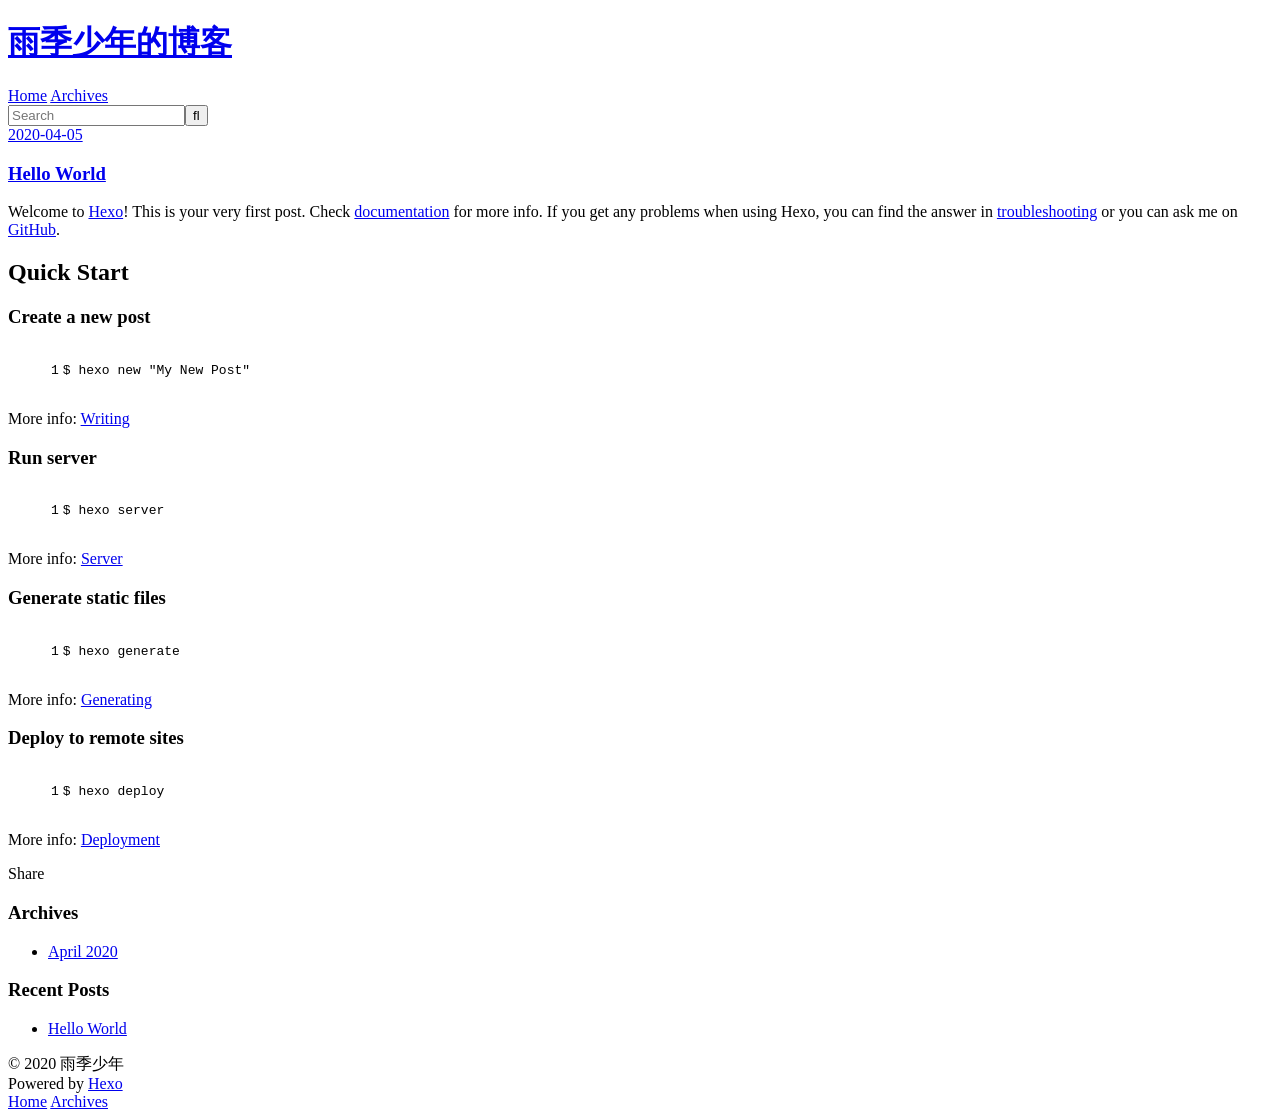
==== index.html @ 13cba7fe "Site updated: 2020-04-05 05:52:45" ====
<!DOCTYPE html>
<html>
<head>
  <meta charset="utf-8">
  

  
  <title>雨季少年的博客</title>
  <meta name="viewport" content="width=device-width, initial-scale=1, maximum-scale=1">
  <meta property="og:type" content="website">
<meta property="og:title" content="雨季少年的博客">
<meta property="og:url" content="https://my-hero-kmou.github.io/index.html">
<meta property="og:site_name" content="雨季少年的博客">
<meta property="article:author" content="雨季少年">
<meta name="twitter:card" content="summary">
  
    <link rel="alternate" href="/atom.xml" title="雨季少年的博客" type="application/atom+xml">
  
  
    <link rel="icon" href="/favicon.png">
  
  
    <link href="//fonts.googleapis.com/css?family=Source+Code+Pro" rel="stylesheet" type="text/css">
  
  
<link rel="stylesheet" href="/css/style.css">

<meta name="generator" content="Hexo 4.2.0"></head>

<body>
  <div id="container">
    <div id="wrap">
      <header id="header">
  <div id="banner"></div>
  <div id="header-outer" class="outer">
    <div id="header-title" class="inner">
      <h1 id="logo-wrap">
        <a href="/" id="logo">雨季少年的博客</a>
      </h1>
      
    </div>
    <div id="header-inner" class="inner">
      <nav id="main-nav">
        <a id="main-nav-toggle" class="nav-icon"></a>
        
          <a class="main-nav-link" href="/">Home</a>
        
          <a class="main-nav-link" href="/archives">Archives</a>
        
      </nav>
      <nav id="sub-nav">
        
          <a id="nav-rss-link" class="nav-icon" href="/atom.xml" title="RSS Feed"></a>
        
        <a id="nav-search-btn" class="nav-icon" title="Search"></a>
      </nav>
      <div id="search-form-wrap">
        <form action="//google.com/search" method="get" accept-charset="UTF-8" class="search-form"><input type="search" name="q" class="search-form-input" placeholder="Search"><button type="submit" class="search-form-submit">&#xF002;</button><input type="hidden" name="sitesearch" value="https://my-hero-kmou.github.io"></form>
      </div>
    </div>
  </div>
</header>
      <div class="outer">
        <section id="main">
  
    <article id="post-hello-world" class="article article-type-post" itemscope itemprop="blogPost">
  <div class="article-meta">
    <a href="/2020/04/05/hello-world/" class="article-date">
  <time datetime="2020-04-04T21:37:26.685Z" itemprop="datePublished">2020-04-05</time>
</a>
    
  </div>
  <div class="article-inner">
    
    
      <header class="article-header">
        
  
    <h1 itemprop="name">
      <a class="article-title" href="/2020/04/05/hello-world/">Hello World</a>
    </h1>
  

      </header>
    
    <div class="article-entry" itemprop="articleBody">
      
        <p>Welcome to <a href="https://hexo.io/" target="_blank" rel="noopener">Hexo</a>! This is your very first post. Check <a href="https://hexo.io/docs/" target="_blank" rel="noopener">documentation</a> for more info. If you get any problems when using Hexo, you can find the answer in <a href="https://hexo.io/docs/troubleshooting.html" target="_blank" rel="noopener">troubleshooting</a> or you can ask me on <a href="https://github.com/hexojs/hexo/issues" target="_blank" rel="noopener">GitHub</a>.</p>
<h2 id="Quick-Start"><a href="#Quick-Start" class="headerlink" title="Quick Start"></a>Quick Start</h2><h3 id="Create-a-new-post"><a href="#Create-a-new-post" class="headerlink" title="Create a new post"></a>Create a new post</h3><figure class="highlight bash"><table><tr><td class="gutter"><pre><span class="line">1</span><br></pre></td><td class="code"><pre><span class="line">$ hexo new <span class="string">"My New Post"</span></span><br></pre></td></tr></table></figure>

<p>More info: <a href="https://hexo.io/docs/writing.html" target="_blank" rel="noopener">Writing</a></p>
<h3 id="Run-server"><a href="#Run-server" class="headerlink" title="Run server"></a>Run server</h3><figure class="highlight bash"><table><tr><td class="gutter"><pre><span class="line">1</span><br></pre></td><td class="code"><pre><span class="line">$ hexo server</span><br></pre></td></tr></table></figure>

<p>More info: <a href="https://hexo.io/docs/server.html" target="_blank" rel="noopener">Server</a></p>
<h3 id="Generate-static-files"><a href="#Generate-static-files" class="headerlink" title="Generate static files"></a>Generate static files</h3><figure class="highlight bash"><table><tr><td class="gutter"><pre><span class="line">1</span><br></pre></td><td class="code"><pre><span class="line">$ hexo generate</span><br></pre></td></tr></table></figure>

<p>More info: <a href="https://hexo.io/docs/generating.html" target="_blank" rel="noopener">Generating</a></p>
<h3 id="Deploy-to-remote-sites"><a href="#Deploy-to-remote-sites" class="headerlink" title="Deploy to remote sites"></a>Deploy to remote sites</h3><figure class="highlight bash"><table><tr><td class="gutter"><pre><span class="line">1</span><br></pre></td><td class="code"><pre><span class="line">$ hexo deploy</span><br></pre></td></tr></table></figure>

<p>More info: <a href="https://hexo.io/docs/one-command-deployment.html" target="_blank" rel="noopener">Deployment</a></p>

      
    </div>
    <footer class="article-footer">
      <a data-url="https://my-hero-kmou.github.io/2020/04/05/hello-world/" data-id="ck8m533rg000021ia5deye2cl" class="article-share-link">Share</a>
      
      
    </footer>
  </div>
  
</article>


  


</section>
        
          <aside id="sidebar">
  
    

  
    

  
    
  
    
  <div class="widget-wrap">
    <h3 class="widget-title">Archives</h3>
    <div class="widget">
      <ul class="archive-list"><li class="archive-list-item"><a class="archive-list-link" href="/archives/2020/04/">April 2020</a></li></ul>
    </div>
  </div>


  
    
  <div class="widget-wrap">
    <h3 class="widget-title">Recent Posts</h3>
    <div class="widget">
      <ul>
        
          <li>
            <a href="/2020/04/05/hello-world/">Hello World</a>
          </li>
        
      </ul>
    </div>
  </div>

  
</aside>
        
      </div>
      <footer id="footer">
  
  <div class="outer">
    <div id="footer-info" class="inner">
      &copy; 2020 雨季少年<br>
      Powered by <a href="http://hexo.io/" target="_blank">Hexo</a>
    </div>
  </div>
</footer>
    </div>
    <nav id="mobile-nav">
  
    <a href="/" class="mobile-nav-link">Home</a>
  
    <a href="/archives" class="mobile-nav-link">Archives</a>
  
</nav>
    

<script src="//ajax.googleapis.com/ajax/libs/jquery/2.0.3/jquery.min.js"></script>


  
<link rel="stylesheet" href="/fancybox/jquery.fancybox.css">

  
<script src="/fancybox/jquery.fancybox.pack.js"></script>




<script src="/js/script.js"></script>




  </div>
</body>
</html>
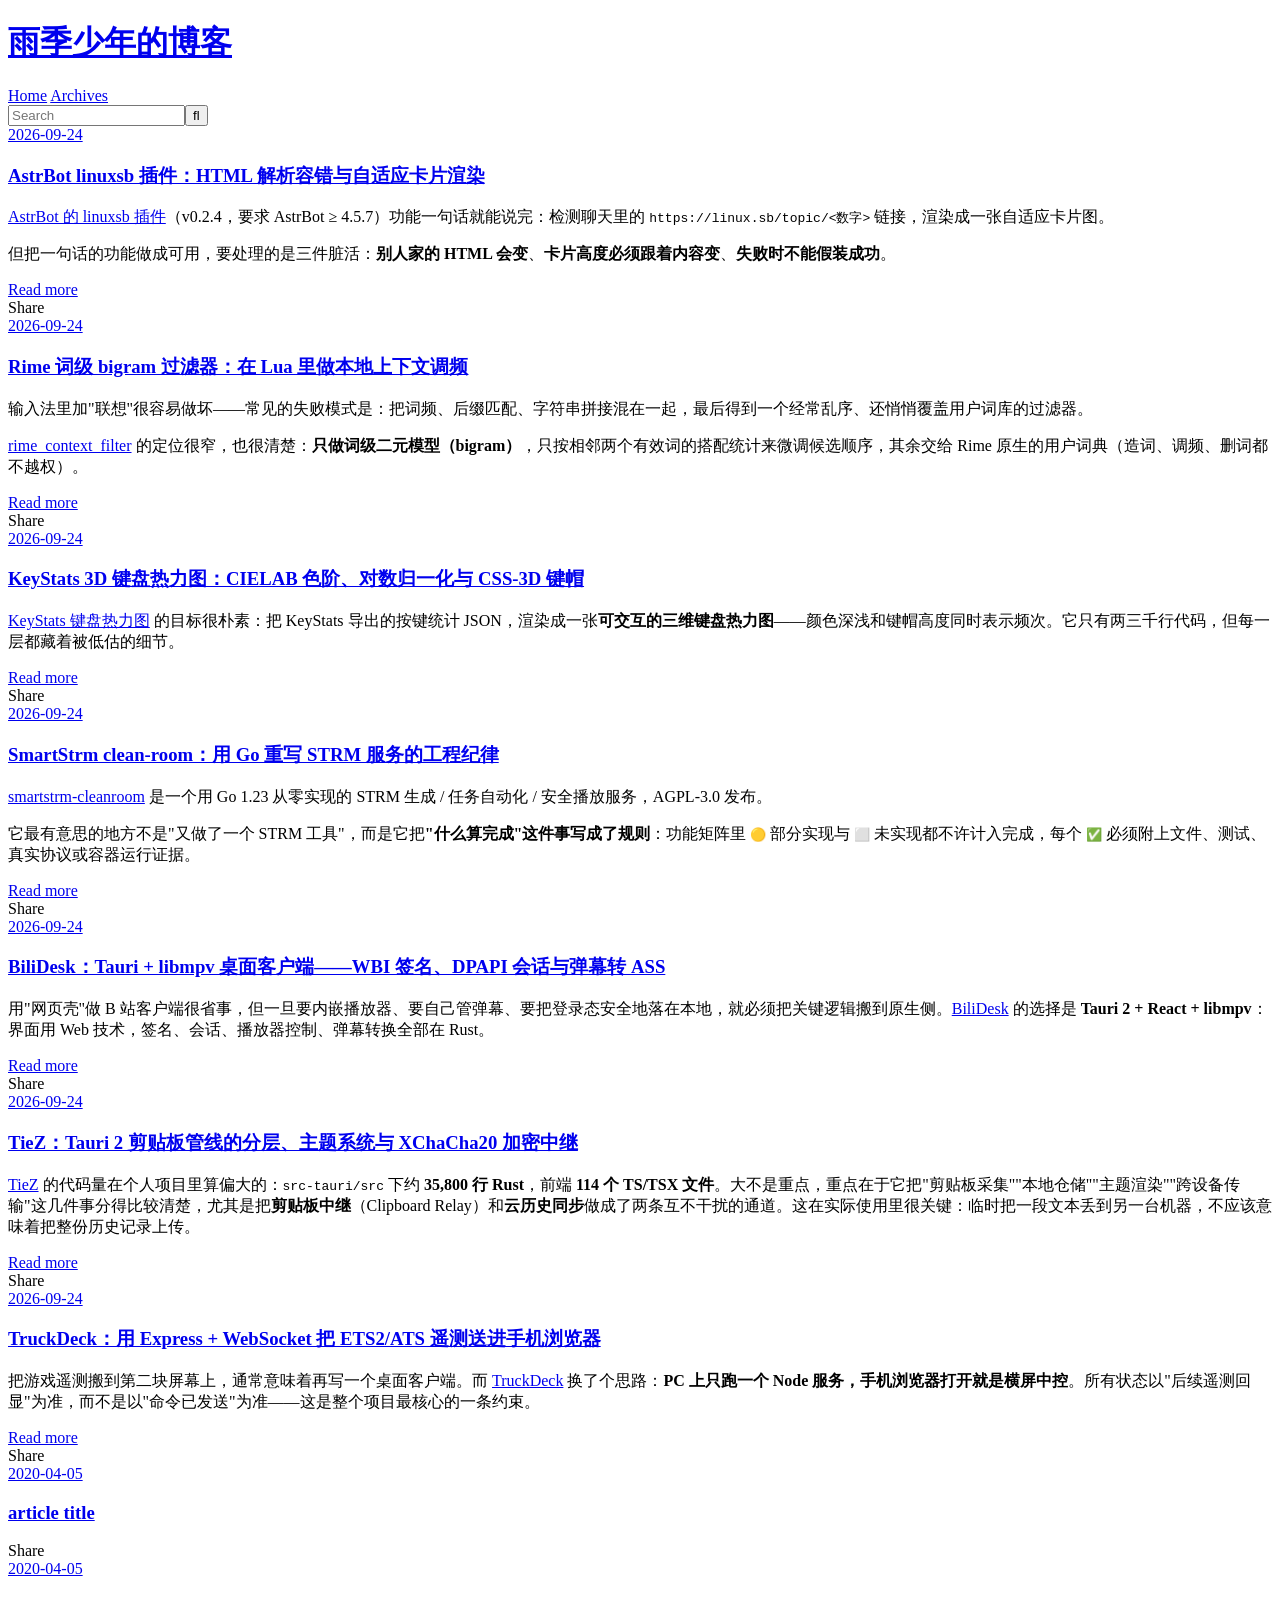
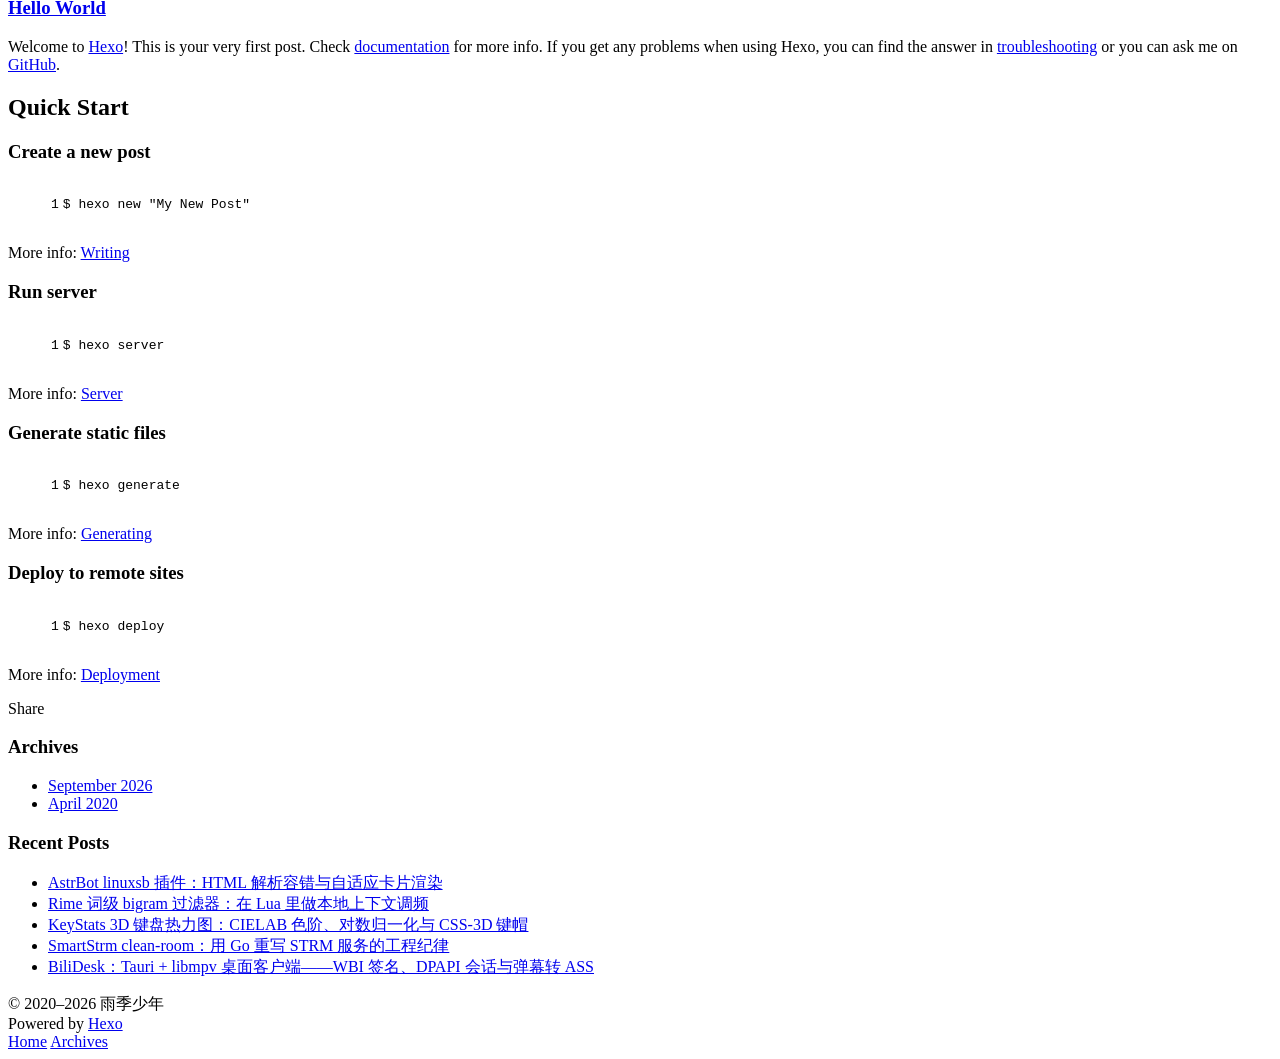
==== commit 69887479: "新增 7 篇项目技术文章，重建首页 / 归档 / feed 每项目一篇：TruckDeck 遥测中控、TieZ 剪贴板、BiliDesk 桌面客户端、SmartStrm clean-room、 Key" ====
--- a/index.html
+++ b/index.html
@@ -4,12 +4,11 @@
   <meta charset="utf-8">
   
 
-  
   <title>雨季少年的博客</title>
   <meta name="viewport" content="width=device-width, initial-scale=1, maximum-scale=1">
   <meta property="og:type" content="website">
 <meta property="og:title" content="雨季少年的博客">
-<meta property="og:url" content="https://my-hero-kmou.github.io/index.html">
+<meta property="og:url" content="https://sakuradairong.github.io/index.html">
 <meta property="og:site_name" content="雨季少年的博客">
 <meta property="article:author" content="雨季少年">
 <meta name="twitter:card" content="summary">
@@ -25,8 +24,7 @@
   
 <link rel="stylesheet" href="/css/style.css">
 
-<meta name="generator" content="Hexo 4.2.0"></head>
-
+<meta name="generator" content="build_site.py (Hexo 4.2.0 landscape compatible)"></head>
 <body>
   <div id="container">
     <div id="wrap">
@@ -55,7 +53,7 @@
         <a id="nav-search-btn" class="nav-icon" title="Search"></a>
       </nav>
       <div id="search-form-wrap">
-        <form action="//google.com/search" method="get" accept-charset="UTF-8" class="search-form"><input type="search" name="q" class="search-form-input" placeholder="Search"><button type="submit" class="search-form-submit">&#xF002;</button><input type="hidden" name="sitesearch" value="https://my-hero-kmou.github.io"></form>
+        <form action="//google.com/search" method="get" accept-charset="UTF-8" class="search-form"><input type="search" name="q" class="search-form-input" placeholder="Search"><button type="submit" class="search-form-submit">&#xF002;</button><input type="hidden" name="sitesearch" value="https://sakuradairong.github.io"></form>
       </div>
     </div>
   </div>
@@ -63,6 +61,309 @@
       <div class="outer">
         <section id="main">
   
+    <article id="post-astrbot-plugin-linuxsb" class="article article-type-post" itemscope itemprop="blogPost">
+  <div class="article-meta">
+    <a href="/2026/09/24/astrbot-plugin-linuxsb/" class="article-date">
+  <time datetime="2026-09-24T08:00:00.000Z" itemprop="datePublished">2026-09-24</time>
+</a>
+    
+  </div>
+  <div class="article-inner">
+    
+    
+      <header class="article-header">
+          
+    <h1 itemprop="name">
+      <a class="article-title" href="/2026/09/24/astrbot-plugin-linuxsb/">AstrBot linuxsb 插件：HTML 解析容错与自适应卡片渲染</a>
+    </h1>
+  
+
+      </header>
+    
+    <div class="article-entry" itemprop="articleBody">
+      <p><a href="https://github.com/sakuradairong/astrbot-plugin-linuxsb" target="_blank" rel="noopener">AstrBot 的 linuxsb 插件</a>（v0.2.4，要求 AstrBot ≥ 4.5.7）功能一句话就能说完：检测聊天里的 <code>https://linux.sb/topic/&lt;数字&gt;</code> 链接，渲染成一张自适应卡片图。</p>
+<p>但把一句话的功能做成可用，要处理的是三件脏活：<strong>别人家的 HTML 会变</strong>、<strong>卡片高度必须跟着内容变</strong>、<strong>失败时不能假装成功</strong>。</p>
+        <div class="article-more-link">
+          <a href="/2026/09/24/astrbot-plugin-linuxsb/">Read more</a>
+        </div>
+      
+    </div>
+    <footer class="article-footer">
+      <a data-url="https://sakuradairong.github.io/2026/09/24/astrbot-plugin-linuxsb/" data-id="e8e35bfd2dfd9375e9610393" class="article-share-link">Share</a>
+      
+      
+    </footer>
+  </div>
+  
+</article>
+
+
+
+  
+    <article id="post-rime-context-filter-bigram" class="article article-type-post" itemscope itemprop="blogPost">
+  <div class="article-meta">
+    <a href="/2026/09/24/rime-context-filter-bigram/" class="article-date">
+  <time datetime="2026-09-24T07:00:00.000Z" itemprop="datePublished">2026-09-24</time>
+</a>
+    
+  </div>
+  <div class="article-inner">
+    
+    
+      <header class="article-header">
+          
+    <h1 itemprop="name">
+      <a class="article-title" href="/2026/09/24/rime-context-filter-bigram/">Rime 词级 bigram 过滤器：在 Lua 里做本地上下文调频</a>
+    </h1>
+  
+
+      </header>
+    
+    <div class="article-entry" itemprop="articleBody">
+      <p>输入法里加"联想"很容易做坏——常见的失败模式是：把词频、后缀匹配、字符串拼接混在一起，最后得到一个经常乱序、还悄悄覆盖用户词库的过滤器。</p>
+<p><a href="https://github.com/sakuradairong/rime-lua-scripts" target="_blank" rel="noopener">rime_context_filter</a> 的定位很窄，也很清楚：<strong>只做词级二元模型（bigram）</strong>，只按相邻两个有效词的搭配统计来微调候选顺序，其余交给 Rime 原生的用户词典（造词、调频、删词都不越权）。</p>
+        <div class="article-more-link">
+          <a href="/2026/09/24/rime-context-filter-bigram/">Read more</a>
+        </div>
+      
+    </div>
+    <footer class="article-footer">
+      <a data-url="https://sakuradairong.github.io/2026/09/24/rime-context-filter-bigram/" data-id="5a597a207e7ebb59bc528a34" class="article-share-link">Share</a>
+      
+      
+    </footer>
+  </div>
+  
+</article>
+
+
+
+  
+    <article id="post-keystats-3d-heatmap" class="article article-type-post" itemscope itemprop="blogPost">
+  <div class="article-meta">
+    <a href="/2026/09/24/keystats-3d-heatmap/" class="article-date">
+  <time datetime="2026-09-24T06:00:00.000Z" itemprop="datePublished">2026-09-24</time>
+</a>
+    
+  </div>
+  <div class="article-inner">
+    
+    
+      <header class="article-header">
+          
+    <h1 itemprop="name">
+      <a class="article-title" href="/2026/09/24/keystats-3d-heatmap/">KeyStats 3D 键盘热力图：CIELAB 色阶、对数归一化与 CSS-3D 键帽</a>
+    </h1>
+  
+
+      </header>
+    
+    <div class="article-entry" itemprop="articleBody">
+      <p><a href="https://github.com/sakuradairong/keystats-heatmap" target="_blank" rel="noopener">KeyStats 键盘热力图</a> 的目标很朴素：把 KeyStats 导出的按键统计 JSON，渲染成一张<strong>可交互的三维键盘热力图</strong>——颜色深浅和键帽高度同时表示频次。它只有两三千行代码，但每一层都藏着被低估的细节。</p>
+        <div class="article-more-link">
+          <a href="/2026/09/24/keystats-3d-heatmap/">Read more</a>
+        </div>
+      
+    </div>
+    <footer class="article-footer">
+      <a data-url="https://sakuradairong.github.io/2026/09/24/keystats-3d-heatmap/" data-id="1f64f8c1546de8e7275b432b" class="article-share-link">Share</a>
+      
+      
+    </footer>
+  </div>
+  
+</article>
+
+
+
+  
+    <article id="post-smartstrm-cleanroom-go" class="article article-type-post" itemscope itemprop="blogPost">
+  <div class="article-meta">
+    <a href="/2026/09/24/smartstrm-cleanroom-go/" class="article-date">
+  <time datetime="2026-09-24T05:00:00.000Z" itemprop="datePublished">2026-09-24</time>
+</a>
+    
+  </div>
+  <div class="article-inner">
+    
+    
+      <header class="article-header">
+          
+    <h1 itemprop="name">
+      <a class="article-title" href="/2026/09/24/smartstrm-cleanroom-go/">SmartStrm clean-room：用 Go 重写 STRM 服务的工程纪律</a>
+    </h1>
+  
+
+      </header>
+    
+    <div class="article-entry" itemprop="articleBody">
+      <p><a href="https://github.com/sakuradairong/smartstrm-cleanroom" target="_blank" rel="noopener">smartstrm-cleanroom</a> 是一个用 Go 1.23 从零实现的 STRM 生成 / 任务自动化 / 安全播放服务，AGPL-3.0 发布。</p>
+<p>它最有意思的地方不是"又做了一个 STRM 工具"，而是它把<strong>"什么算完成"这件事写成了规则</strong>：功能矩阵里 <code>🟡</code> 部分实现与 <code>⬜</code> 未实现都不许计入完成，每个 <code>✅</code> 必须附上文件、测试、真实协议或容器运行证据。</p>
+        <div class="article-more-link">
+          <a href="/2026/09/24/smartstrm-cleanroom-go/">Read more</a>
+        </div>
+      
+    </div>
+    <footer class="article-footer">
+      <a data-url="https://sakuradairong.github.io/2026/09/24/smartstrm-cleanroom-go/" data-id="a5d231b63ea3b191d0f51358" class="article-share-link">Share</a>
+      
+      
+    </footer>
+  </div>
+  
+</article>
+
+
+
+  
+    <article id="post-bilidesk-tauri-libmpv" class="article article-type-post" itemscope itemprop="blogPost">
+  <div class="article-meta">
+    <a href="/2026/09/24/bilidesk-tauri-libmpv/" class="article-date">
+  <time datetime="2026-09-24T03:00:00.000Z" itemprop="datePublished">2026-09-24</time>
+</a>
+    
+  </div>
+  <div class="article-inner">
+    
+    
+      <header class="article-header">
+          
+    <h1 itemprop="name">
+      <a class="article-title" href="/2026/09/24/bilidesk-tauri-libmpv/">BiliDesk：Tauri + libmpv 桌面客户端——WBI 签名、DPAPI 会话与弹幕转 ASS</a>
+    </h1>
+  
+
+      </header>
+    
+    <div class="article-entry" itemprop="articleBody">
+      <p>用"网页壳"做 B 站客户端很省事，但一旦要内嵌播放器、要自己管弹幕、要把登录态安全地落在本地，就必须把关键逻辑搬到原生侧。<a href="https://github.com/sakuradairong/bilidesk" target="_blank" rel="noopener">BiliDesk</a> 的选择是 <strong>Tauri 2 + React + libmpv</strong>：界面用 Web 技术，签名、会话、播放器控制、弹幕转换全部在 Rust。</p>
+        <div class="article-more-link">
+          <a href="/2026/09/24/bilidesk-tauri-libmpv/">Read more</a>
+        </div>
+      
+    </div>
+    <footer class="article-footer">
+      <a data-url="https://sakuradairong.github.io/2026/09/24/bilidesk-tauri-libmpv/" data-id="8fea9c591c6d5b60dde36a6c" class="article-share-link">Share</a>
+      
+      
+    </footer>
+  </div>
+  
+</article>
+
+
+
+  
+    <article id="post-tiez-clipboard-tauri" class="article article-type-post" itemscope itemprop="blogPost">
+  <div class="article-meta">
+    <a href="/2026/09/24/tiez-clipboard-tauri/" class="article-date">
+  <time datetime="2026-09-24T02:00:00.000Z" itemprop="datePublished">2026-09-24</time>
+</a>
+    
+  </div>
+  <div class="article-inner">
+    
+    
+      <header class="article-header">
+          
+    <h1 itemprop="name">
+      <a class="article-title" href="/2026/09/24/tiez-clipboard-tauri/">TieZ：Tauri 2 剪贴板管线的分层、主题系统与 XChaCha20 加密中继</a>
+    </h1>
+  
+
+      </header>
+    
+    <div class="article-entry" itemprop="articleBody">
+      <p><a href="https://github.com/sakuradairong/tiez-clipboard" target="_blank" rel="noopener">TieZ</a> 的代码量在个人项目里算偏大的：<code>src-tauri/src</code> 下约 <strong>35,800 行 Rust</strong>，前端 <strong>114 个 TS/TSX 文件</strong>。大不是重点，重点在于它把"剪贴板采集""本地仓储""主题渲染""跨设备传输"这几件事分得比较清楚，尤其是把<strong>剪贴板中继</strong>（Clipboard Relay）和<strong>云历史同步</strong>做成了两条互不干扰的通道。这在实际使用里很关键：临时把一段文本丢到另一台机器，不应该意味着把整份历史记录上传。</p>
+        <div class="article-more-link">
+          <a href="/2026/09/24/tiez-clipboard-tauri/">Read more</a>
+        </div>
+      
+    </div>
+    <footer class="article-footer">
+      <a data-url="https://sakuradairong.github.io/2026/09/24/tiez-clipboard-tauri/" data-id="9583f9dad943724ce8c4aa9f" class="article-share-link">Share</a>
+      
+      
+    </footer>
+  </div>
+  
+</article>
+
+
+
+  
+    <article id="post-truckdeck-telemetry-control" class="article article-type-post" itemscope itemprop="blogPost">
+  <div class="article-meta">
+    <a href="/2026/09/24/truckdeck-telemetry-control/" class="article-date">
+  <time datetime="2026-09-24T01:00:00.000Z" itemprop="datePublished">2026-09-24</time>
+</a>
+    
+  </div>
+  <div class="article-inner">
+    
+    
+      <header class="article-header">
+          
+    <h1 itemprop="name">
+      <a class="article-title" href="/2026/09/24/truckdeck-telemetry-control/">TruckDeck：用 Express + WebSocket 把 ETS2/ATS 遥测送进手机浏览器</a>
+    </h1>
+  
+
+      </header>
+    
+    <div class="article-entry" itemprop="articleBody">
+      <p>把游戏遥测搬到第二块屏幕上，通常意味着再写一个桌面客户端。而 <a href="https://github.com/sakuradairong/TruckDeck" target="_blank" rel="noopener">TruckDeck</a> 换了个思路：<strong>PC 上只跑一个 Node 服务，手机浏览器打开就是横屏中控</strong>。所有状态以"后续遥测回显"为准，而不是以"命令已发送"为准——这是整个项目最核心的一条约束。</p>
+        <div class="article-more-link">
+          <a href="/2026/09/24/truckdeck-telemetry-control/">Read more</a>
+        </div>
+      
+    </div>
+    <footer class="article-footer">
+      <a data-url="https://sakuradairong.github.io/2026/09/24/truckdeck-telemetry-control/" data-id="7397b6150eaeafcf7b95bfcd" class="article-share-link">Share</a>
+      
+      
+    </footer>
+  </div>
+  
+</article>
+
+
+
+  
+    <article id="post-article-title" class="article article-type-post" itemscope itemprop="blogPost">
+  <div class="article-meta">
+    <a href="/2020/04/05/article-title/" class="article-date">
+  <time datetime="2020-04-04T22:18:52.000Z" itemprop="datePublished">2020-04-05</time>
+</a>
+    
+  </div>
+  <div class="article-inner">
+    
+    
+      <header class="article-header">
+          
+    <h1 itemprop="name">
+      <a class="article-title" href="/2020/04/05/article-title/">article title</a>
+    </h1>
+  
+
+      </header>
+    
+    <div class="article-entry" itemprop="articleBody">
+      
+    </div>
+    <footer class="article-footer">
+      <a data-url="https://sakuradairong.github.io/2020/04/05/article-title/" data-id="34d6e10ca1c9c892083a0fb6" class="article-share-link">Share</a>
+      
+      
+    </footer>
+  </div>
+  
+</article>
+
+
+
+  
     <article id="post-hello-world" class="article article-type-post" itemscope itemprop="blogPost">
   <div class="article-meta">
     <a href="/2020/04/05/hello-world/" class="article-date">
@@ -74,8 +375,7 @@
     
     
       <header class="article-header">
-        
-  
+          
     <h1 itemprop="name">
       <a class="article-title" href="/2020/04/05/hello-world/">Hello World</a>
     </h1>
@@ -84,8 +384,7 @@
       </header>
     
     <div class="article-entry" itemprop="articleBody">
-      
-        <p>Welcome to <a href="https://hexo.io/" target="_blank" rel="noopener">Hexo</a>! This is your very first post. Check <a href="https://hexo.io/docs/" target="_blank" rel="noopener">documentation</a> for more info. If you get any problems when using Hexo, you can find the answer in <a href="https://hexo.io/docs/troubleshooting.html" target="_blank" rel="noopener">troubleshooting</a> or you can ask me on <a href="https://github.com/hexojs/hexo/issues" target="_blank" rel="noopener">GitHub</a>.</p>
+      <p>Welcome to <a href="https://hexo.io/" target="_blank" rel="noopener">Hexo</a>! This is your very first post. Check <a href="https://hexo.io/docs/" target="_blank" rel="noopener">documentation</a> for more info. If you get any problems when using Hexo, you can find the answer in <a href="https://hexo.io/docs/troubleshooting.html" target="_blank" rel="noopener">troubleshooting</a> or you can ask me on <a href="https://github.com/hexojs/hexo/issues" target="_blank" rel="noopener">GitHub</a>.</p>
 <h2 id="Quick-Start"><a href="#Quick-Start" class="headerlink" title="Quick Start"></a>Quick Start</h2><h3 id="Create-a-new-post"><a href="#Create-a-new-post" class="headerlink" title="Create a new post"></a>Create a new post</h3><figure class="highlight bash"><table><tr><td class="gutter"><pre><span class="line">1</span><br></pre></td><td class="code"><pre><span class="line">$ hexo new <span class="string">"My New Post"</span></span><br></pre></td></tr></table></figure>
 
 <p>More info: <a href="https://hexo.io/docs/writing.html" target="_blank" rel="noopener">Writing</a></p>
@@ -98,17 +397,16 @@
 <h3 id="Deploy-to-remote-sites"><a href="#Deploy-to-remote-sites" class="headerlink" title="Deploy to remote sites"></a>Deploy to remote sites</h3><figure class="highlight bash"><table><tr><td class="gutter"><pre><span class="line">1</span><br></pre></td><td class="code"><pre><span class="line">$ hexo deploy</span><br></pre></td></tr></table></figure>
 
 <p>More info: <a href="https://hexo.io/docs/one-command-deployment.html" target="_blank" rel="noopener">Deployment</a></p>
-
-      
-    </div>
-    <footer class="article-footer">
-      <a data-url="https://my-hero-kmou.github.io/2020/04/05/hello-world/" data-id="ck8m533rg000021ia5deye2cl" class="article-share-link">Share</a>
-      
-      
-    </footer>
-  </div>
-  
-</article>
+    </div>
+    <footer class="article-footer">
+      <a data-url="https://sakuradairong.github.io/2020/04/05/hello-world/" data-id="84af6d97df2af81b13437a7c" class="article-share-link">Share</a>
+      
+      
+    </footer>
+  </div>
+  
+</article>
+
 
 
   
@@ -130,7 +428,7 @@
   <div class="widget-wrap">
     <h3 class="widget-title">Archives</h3>
     <div class="widget">
-      <ul class="archive-list"><li class="archive-list-item"><a class="archive-list-link" href="/archives/2020/04/">April 2020</a></li></ul>
+      <ul class="archive-list"><li class="archive-list-item"><a class="archive-list-link" href="/archives/2026/09/">September 2026</a></li><li class="archive-list-item"><a class="archive-list-link" href="/archives/2020/04/">April 2020</a></li></ul>
     </div>
   </div>
 
@@ -143,22 +441,38 @@
       <ul>
         
           <li>
-            <a href="/2020/04/05/hello-world/">Hello World</a>
+            <a href="/2026/09/24/astrbot-plugin-linuxsb/">AstrBot linuxsb 插件：HTML 解析容错与自适应卡片渲染</a>
           </li>
         
+          <li>
+            <a href="/2026/09/24/rime-context-filter-bigram/">Rime 词级 bigram 过滤器：在 Lua 里做本地上下文调频</a>
+          </li>
+        
+          <li>
+            <a href="/2026/09/24/keystats-3d-heatmap/">KeyStats 3D 键盘热力图：CIELAB 色阶、对数归一化与 CSS-3D 键帽</a>
+          </li>
+        
+          <li>
+            <a href="/2026/09/24/smartstrm-cleanroom-go/">SmartStrm clean-room：用 Go 重写 STRM 服务的工程纪律</a>
+          </li>
+        
+          <li>
+            <a href="/2026/09/24/bilidesk-tauri-libmpv/">BiliDesk：Tauri + libmpv 桌面客户端——WBI 签名、DPAPI 会话与弹幕转 ASS</a>
+          </li>
+        
       </ul>
     </div>
   </div>
 
   
 </aside>
-        
+
       </div>
       <footer id="footer">
   
   <div class="outer">
     <div id="footer-info" class="inner">
-      &copy; 2020 雨季少年<br>
+      &copy; 2020–2026 雨季少年<br>
       Powered by <a href="http://hexo.io/" target="_blank">Hexo</a>
     </div>
   </div>
@@ -192,4 +506,4 @@
 
   </div>
 </body>
-</html>+</html>
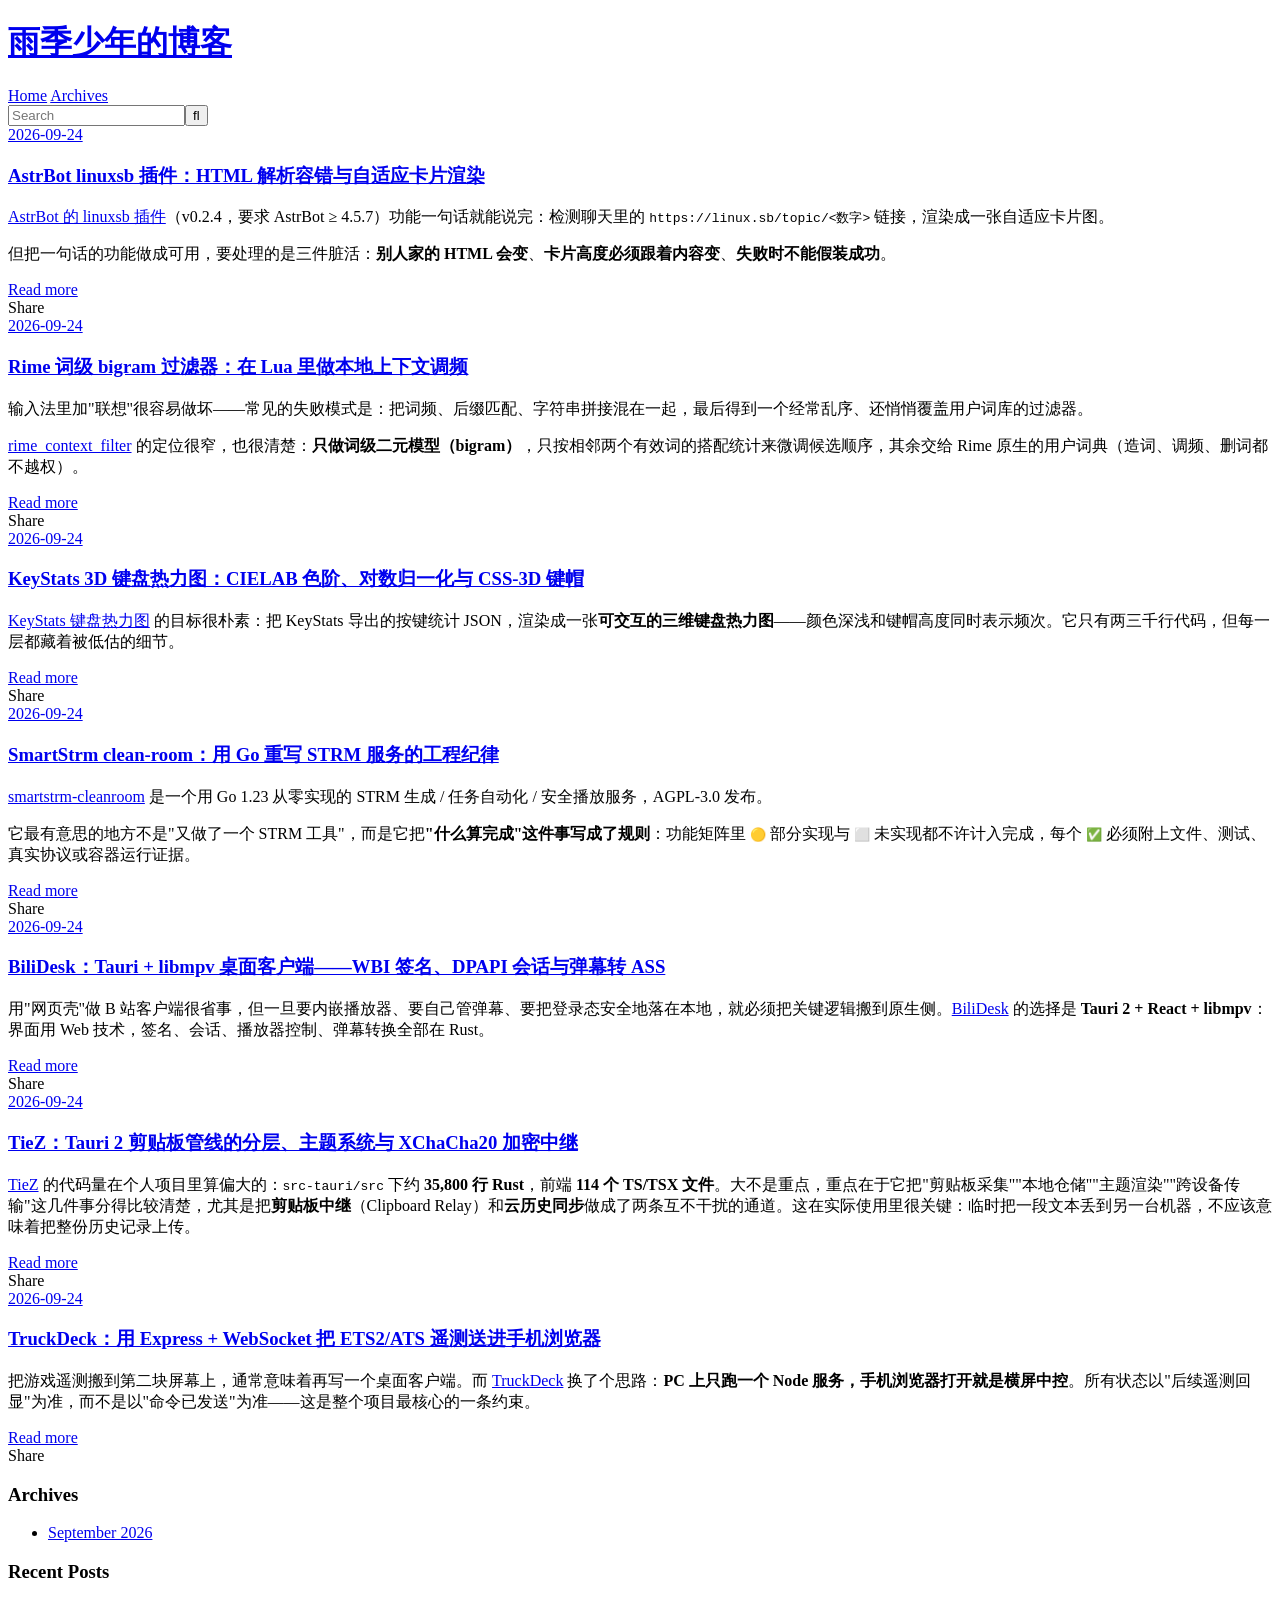
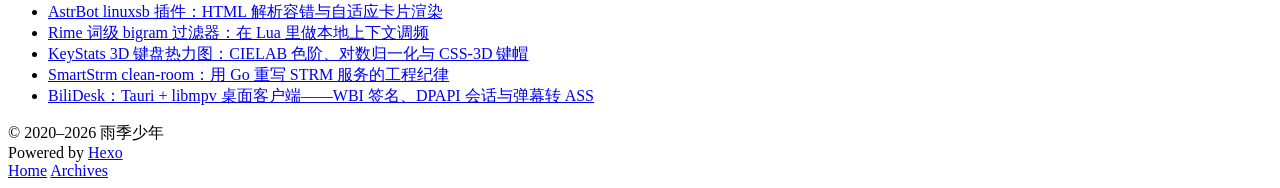
==== commit 34cc829b: "删除 2020 年两篇占位文章，构建器增加陈旧产物清理 - 移除 content/legacy/{article-title,hello-world}.json，以及对应文章页与 /archives/" ====
--- a/index.html
+++ b/index.html
@@ -330,86 +330,6 @@
 
 
   
-    <article id="post-article-title" class="article article-type-post" itemscope itemprop="blogPost">
-  <div class="article-meta">
-    <a href="/2020/04/05/article-title/" class="article-date">
-  <time datetime="2020-04-04T22:18:52.000Z" itemprop="datePublished">2020-04-05</time>
-</a>
-    
-  </div>
-  <div class="article-inner">
-    
-    
-      <header class="article-header">
-          
-    <h1 itemprop="name">
-      <a class="article-title" href="/2020/04/05/article-title/">article title</a>
-    </h1>
-  
-
-      </header>
-    
-    <div class="article-entry" itemprop="articleBody">
-      
-    </div>
-    <footer class="article-footer">
-      <a data-url="https://sakuradairong.github.io/2020/04/05/article-title/" data-id="34d6e10ca1c9c892083a0fb6" class="article-share-link">Share</a>
-      
-      
-    </footer>
-  </div>
-  
-</article>
-
-
-
-  
-    <article id="post-hello-world" class="article article-type-post" itemscope itemprop="blogPost">
-  <div class="article-meta">
-    <a href="/2020/04/05/hello-world/" class="article-date">
-  <time datetime="2020-04-04T21:37:26.685Z" itemprop="datePublished">2020-04-05</time>
-</a>
-    
-  </div>
-  <div class="article-inner">
-    
-    
-      <header class="article-header">
-          
-    <h1 itemprop="name">
-      <a class="article-title" href="/2020/04/05/hello-world/">Hello World</a>
-    </h1>
-  
-
-      </header>
-    
-    <div class="article-entry" itemprop="articleBody">
-      <p>Welcome to <a href="https://hexo.io/" target="_blank" rel="noopener">Hexo</a>! This is your very first post. Check <a href="https://hexo.io/docs/" target="_blank" rel="noopener">documentation</a> for more info. If you get any problems when using Hexo, you can find the answer in <a href="https://hexo.io/docs/troubleshooting.html" target="_blank" rel="noopener">troubleshooting</a> or you can ask me on <a href="https://github.com/hexojs/hexo/issues" target="_blank" rel="noopener">GitHub</a>.</p>
-<h2 id="Quick-Start"><a href="#Quick-Start" class="headerlink" title="Quick Start"></a>Quick Start</h2><h3 id="Create-a-new-post"><a href="#Create-a-new-post" class="headerlink" title="Create a new post"></a>Create a new post</h3><figure class="highlight bash"><table><tr><td class="gutter"><pre><span class="line">1</span><br></pre></td><td class="code"><pre><span class="line">$ hexo new <span class="string">"My New Post"</span></span><br></pre></td></tr></table></figure>
-
-<p>More info: <a href="https://hexo.io/docs/writing.html" target="_blank" rel="noopener">Writing</a></p>
-<h3 id="Run-server"><a href="#Run-server" class="headerlink" title="Run server"></a>Run server</h3><figure class="highlight bash"><table><tr><td class="gutter"><pre><span class="line">1</span><br></pre></td><td class="code"><pre><span class="line">$ hexo server</span><br></pre></td></tr></table></figure>
-
-<p>More info: <a href="https://hexo.io/docs/server.html" target="_blank" rel="noopener">Server</a></p>
-<h3 id="Generate-static-files"><a href="#Generate-static-files" class="headerlink" title="Generate static files"></a>Generate static files</h3><figure class="highlight bash"><table><tr><td class="gutter"><pre><span class="line">1</span><br></pre></td><td class="code"><pre><span class="line">$ hexo generate</span><br></pre></td></tr></table></figure>
-
-<p>More info: <a href="https://hexo.io/docs/generating.html" target="_blank" rel="noopener">Generating</a></p>
-<h3 id="Deploy-to-remote-sites"><a href="#Deploy-to-remote-sites" class="headerlink" title="Deploy to remote sites"></a>Deploy to remote sites</h3><figure class="highlight bash"><table><tr><td class="gutter"><pre><span class="line">1</span><br></pre></td><td class="code"><pre><span class="line">$ hexo deploy</span><br></pre></td></tr></table></figure>
-
-<p>More info: <a href="https://hexo.io/docs/one-command-deployment.html" target="_blank" rel="noopener">Deployment</a></p>
-    </div>
-    <footer class="article-footer">
-      <a data-url="https://sakuradairong.github.io/2020/04/05/hello-world/" data-id="84af6d97df2af81b13437a7c" class="article-share-link">Share</a>
-      
-      
-    </footer>
-  </div>
-  
-</article>
-
-
-
-  
 
 
 </section>
@@ -428,7 +348,7 @@
   <div class="widget-wrap">
     <h3 class="widget-title">Archives</h3>
     <div class="widget">
-      <ul class="archive-list"><li class="archive-list-item"><a class="archive-list-link" href="/archives/2026/09/">September 2026</a></li><li class="archive-list-item"><a class="archive-list-link" href="/archives/2020/04/">April 2020</a></li></ul>
+      <ul class="archive-list"><li class="archive-list-item"><a class="archive-list-link" href="/archives/2026/09/">September 2026</a></li></ul>
     </div>
   </div>
 
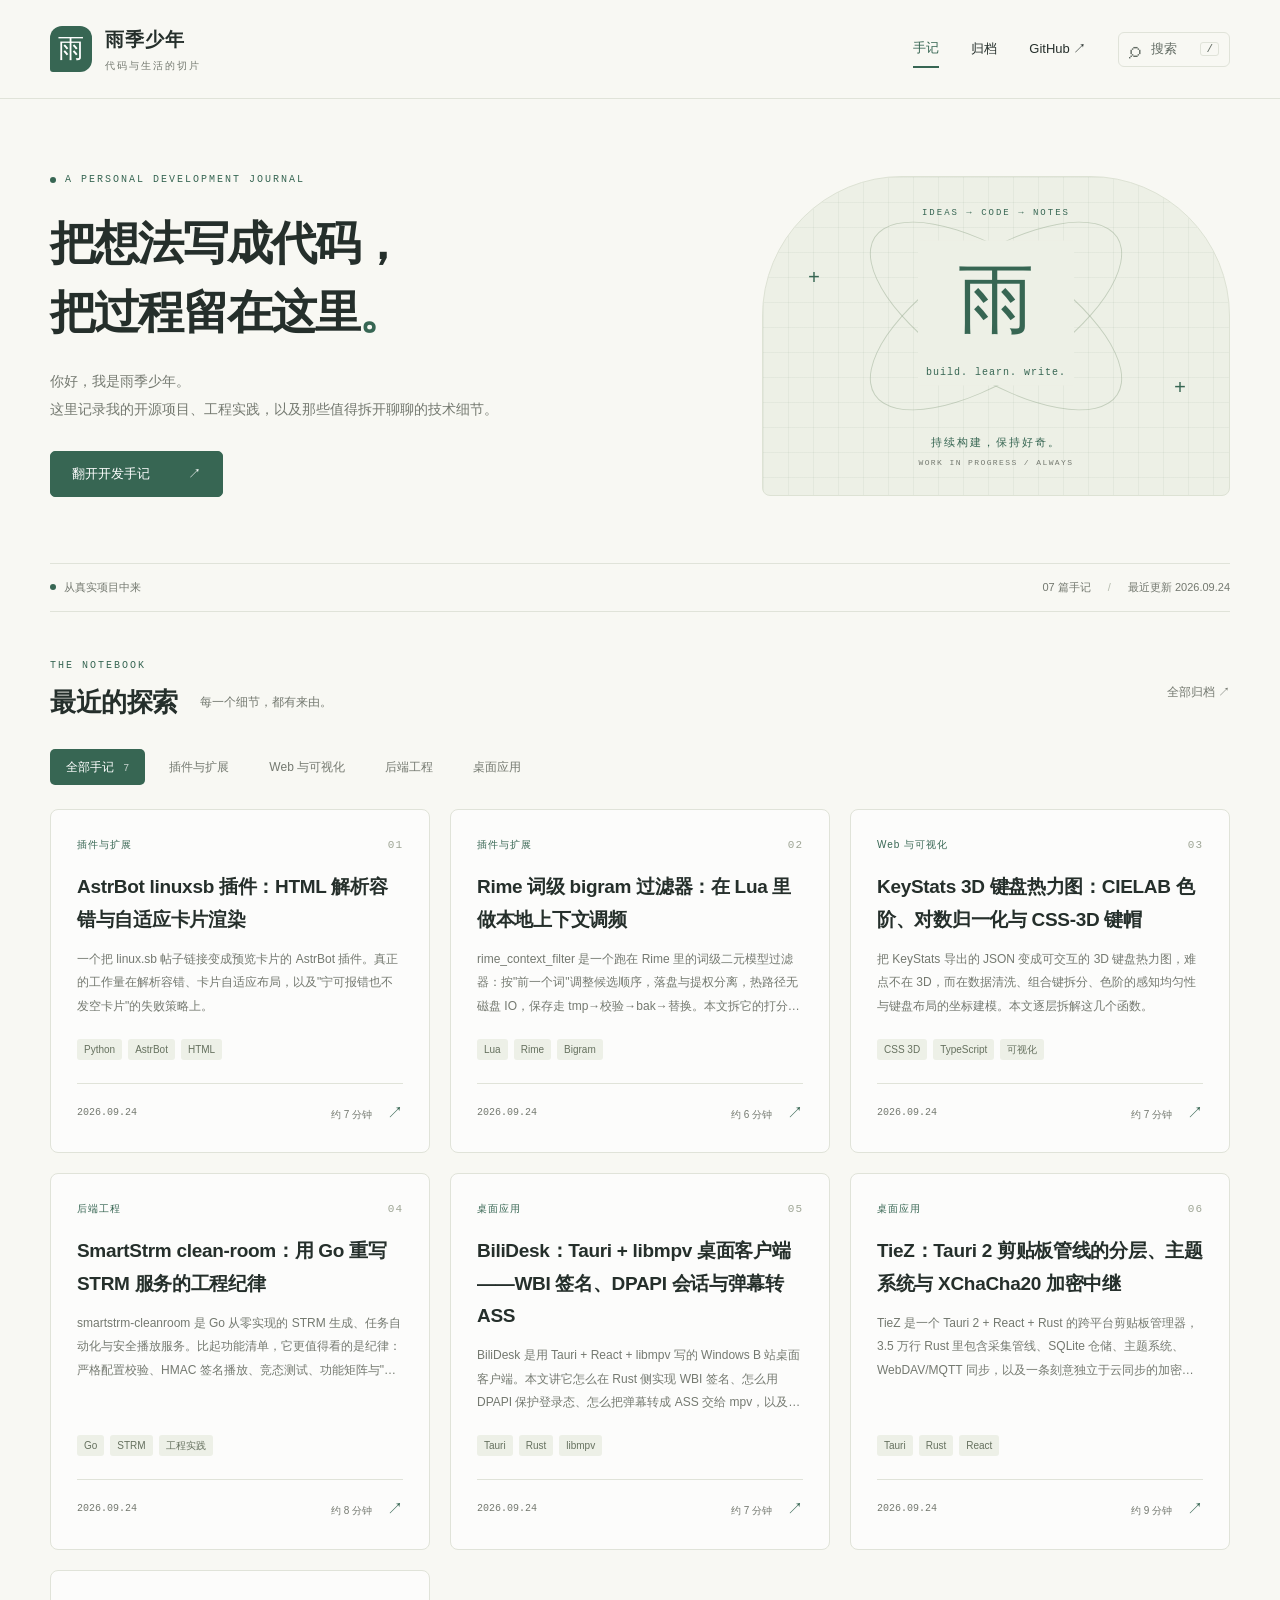
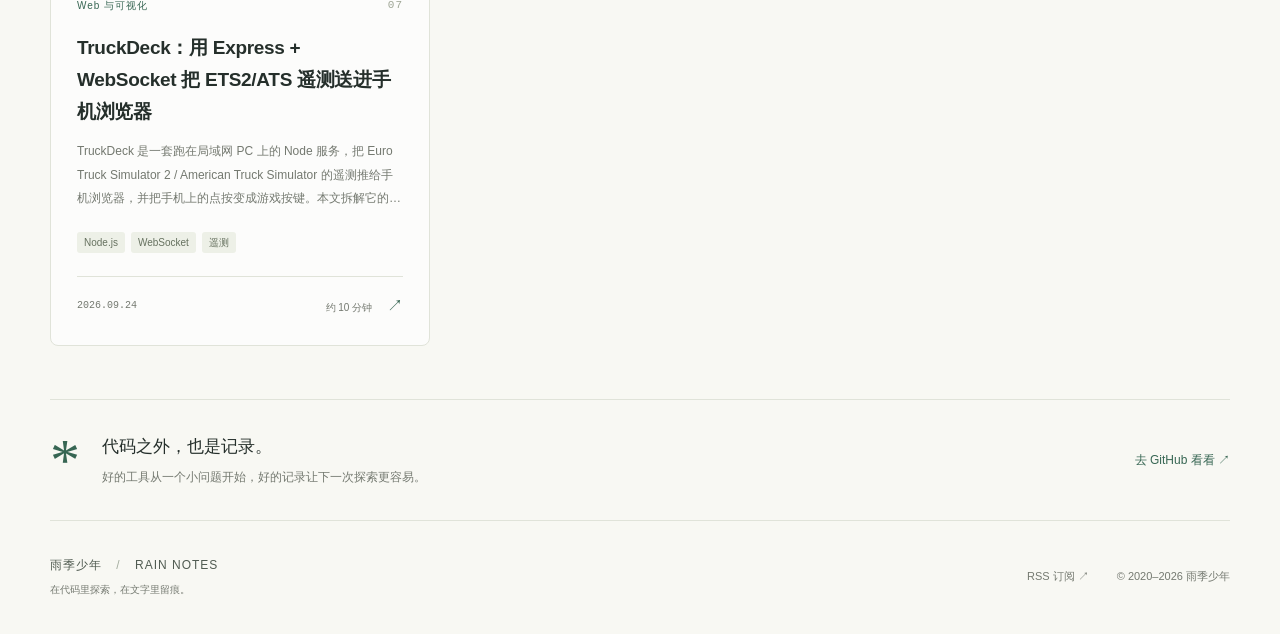
==== commit 46fd5cda: "Redesign blog UI with responsive journal layout and local search" ====
--- a/index.html
+++ b/index.html
@@ -1,429 +1,62 @@
 <!DOCTYPE html>
-<html>
+<html lang="zh-CN">
 <head>
-  <meta charset="utf-8">
-  
+<meta charset="utf-8">
+<meta name="viewport" content="width=device-width, initial-scale=1">
+<title>雨季少年的博客</title>
+<meta name="description" content="记录代码里的思考，和把想法做成工具的过程。雨季少年的开源项目与开发手记。">
+<meta property="og:title" content="雨季少年的博客">
+<meta property="og:type" content="website">
+<meta property="og:url" content="https://sakuradairong.github.io/">
+<meta property="og:description" content="记录代码里的思考，和把想法做成工具的过程。雨季少年的开源项目与开发手记。">
+<meta property="og:site_name" content="雨季少年的博客">
+<meta name="twitter:card" content="summary">
+<meta name="generator" content="Rain Notes / build_site.py">
 
-  <title>雨季少年的博客</title>
-  <meta name="viewport" content="width=device-width, initial-scale=1, maximum-scale=1">
-  <meta property="og:type" content="website">
-<meta property="og:title" content="雨季少年的博客">
-<meta property="og:url" content="https://sakuradairong.github.io/index.html">
-<meta property="og:site_name" content="雨季少年的博客">
-<meta property="article:author" content="雨季少年">
-<meta name="twitter:card" content="summary">
-  
-    <link rel="alternate" href="/atom.xml" title="雨季少年的博客" type="application/atom+xml">
-  
-  
-    <link rel="icon" href="/favicon.png">
-  
-  
-    <link href="//fonts.googleapis.com/css?family=Source+Code+Pro" rel="stylesheet" type="text/css">
-  
-  
+<link rel="canonical" href="https://sakuradairong.github.io/">
+<link rel="icon" href="/favicon.png">
+<link rel="alternate" href="/atom.xml" title="雨季少年的博客" type="application/atom+xml">
 <link rel="stylesheet" href="/css/style.css">
-
-<meta name="generator" content="build_site.py (Hexo 4.2.0 landscape compatible)"></head>
+<script src="/js/script.js" defer></script>
+</head>
 <body>
-  <div id="container">
-    <div id="wrap">
-      <header id="header">
-  <div id="banner"></div>
-  <div id="header-outer" class="outer">
-    <div id="header-title" class="inner">
-      <h1 id="logo-wrap">
-        <a href="/" id="logo">雨季少年的博客</a>
-      </h1>
-      
-    </div>
-    <div id="header-inner" class="inner">
-      <nav id="main-nav">
-        <a id="main-nav-toggle" class="nav-icon"></a>
-        
-          <a class="main-nav-link" href="/">Home</a>
-        
-          <a class="main-nav-link" href="/archives">Archives</a>
-        
-      </nav>
-      <nav id="sub-nav">
-        
-          <a id="nav-rss-link" class="nav-icon" href="/atom.xml" title="RSS Feed"></a>
-        
-        <a id="nav-search-btn" class="nav-icon" title="Search"></a>
-      </nav>
-      <div id="search-form-wrap">
-        <form action="//google.com/search" method="get" accept-charset="UTF-8" class="search-form"><input type="search" name="q" class="search-form-input" placeholder="Search"><button type="submit" class="search-form-submit">&#xF002;</button><input type="hidden" name="sitesearch" value="https://sakuradairong.github.io"></form>
-      </div>
-    </div>
-  </div>
-</header>
-      <div class="outer">
-        <section id="main">
-  
-    <article id="post-astrbot-plugin-linuxsb" class="article article-type-post" itemscope itemprop="blogPost">
-  <div class="article-meta">
-    <a href="/2026/09/24/astrbot-plugin-linuxsb/" class="article-date">
-  <time datetime="2026-09-24T08:00:00.000Z" itemprop="datePublished">2026-09-24</time>
-</a>
-    
-  </div>
-  <div class="article-inner">
-    
-    
-      <header class="article-header">
-          
-    <h1 itemprop="name">
-      <a class="article-title" href="/2026/09/24/astrbot-plugin-linuxsb/">AstrBot linuxsb 插件：HTML 解析容错与自适应卡片渲染</a>
-    </h1>
-  
-
-      </header>
-    
-    <div class="article-entry" itemprop="articleBody">
-      <p><a href="https://github.com/sakuradairong/astrbot-plugin-linuxsb" target="_blank" rel="noopener">AstrBot 的 linuxsb 插件</a>（v0.2.4，要求 AstrBot ≥ 4.5.7）功能一句话就能说完：检测聊天里的 <code>https://linux.sb/topic/&lt;数字&gt;</code> 链接，渲染成一张自适应卡片图。</p>
-<p>但把一句话的功能做成可用，要处理的是三件脏活：<strong>别人家的 HTML 会变</strong>、<strong>卡片高度必须跟着内容变</strong>、<strong>失败时不能假装成功</strong>。</p>
-        <div class="article-more-link">
-          <a href="/2026/09/24/astrbot-plugin-linuxsb/">Read more</a>
-        </div>
-      
-    </div>
-    <footer class="article-footer">
-      <a data-url="https://sakuradairong.github.io/2026/09/24/astrbot-plugin-linuxsb/" data-id="e8e35bfd2dfd9375e9610393" class="article-share-link">Share</a>
-      
-      
-    </footer>
-  </div>
-  
-</article>
-
-
-
-  
-    <article id="post-rime-context-filter-bigram" class="article article-type-post" itemscope itemprop="blogPost">
-  <div class="article-meta">
-    <a href="/2026/09/24/rime-context-filter-bigram/" class="article-date">
-  <time datetime="2026-09-24T07:00:00.000Z" itemprop="datePublished">2026-09-24</time>
-</a>
-    
-  </div>
-  <div class="article-inner">
-    
-    
-      <header class="article-header">
-          
-    <h1 itemprop="name">
-      <a class="article-title" href="/2026/09/24/rime-context-filter-bigram/">Rime 词级 bigram 过滤器：在 Lua 里做本地上下文调频</a>
-    </h1>
-  
-
-      </header>
-    
-    <div class="article-entry" itemprop="articleBody">
-      <p>输入法里加"联想"很容易做坏——常见的失败模式是：把词频、后缀匹配、字符串拼接混在一起，最后得到一个经常乱序、还悄悄覆盖用户词库的过滤器。</p>
-<p><a href="https://github.com/sakuradairong/rime-lua-scripts" target="_blank" rel="noopener">rime_context_filter</a> 的定位很窄，也很清楚：<strong>只做词级二元模型（bigram）</strong>，只按相邻两个有效词的搭配统计来微调候选顺序，其余交给 Rime 原生的用户词典（造词、调频、删词都不越权）。</p>
-        <div class="article-more-link">
-          <a href="/2026/09/24/rime-context-filter-bigram/">Read more</a>
-        </div>
-      
-    </div>
-    <footer class="article-footer">
-      <a data-url="https://sakuradairong.github.io/2026/09/24/rime-context-filter-bigram/" data-id="5a597a207e7ebb59bc528a34" class="article-share-link">Share</a>
-      
-      
-    </footer>
-  </div>
-  
-</article>
-
-
-
-  
-    <article id="post-keystats-3d-heatmap" class="article article-type-post" itemscope itemprop="blogPost">
-  <div class="article-meta">
-    <a href="/2026/09/24/keystats-3d-heatmap/" class="article-date">
-  <time datetime="2026-09-24T06:00:00.000Z" itemprop="datePublished">2026-09-24</time>
-</a>
-    
-  </div>
-  <div class="article-inner">
-    
-    
-      <header class="article-header">
-          
-    <h1 itemprop="name">
-      <a class="article-title" href="/2026/09/24/keystats-3d-heatmap/">KeyStats 3D 键盘热力图：CIELAB 色阶、对数归一化与 CSS-3D 键帽</a>
-    </h1>
-  
-
-      </header>
-    
-    <div class="article-entry" itemprop="articleBody">
-      <p><a href="https://github.com/sakuradairong/keystats-heatmap" target="_blank" rel="noopener">KeyStats 键盘热力图</a> 的目标很朴素：把 KeyStats 导出的按键统计 JSON，渲染成一张<strong>可交互的三维键盘热力图</strong>——颜色深浅和键帽高度同时表示频次。它只有两三千行代码，但每一层都藏着被低估的细节。</p>
-        <div class="article-more-link">
-          <a href="/2026/09/24/keystats-3d-heatmap/">Read more</a>
-        </div>
-      
-    </div>
-    <footer class="article-footer">
-      <a data-url="https://sakuradairong.github.io/2026/09/24/keystats-3d-heatmap/" data-id="1f64f8c1546de8e7275b432b" class="article-share-link">Share</a>
-      
-      
-    </footer>
-  </div>
-  
-</article>
-
-
-
-  
-    <article id="post-smartstrm-cleanroom-go" class="article article-type-post" itemscope itemprop="blogPost">
-  <div class="article-meta">
-    <a href="/2026/09/24/smartstrm-cleanroom-go/" class="article-date">
-  <time datetime="2026-09-24T05:00:00.000Z" itemprop="datePublished">2026-09-24</time>
-</a>
-    
-  </div>
-  <div class="article-inner">
-    
-    
-      <header class="article-header">
-          
-    <h1 itemprop="name">
-      <a class="article-title" href="/2026/09/24/smartstrm-cleanroom-go/">SmartStrm clean-room：用 Go 重写 STRM 服务的工程纪律</a>
-    </h1>
-  
-
-      </header>
-    
-    <div class="article-entry" itemprop="articleBody">
-      <p><a href="https://github.com/sakuradairong/smartstrm-cleanroom" target="_blank" rel="noopener">smartstrm-cleanroom</a> 是一个用 Go 1.23 从零实现的 STRM 生成 / 任务自动化 / 安全播放服务，AGPL-3.0 发布。</p>
-<p>它最有意思的地方不是"又做了一个 STRM 工具"，而是它把<strong>"什么算完成"这件事写成了规则</strong>：功能矩阵里 <code>🟡</code> 部分实现与 <code>⬜</code> 未实现都不许计入完成，每个 <code>✅</code> 必须附上文件、测试、真实协议或容器运行证据。</p>
-        <div class="article-more-link">
-          <a href="/2026/09/24/smartstrm-cleanroom-go/">Read more</a>
-        </div>
-      
-    </div>
-    <footer class="article-footer">
-      <a data-url="https://sakuradairong.github.io/2026/09/24/smartstrm-cleanroom-go/" data-id="a5d231b63ea3b191d0f51358" class="article-share-link">Share</a>
-      
-      
-    </footer>
-  </div>
-  
-</article>
-
-
-
-  
-    <article id="post-bilidesk-tauri-libmpv" class="article article-type-post" itemscope itemprop="blogPost">
-  <div class="article-meta">
-    <a href="/2026/09/24/bilidesk-tauri-libmpv/" class="article-date">
-  <time datetime="2026-09-24T03:00:00.000Z" itemprop="datePublished">2026-09-24</time>
-</a>
-    
-  </div>
-  <div class="article-inner">
-    
-    
-      <header class="article-header">
-          
-    <h1 itemprop="name">
-      <a class="article-title" href="/2026/09/24/bilidesk-tauri-libmpv/">BiliDesk：Tauri + libmpv 桌面客户端——WBI 签名、DPAPI 会话与弹幕转 ASS</a>
-    </h1>
-  
-
-      </header>
-    
-    <div class="article-entry" itemprop="articleBody">
-      <p>用"网页壳"做 B 站客户端很省事，但一旦要内嵌播放器、要自己管弹幕、要把登录态安全地落在本地，就必须把关键逻辑搬到原生侧。<a href="https://github.com/sakuradairong/bilidesk" target="_blank" rel="noopener">BiliDesk</a> 的选择是 <strong>Tauri 2 + React + libmpv</strong>：界面用 Web 技术，签名、会话、播放器控制、弹幕转换全部在 Rust。</p>
-        <div class="article-more-link">
-          <a href="/2026/09/24/bilidesk-tauri-libmpv/">Read more</a>
-        </div>
-      
-    </div>
-    <footer class="article-footer">
-      <a data-url="https://sakuradairong.github.io/2026/09/24/bilidesk-tauri-libmpv/" data-id="8fea9c591c6d5b60dde36a6c" class="article-share-link">Share</a>
-      
-      
-    </footer>
-  </div>
-  
-</article>
-
-
-
-  
-    <article id="post-tiez-clipboard-tauri" class="article article-type-post" itemscope itemprop="blogPost">
-  <div class="article-meta">
-    <a href="/2026/09/24/tiez-clipboard-tauri/" class="article-date">
-  <time datetime="2026-09-24T02:00:00.000Z" itemprop="datePublished">2026-09-24</time>
-</a>
-    
-  </div>
-  <div class="article-inner">
-    
-    
-      <header class="article-header">
-          
-    <h1 itemprop="name">
-      <a class="article-title" href="/2026/09/24/tiez-clipboard-tauri/">TieZ：Tauri 2 剪贴板管线的分层、主题系统与 XChaCha20 加密中继</a>
-    </h1>
-  
-
-      </header>
-    
-    <div class="article-entry" itemprop="articleBody">
-      <p><a href="https://github.com/sakuradairong/tiez-clipboard" target="_blank" rel="noopener">TieZ</a> 的代码量在个人项目里算偏大的：<code>src-tauri/src</code> 下约 <strong>35,800 行 Rust</strong>，前端 <strong>114 个 TS/TSX 文件</strong>。大不是重点，重点在于它把"剪贴板采集""本地仓储""主题渲染""跨设备传输"这几件事分得比较清楚，尤其是把<strong>剪贴板中继</strong>（Clipboard Relay）和<strong>云历史同步</strong>做成了两条互不干扰的通道。这在实际使用里很关键：临时把一段文本丢到另一台机器，不应该意味着把整份历史记录上传。</p>
-        <div class="article-more-link">
-          <a href="/2026/09/24/tiez-clipboard-tauri/">Read more</a>
-        </div>
-      
-    </div>
-    <footer class="article-footer">
-      <a data-url="https://sakuradairong.github.io/2026/09/24/tiez-clipboard-tauri/" data-id="9583f9dad943724ce8c4aa9f" class="article-share-link">Share</a>
-      
-      
-    </footer>
-  </div>
-  
-</article>
-
-
-
-  
-    <article id="post-truckdeck-telemetry-control" class="article article-type-post" itemscope itemprop="blogPost">
-  <div class="article-meta">
-    <a href="/2026/09/24/truckdeck-telemetry-control/" class="article-date">
-  <time datetime="2026-09-24T01:00:00.000Z" itemprop="datePublished">2026-09-24</time>
-</a>
-    
-  </div>
-  <div class="article-inner">
-    
-    
-      <header class="article-header">
-          
-    <h1 itemprop="name">
-      <a class="article-title" href="/2026/09/24/truckdeck-telemetry-control/">TruckDeck：用 Express + WebSocket 把 ETS2/ATS 遥测送进手机浏览器</a>
-    </h1>
-  
-
-      </header>
-    
-    <div class="article-entry" itemprop="articleBody">
-      <p>把游戏遥测搬到第二块屏幕上，通常意味着再写一个桌面客户端。而 <a href="https://github.com/sakuradairong/TruckDeck" target="_blank" rel="noopener">TruckDeck</a> 换了个思路：<strong>PC 上只跑一个 Node 服务，手机浏览器打开就是横屏中控</strong>。所有状态以"后续遥测回显"为准，而不是以"命令已发送"为准——这是整个项目最核心的一条约束。</p>
-        <div class="article-more-link">
-          <a href="/2026/09/24/truckdeck-telemetry-control/">Read more</a>
-        </div>
-      
-    </div>
-    <footer class="article-footer">
-      <a data-url="https://sakuradairong.github.io/2026/09/24/truckdeck-telemetry-control/" data-id="7397b6150eaeafcf7b95bfcd" class="article-share-link">Share</a>
-      
-      
-    </footer>
-  </div>
-  
-</article>
-
-
-
-  
-
-
-</section>
-        
-          <aside id="sidebar">
-  
-    
-
-  
-    
-
-  
-    
-  
-    
-  <div class="widget-wrap">
-    <h3 class="widget-title">Archives</h3>
-    <div class="widget">
-      <ul class="archive-list"><li class="archive-list-item"><a class="archive-list-link" href="/archives/2026/09/">September 2026</a></li></ul>
-    </div>
-  </div>
-
-
-  
-    
-  <div class="widget-wrap">
-    <h3 class="widget-title">Recent Posts</h3>
-    <div class="widget">
-      <ul>
-        
-          <li>
-            <a href="/2026/09/24/astrbot-plugin-linuxsb/">AstrBot linuxsb 插件：HTML 解析容错与自适应卡片渲染</a>
-          </li>
-        
-          <li>
-            <a href="/2026/09/24/rime-context-filter-bigram/">Rime 词级 bigram 过滤器：在 Lua 里做本地上下文调频</a>
-          </li>
-        
-          <li>
-            <a href="/2026/09/24/keystats-3d-heatmap/">KeyStats 3D 键盘热力图：CIELAB 色阶、对数归一化与 CSS-3D 键帽</a>
-          </li>
-        
-          <li>
-            <a href="/2026/09/24/smartstrm-cleanroom-go/">SmartStrm clean-room：用 Go 重写 STRM 服务的工程纪律</a>
-          </li>
-        
-          <li>
-            <a href="/2026/09/24/bilidesk-tauri-libmpv/">BiliDesk：Tauri + libmpv 桌面客户端——WBI 签名、DPAPI 会话与弹幕转 ASS</a>
-          </li>
-        
-      </ul>
-    </div>
-  </div>
-
-  
-</aside>
-
-      </div>
-      <footer id="footer">
-  
-  <div class="outer">
-    <div id="footer-info" class="inner">
-      &copy; 2020–2026 雨季少年<br>
-      Powered by <a href="http://hexo.io/" target="_blank">Hexo</a>
-    </div>
-  </div>
-</footer>
-    </div>
-    <nav id="mobile-nav">
-  
-    <a href="/" class="mobile-nav-link">Home</a>
-  
-    <a href="/archives" class="mobile-nav-link">Archives</a>
-  
-</nav>
-    
-
-<script src="//ajax.googleapis.com/ajax/libs/jquery/2.0.3/jquery.min.js"></script>
-
-
-  
-<link rel="stylesheet" href="/fancybox/jquery.fancybox.css">
-
-  
-<script src="/fancybox/jquery.fancybox.pack.js"></script>
-
-
-
-
-<script src="/js/script.js"></script>
-
-
-
-
-  </div>
-</body>
-</html>
+<a class="skip-link" href="#main">跳到正文</a>
+<header class="site-header"><div class="header-inner">
+<a class="brand" href="/" aria-label="雨季少年的博客首页"><span class="brand-mark" aria-hidden="true">雨</span><span>雨季少年<span class="brand-sub">代码与生活的切片</span></span></a>
+<nav aria-label="主导航"><a href="/" aria-current=page>手记</a><a href="/archives/">归档</a><a href="https://github.com/sakuradairong" target="_blank" rel="noopener">GitHub ↗</a><button class="search-trigger" type="button" data-open-search hidden><span aria-hidden="true">⌕</span> 搜索 <kbd>/</kbd></button></nav>
+</div></header>
+<main id="main" class="site-main" tabindex="-1"><section class="hero" aria-labelledby="hero-title"><div class="hero-copy"><div class="eyebrow"><span class="status-dot"></span> A PERSONAL DEVELOPMENT JOURNAL</div><h1 id="hero-title">把想法写成代码，<br>把过程留在这里<span class="accent">。</span></h1><p>你好，我是雨季少年。<br>这里记录我的开源项目、工程实践，以及那些值得拆开聊聊的技术细节。</p><a class="primary-link" href="#notes">翻开开发手记 <span aria-hidden="true">↗</span></a></div><div class="hero-art" aria-hidden="true"><div class="art-grid"></div><span class="art-label">IDEAS → CODE → NOTES</span><div class="orbit orbit-one"></div><div class="orbit orbit-two"></div><div class="art-center">雨<span>build. learn. write.</span></div><span class="art-cross cross-one">+</span><span class="art-cross cross-two">+</span><span class="art-caption">持续构建，保持好奇。<br><span>WORK IN PROGRESS / ALWAYS</span></span></div></section>
+<div class="journal-meta"><span><span class="status-dot"></span> 从真实项目中来</span><span>07 篇手记 <i>/</i> 最近更新 2026.09.24</span></div>
+<section id="notes" class="notes-section" aria-labelledby="notes-title"><div class="section-heading"><div><span class="eyebrow">THE NOTEBOOK</span><h2 id="notes-title">最近的探索<span>每一个细节，都有来由。</span></h2></div><a href="/archives/">全部归档 ↗</a></div><div class="filters" aria-label="按主题筛选" hidden><button type="button" data-filter="all" aria-pressed="true">全部手记 <span>7</span></button><button type="button" data-filter="插件与扩展" aria-pressed="false">插件与扩展</button><button type="button" data-filter="Web 与可视化" aria-pressed="false">Web 与可视化</button><button type="button" data-filter="后端工程" aria-pressed="false">后端工程</button><button type="button" data-filter="桌面应用" aria-pressed="false">桌面应用</button></div><p class="sr-only" id="filter-status" role="status"></p><div class="post-grid"><article class="post-card" data-category="插件与扩展">
+<div class="card-meta"><span>插件与扩展</span><span class="card-number">01</span></div>
+<h3><a href="/2026/09/24/astrbot-plugin-linuxsb/">AstrBot linuxsb 插件：HTML 解析容错与自适应卡片渲染</a></h3>
+<p>一个把 linux.sb 帖子链接变成预览卡片的 AstrBot 插件。真正的工作量在解析容错、卡片自适应布局，以及&quot;宁可报错也不发空卡片&quot;的失败策略上。</p>
+<div class="tags"><span>Python</span><span>AstrBot</span><span>HTML</span></div><div class="card-bottom"><time datetime="2026-09-24T08:00:00.000Z">2026.09.24</time><span>约 7 分钟 <span class="card-arrow" aria-hidden="true">↗</span></span></div></article><article class="post-card" data-category="插件与扩展">
+<div class="card-meta"><span>插件与扩展</span><span class="card-number">02</span></div>
+<h3><a href="/2026/09/24/rime-context-filter-bigram/">Rime 词级 bigram 过滤器：在 Lua 里做本地上下文调频</a></h3>
+<p>rime_context_filter 是一个跑在 Rime 里的词级二元模型过滤器：按&quot;前一个词&quot;调整候选顺序，落盘与提权分离，热路径无磁盘 IO，保存走 tmp→校验→bak→替换。本文拆它的打分公式、生命周期钩子与原子落盘策略。</p>
+<div class="tags"><span>Lua</span><span>Rime</span><span>Bigram</span></div><div class="card-bottom"><time datetime="2026-09-24T07:00:00.000Z">2026.09.24</time><span>约 6 分钟 <span class="card-arrow" aria-hidden="true">↗</span></span></div></article><article class="post-card" data-category="Web 与可视化">
+<div class="card-meta"><span>Web 与可视化</span><span class="card-number">03</span></div>
+<h3><a href="/2026/09/24/keystats-3d-heatmap/">KeyStats 3D 键盘热力图：CIELAB 色阶、对数归一化与 CSS-3D 键帽</a></h3>
+<p>把 KeyStats 导出的 JSON 变成可交互的 3D 键盘热力图，难点不在 3D，而在数据清洗、组合键拆分、色阶的感知均匀性与键盘布局的坐标建模。本文逐层拆解这几个函数。</p>
+<div class="tags"><span>CSS 3D</span><span>TypeScript</span><span>可视化</span></div><div class="card-bottom"><time datetime="2026-09-24T06:00:00.000Z">2026.09.24</time><span>约 7 分钟 <span class="card-arrow" aria-hidden="true">↗</span></span></div></article><article class="post-card" data-category="后端工程">
+<div class="card-meta"><span>后端工程</span><span class="card-number">04</span></div>
+<h3><a href="/2026/09/24/smartstrm-cleanroom-go/">SmartStrm clean-room：用 Go 重写 STRM 服务的工程纪律</a></h3>
+<p>smartstrm-cleanroom 是 Go 从零实现的 STRM 生成、任务自动化与安全播放服务。比起功能清单，它更值得看的是纪律：严格配置校验、HMAC 签名播放、竞态测试、功能矩阵与&quot;未经验证不得标完成&quot;的完成规则。</p>
+<div class="tags"><span>Go</span><span>STRM</span><span>工程实践</span></div><div class="card-bottom"><time datetime="2026-09-24T05:00:00.000Z">2026.09.24</time><span>约 8 分钟 <span class="card-arrow" aria-hidden="true">↗</span></span></div></article><article class="post-card" data-category="桌面应用">
+<div class="card-meta"><span>桌面应用</span><span class="card-number">05</span></div>
+<h3><a href="/2026/09/24/bilidesk-tauri-libmpv/">BiliDesk：Tauri + libmpv 桌面客户端——WBI 签名、DPAPI 会话与弹幕转 ASS</a></h3>
+<p>BiliDesk 是用 Tauri + React + libmpv 写的 Windows B 站桌面客户端。本文讲它怎么在 Rust 侧实现 WBI 签名、怎么用 DPAPI 保护登录态、怎么把弹幕转成 ASS 交给 mpv，以及为什么封面要走自定义协议。</p>
+<div class="tags"><span>Tauri</span><span>Rust</span><span>libmpv</span></div><div class="card-bottom"><time datetime="2026-09-24T03:00:00.000Z">2026.09.24</time><span>约 7 分钟 <span class="card-arrow" aria-hidden="true">↗</span></span></div></article><article class="post-card" data-category="桌面应用">
+<div class="card-meta"><span>桌面应用</span><span class="card-number">06</span></div>
+<h3><a href="/2026/09/24/tiez-clipboard-tauri/">TieZ：Tauri 2 剪贴板管线的分层、主题系统与 XChaCha20 加密中继</a></h3>
+<p>TieZ 是一个 Tauri 2 + React + Rust 的跨平台剪贴板管理器，3.5 万行 Rust 里包含采集管线、SQLite 仓储、主题系统、WebDAV/MQTT 同步，以及一条刻意独立于云同步的加密中继通道。本文讲它的分层边界、主题令牌体系和中继的密码学设计。</p>
+<div class="tags"><span>Tauri</span><span>Rust</span><span>React</span></div><div class="card-bottom"><time datetime="2026-09-24T02:00:00.000Z">2026.09.24</time><span>约 9 分钟 <span class="card-arrow" aria-hidden="true">↗</span></span></div></article><article class="post-card" data-category="Web 与可视化">
+<div class="card-meta"><span>Web 与可视化</span><span class="card-number">07</span></div>
+<h3><a href="/2026/09/24/truckdeck-telemetry-control/">TruckDeck：用 Express + WebSocket 把 ETS2/ATS 遥测送进手机浏览器</a></h3>
+<p>TruckDeck 是一套跑在局域网 PC 上的 Node 服务，把 Euro Truck Simulator 2 / American Truck Simulator 的遥测推给手机浏览器，并把手机上的点按变成游戏按键。本文拆解它的模块划分、冻结的 WebSocket 契约、遥测与按键注入链路，以及&quot;绝不在 mock 模式下注入&quot;的边界设计。</p>
+<div class="tags"><span>Node.js</span><span>WebSocket</span><span>遥测</span></div><div class="card-bottom"><time datetime="2026-09-24T01:00:00.000Z">2026.09.24</time><span>约 10 分钟 <span class="card-arrow" aria-hidden="true">↗</span></span></div></article></div></section>
+<aside class="closing-note"><span class="closing-symbol" aria-hidden="true">*</span><div><h2>代码之外，也是记录。</h2><p>好的工具从一个小问题开始，好的记录让下一次探索更容易。</p></div><a href="https://github.com/sakuradairong" target="_blank" rel="noopener">去 GitHub 看看 ↗</a></aside></main>
+<footer class="site-footer"><div><a class="footer-brand" href="/">雨季少年<span> / </span>RAIN NOTES</a><p>在代码里探索，在文字里留痕。</p></div><div class="footer-right"><a href="/atom.xml">RSS 订阅 ↗</a><span>© 2020–2026 雨季少年</span></div></footer>
+<dialog id="search-dialog" aria-labelledby="search-title"><div class="search-heading"><h2 id="search-title">搜索手记</h2><button type="button" data-close-search aria-label="关闭搜索">✕</button></div><label class="sr-only" for="search-input">输入标题、技术或关键词</label><input id="search-input" type="search" placeholder="输入标题、技术或关键词…" autocomplete="off"><p id="search-status" role="status"></p><ul class="search-results"><li data-search="AstrBot linuxsb 插件：HTML 解析容错与自适应卡片渲染 一个把 linux.sb 帖子链接变成预览卡片的 AstrBot 插件。真正的工作量在解析容错、卡片自适应布局，以及&quot;宁可报错也不发空卡片&quot;的失败策略上。 Python, AstrBot, HTML"><a href="/2026/09/24/astrbot-plugin-linuxsb/"><span>插件与扩展 · 2026-09-24</span>AstrBot linuxsb 插件：HTML 解析容错与自适应卡片渲染</a></li><li data-search="Rime 词级 bigram 过滤器：在 Lua 里做本地上下文调频 rime_context_filter 是一个跑在 Rime 里的词级二元模型过滤器：按&quot;前一个词&quot;调整候选顺序，落盘与提权分离，热路径无磁盘 IO，保存走 tmp→校验→bak→替换。本文拆它的打分公式、生命周期钩子与原子落盘策略。 Lua, Rime, Bigram"><a href="/2026/09/24/rime-context-filter-bigram/"><span>插件与扩展 · 2026-09-24</span>Rime 词级 bigram 过滤器：在 Lua 里做本地上下文调频</a></li><li data-search="KeyStats 3D 键盘热力图：CIELAB 色阶、对数归一化与 CSS-3D 键帽 把 KeyStats 导出的 JSON 变成可交互的 3D 键盘热力图，难点不在 3D，而在数据清洗、组合键拆分、色阶的感知均匀性与键盘布局的坐标建模。本文逐层拆解这几个函数。 CSS 3D, TypeScript, 可视化"><a href="/2026/09/24/keystats-3d-heatmap/"><span>Web 与可视化 · 2026-09-24</span>KeyStats 3D 键盘热力图：CIELAB 色阶、对数归一化与 CSS-3D 键帽</a></li><li data-search="SmartStrm clean-room：用 Go 重写 STRM 服务的工程纪律 smartstrm-cleanroom 是 Go 从零实现的 STRM 生成、任务自动化与安全播放服务。比起功能清单，它更值得看的是纪律：严格配置校验、HMAC 签名播放、竞态测试、功能矩阵与&quot;未经验证不得标完成&quot;的完成规则。 Go, STRM, 工程实践"><a href="/2026/09/24/smartstrm-cleanroom-go/"><span>后端工程 · 2026-09-24</span>SmartStrm clean-room：用 Go 重写 STRM 服务的工程纪律</a></li><li data-search="BiliDesk：Tauri + libmpv 桌面客户端——WBI 签名、DPAPI 会话与弹幕转 ASS BiliDesk 是用 Tauri + React + libmpv 写的 Windows B 站桌面客户端。本文讲它怎么在 Rust 侧实现 WBI 签名、怎么用 DPAPI 保护登录态、怎么把弹幕转成 ASS 交给 mpv，以及为什么封面要走自定义协议。 Tauri, Rust, libmpv"><a href="/2026/09/24/bilidesk-tauri-libmpv/"><span>桌面应用 · 2026-09-24</span>BiliDesk：Tauri + libmpv 桌面客户端——WBI 签名、DPAPI 会话与弹幕转 ASS</a></li><li data-search="TieZ：Tauri 2 剪贴板管线的分层、主题系统与 XChaCha20 加密中继 TieZ 是一个 Tauri 2 + React + Rust 的跨平台剪贴板管理器，3.5 万行 Rust 里包含采集管线、SQLite 仓储、主题系统、WebDAV/MQTT 同步，以及一条刻意独立于云同步的加密中继通道。本文讲它的分层边界、主题令牌体系和中继的密码学设计。 Tauri, Rust, React"><a href="/2026/09/24/tiez-clipboard-tauri/"><span>桌面应用 · 2026-09-24</span>TieZ：Tauri 2 剪贴板管线的分层、主题系统与 XChaCha20 加密中继</a></li><li data-search="TruckDeck：用 Express + WebSocket 把 ETS2/ATS 遥测送进手机浏览器 TruckDeck 是一套跑在局域网 PC 上的 Node 服务，把 Euro Truck Simulator 2 / American Truck Simulator 的遥测推给手机浏览器，并把手机上的点按变成游戏按键。本文拆解它的模块划分、冻结的 WebSocket 契约、遥测与按键注入链路，以及&quot;绝不在 mock 模式下注入&quot;的边界设计。 Node.js, WebSocket, 遥测"><a href="/2026/09/24/truckdeck-telemetry-control/"><span>Web 与可视化 · 2026-09-24</span>TruckDeck：用 Express + WebSocket 把 ETS2/ATS 遥测送进手机浏览器</a></li></ul><p class="search-hint">按 Esc 关闭 · 搜索在本地完成</p></dialog>
+</body></html>
--- a/css/style.css
+++ b/css/style.css
@@ -0,0 +1,1103 @@
+:root {
+  --paper:#f8f8f3;
+  --white:#fff;
+  --ink:#252f2b;
+  --muted:#747970;
+  --green:#376653;
+  --line:#e0e3d9;
+  --soft:#edf0e7;
+  --mono:ui-monospace,SFMono-Regular,Consolas,monospace
+}
+* {
+  box-sizing:border-box
+}
+html {
+  scroll-behavior:smooth;
+  scroll-padding-top:28px
+}
+body {
+  margin:0;
+  background:var(--paper);
+  color:var(--ink);
+  font-family:-apple-system,BlinkMacSystemFont,"Segoe UI","PingFang SC","Microsoft YaHei",sans-serif;
+  font-size:15px;
+  line-height:1.7
+}
+a {
+  color:inherit;
+  text-decoration:none
+}
+button,input {
+  font:inherit
+}
+button,a,input {
+  -webkit-tap-highlight-color:transparent
+}
+button {
+  cursor:pointer
+}
+a,button {
+  transition:color .18s,background .18s,border-color .18s
+}
+a:hover {
+  color:var(--green)
+}
+button:focus-visible,a:focus-visible,input:focus-visible {
+  outline:2px solid var(--green);
+  outline-offset:5px
+}
+button {
+  color:inherit
+}
+::selection {
+  background:#d6e5d7
+}
+[hidden] {
+  display:none!important
+}
+.sr-only {
+  position:absolute;
+  width:1px;
+  height:1px;
+  padding:0;
+  overflow:hidden;
+  clip-path:inset(50%);
+  white-space:nowrap
+}
+.skip-link {
+  position:fixed;
+  top:-70px;
+  left:20px;
+  z-index:20;
+  background:var(--green);
+  color:white;
+  padding:12px
+}
+.skip-link:focus {
+  top:12px
+}
+.site-header {
+  border-bottom:1px solid var(--line)
+}
+.header-inner,.site-main,.site-footer {
+  max-width:1180px;
+  margin:auto
+}
+.header-inner {
+  height:98px;
+  display:flex;
+  justify-content:space-between;
+  align-items:center
+}
+.brand {
+  display:flex;
+  align-items:center;
+  gap:13px;
+  font-size:19px;
+  font-weight:650;
+  letter-spacing:1px
+}
+.brand-mark {
+  display:grid;
+  place-items:center;
+  background:var(--green);
+  color:#fff;
+  width:42px;
+  height:46px;
+  border-radius:12px 12px 12px 3px;
+  font-family:serif;
+  font-size:26px;
+  font-weight:400
+}
+.brand-sub {
+  display:block;
+  font-size:10px;
+  color:var(--muted);
+  font-weight:400;
+  letter-spacing:2px;
+  margin-top:1px
+}
+.header-inner nav {
+  display:flex;
+  align-items:center;
+  gap:32px;
+  font-size:13px
+}
+.header-inner nav>a {
+  padding:7px 0
+}
+.header-inner nav>a[aria-current] {
+  color:var(--green);
+  border-bottom:2px solid var(--green)
+}
+.search-trigger {
+  display:flex;
+  align-items:center;
+  gap:10px;
+  background:transparent;
+  border:1px solid var(--line);
+  border-radius:6px;
+  padding:5px 10px;
+  color:#636c64
+}
+.search-trigger>span {
+  font-size:23px;
+  line-height:1
+}
+.search-trigger kbd {
+  font:11px var(--mono);
+  border:1px solid var(--line);
+  border-radius:3px;
+  padding:0 5px;
+  margin-left:13px
+}
+.hero {
+  display:grid;
+  grid-template-columns:1.35fr 1fr;
+  align-items:center;
+  gap:80px;
+  padding:75px 0 66px
+}
+.eyebrow {
+  font:10px var(--mono);
+  letter-spacing:2px;
+  color:var(--green);
+  display:flex;
+  gap:9px;
+  align-items:center
+}
+.status-dot {
+  width:6px;
+  height:6px;
+  border-radius:50%;
+  background:var(--green);
+  display:inline-block;
+  flex-shrink:0
+}
+.hero h1 {
+  font-size:46px;
+  line-height:1.5;
+  letter-spacing:-1.8px;
+  font-weight:650;
+  margin:24px 0 20px
+}
+.accent {
+  color:var(--green)
+}
+.hero-copy>p {
+  font-size:14px;
+  line-height:2;
+  color:var(--muted);
+  max-width:460px;
+  margin:0 0 28px
+}
+.primary-link {
+  display:inline-flex;
+  gap:38px;
+  align-items:center;
+  background:var(--green);
+  border:1px solid var(--green);
+  color:#fff;
+  padding:11px 21px;
+  border-radius:5px;
+  font-size:13px
+}
+.primary-link:hover {
+  background:#264d3d;
+  color:#fff
+}
+.hero-art {
+  position:relative;
+  isolation:isolate;
+  height:320px;
+  overflow:hidden;
+  background:#edf0e6;
+  border:1px solid #dde2d4;
+  border-radius:140px 140px 8px 8px;
+  color:var(--green)
+}
+.art-grid {
+  position:absolute;
+  inset:0;
+  background-image:linear-gradient(#69826612 1px,transparent 1px),linear-gradient(90deg,#69826612 1px,transparent 1px);
+  background-size:25px 25px;
+  z-index:-1
+}
+.art-label {
+  position:absolute;
+  top:31px;
+  width:100%;
+  text-align:center;
+  font:9px var(--mono);
+  letter-spacing:2px
+}
+.orbit {
+  position:absolute;
+  border:1px solid #8aa1836b;
+  border-radius:50%;
+  left:50%;
+  top:44%;
+  width:290px;
+  height:123px
+}
+.orbit-one {
+  transform:translate(-50%,-50%) rotate(-33deg)
+}
+.orbit-two {
+  transform:translate(-50%,-50%) rotate(33deg)
+}
+.art-center {
+  position:absolute;
+  left:50%;
+  top:43%;
+  transform:translate(-50%,-50%);
+  font:76px 'Songti SC',SimSun,serif;
+  text-align:center;
+  background:#edf0e6;
+  padding:8px
+}
+.art-center>span {
+  display:block;
+  font:10px var(--mono);
+  margin-top:15px;
+  letter-spacing:1px
+}
+.art-cross {
+  position:absolute;
+  font:20px var(--mono)
+}
+.cross-one {
+  top:90px;
+  left:45px
+}
+.cross-two {
+  right:43px;
+  bottom:95px
+}
+.art-caption {
+  position:absolute;
+  bottom:24px;
+  left:0;
+  width:100%;
+  text-align:center;
+  font-size:11px;
+  letter-spacing:2px
+}
+.art-caption>span {
+  font:8px var(--mono);
+  letter-spacing:1.4px;
+  color:var(--muted)
+}
+.journal-meta {
+  display:flex;
+  justify-content:space-between;
+  border-top:1px solid var(--line);
+  border-bottom:1px solid var(--line);
+  padding:14px 0;
+  color:var(--muted);
+  font-size:11px
+}
+.journal-meta>span:first-child {
+  display:flex;
+  align-items:center;
+  gap:8px
+}
+.journal-meta i {
+  font-style:normal;
+  margin:0 14px;
+  color:#b6bcaf
+}
+.notes-section {
+  padding-top:48px;
+  scroll-margin-top:24px
+}
+.section-heading {
+  display:flex;
+  align-items:center;
+  justify-content:space-between;
+  margin-bottom:25px
+}
+.section-heading h2 {
+  font-size:26px;
+  font-weight:600;
+  letter-spacing:-.5px;
+  margin:9px 0 0;
+  display:flex;
+  gap:22px;
+  align-items:center
+}
+.section-heading h2>span {
+  font-size:12px;
+  font-weight:400;
+  letter-spacing:0;
+  color:var(--muted)
+}
+.section-heading>a {
+  font-size:12px;
+  color:var(--muted)
+}
+.filters {
+  display:flex;
+  gap:8px;
+  flex-wrap:wrap;
+  margin-bottom:24px
+}
+.filters button {
+  border:1px solid transparent;
+  background:transparent;
+  border-radius:5px;
+  padding:7px 15px;
+  color:var(--muted);
+  font-size:12px
+}
+.filters button:hover {
+  background:var(--soft)
+}
+.filters button[aria-pressed=true] {
+  background:var(--green);
+  color:white
+}
+.filters button span {
+  margin-left:6px;
+  font:10px var(--mono);
+  opacity:.7
+}
+.post-grid {
+  display:grid;
+  grid-template-columns:repeat(3,minmax(0,1fr));
+  gap:20px
+}
+.post-card {
+  position:relative;
+  display:flex;
+  flex-direction:column;
+  background:#ffffffa8;
+  border:1px solid var(--line);
+  border-radius:8px;
+  padding:26px;
+  transition:transform .2s,border-color .2s,box-shadow .2s
+}
+.post-card:hover {
+  transform:translateY(-3px);
+  border-color:#a4b49f;
+  box-shadow:0 8px 24px #26352a06
+}
+.card-meta {
+  display:flex;
+  justify-content:space-between;
+  align-items:center;
+  font-size:10px;
+  color:var(--green);
+  letter-spacing:1px
+}
+.card-number {
+  font:11px var(--mono);
+  color:#9fa696
+}
+.post-card h3 {
+  font-size:19px;
+  font-weight:600;
+  line-height:1.7;
+  letter-spacing:-.3px;
+  margin:18px 0 12px
+}
+.post-card h3 a:after {
+  content:"";
+  position:absolute;
+  inset:0;
+  border-radius:8px
+}
+.post-card>p {
+  font-size:12px;
+  color:var(--muted);
+  line-height:1.95;
+  margin:0 0 21px;
+  display:-webkit-box;
+  -webkit-line-clamp:3;
+  -webkit-box-orient:vertical;
+  overflow:hidden
+}
+.tags {
+  display:flex;
+  flex-wrap:wrap;
+  gap:6px;
+  margin-top:auto;
+  margin-bottom:23px
+}
+.tags>span {
+  font-size:10px;
+  line-height:1.5;
+  padding:3px 7px;
+  background:var(--soft);
+  border-radius:3px;
+  color:#66715f
+}
+.card-bottom {
+  display:flex;
+  justify-content:space-between;
+  align-items:center;
+  border-top:1px solid var(--line);
+  padding-top:15px;
+  color:var(--muted);
+  font-size:10px
+}
+.card-bottom time {
+  font:10px var(--mono)
+}
+.card-arrow {
+  display:inline-block;
+  font-size:16px;
+  color:var(--green);
+  margin-left:12px
+}
+.closing-note {
+  display:flex;
+  align-items:center;
+  gap:22px;
+  border-top:1px solid var(--line);
+  border-bottom:1px solid var(--line);
+  padding:30px 0;
+  margin:53px 0 0
+}
+.closing-symbol {
+  font:60px Georgia,serif;
+  color:var(--green);
+  line-height:1
+}
+.closing-note h2 {
+  font-size:17px;
+  font-weight:500;
+  margin:0 0 5px
+}
+.closing-note p {
+  font-size:12px;
+  color:var(--muted);
+  margin:0
+}
+.closing-note>a {
+  font-size:12px;
+  margin-left:auto;
+  color:var(--green)
+}
+.site-footer {
+  display:flex;
+  align-items:center;
+  justify-content:space-between;
+  padding:34px 0 36px;
+  font-size:11px;
+  color:var(--muted)
+}
+.footer-brand {
+  font-size:12px;
+  color:#505b51;
+  letter-spacing:1px
+}
+.footer-brand>span {
+  padding:0 10px;
+  color:#a5aea0
+}
+.site-footer p {
+  margin:6px 0 0;
+  font-size:10px
+}
+.footer-right {
+  display:flex;
+  gap:28px;
+  align-items:center
+}
+.breadcrumb {
+  display:flex;
+  gap:14px;
+  font-size:12px;
+  color:var(--muted);
+  padding:34px 0
+}
+.reading-layout {
+  display:grid;
+  grid-template-columns:minmax(0,820px) minmax(0,1fr);
+  gap:64px
+}
+.post-header {
+  border-bottom:1px solid var(--line);
+  padding:12px 0 30px
+}
+.post-header h1 {
+  font-size:35px;
+  line-height:1.55;
+  letter-spacing:-.7px;
+  margin:20px 0
+}
+.post-meta {
+  display:flex;
+  gap:22px;
+  flex-wrap:wrap;
+  font-size:12px;
+  color:var(--muted)
+}
+.post-description {
+  color:var(--muted);
+  font-size:14px;
+  line-height:1.9;
+  margin:24px 0 0
+}
+.article-entry {
+  font-size:16px;
+  line-height:1.95;
+  overflow-wrap:anywhere;
+  padding-top:18px
+}
+.article-entry h2 {
+  font-size:24px;
+  line-height:1.6;
+  margin:42px 0 17px;
+  scroll-margin-top:26px
+}
+.article-entry h3 {
+  font-size:19px;
+  margin:32px 0 14px
+}
+.article-entry p {
+  margin:18px 0
+}
+.article-entry a {
+  color:var(--green);
+  text-decoration:underline;
+  text-underline-offset:4px
+}
+.article-entry .headerlink {
+  display:none
+}
+.article-entry ul,.article-entry ol {
+  padding-left:25px
+}
+.article-entry li {
+  margin:7px 0
+}
+.article-entry code {
+  font:13px/1.7 var(--mono);
+  background:var(--soft);
+  padding:3px 5px;
+  border-radius:4px
+}
+.article-entry blockquote {
+  border-left:3px solid var(--green);
+  background:var(--soft);
+  padding:1px 20px;
+  margin:25px 0;
+  color:#5c6c5c
+}
+.article-entry img {
+  max-width:100%;
+  height:auto
+}
+.article-entry pre {
+  font:12px/1.85 var(--mono);
+  margin:0;
+  white-space:pre;
+  overflow:auto
+}
+.article-entry figure.highlight {
+  background:#edf0e8;
+  border:1px solid var(--line);
+  padding:20px 0;
+  margin:24px 0;
+  border-radius:7px;
+  overflow:auto
+}
+.highlight table {
+  border-collapse:collapse;
+  width:auto;
+  margin:0;
+  display:table;
+  overflow:visible
+}
+.highlight td {
+  border:0;
+  padding:0 20px;
+  vertical-align:top
+}
+.highlight .gutter {
+  color:#a0a894;
+  border-right:1px solid #dce1d5;
+  user-select:none
+}
+.article-entry>table {
+  display:block;
+  max-width:100%;
+  overflow-x:auto;
+  border-collapse:collapse;
+  font-size:13px;
+  margin:25px 0
+}
+.article-entry>table th,.article-entry>table td {
+  padding:12px 14px;
+  border:1px solid var(--line);
+  min-width:100px;
+  text-align:left
+}
+.article-entry th {
+  background:var(--soft)
+}
+.article-entry hr {
+  border:0;
+  border-top:1px solid var(--line);
+  margin:30px 0
+}
+.toc {
+  position:sticky;
+  top:35px;
+  padding-top:17px
+}
+.toc h2 {
+  font-size:14px;
+  margin:10px 0 18px
+}
+.toc ol {
+  padding:0;
+  list-style:none;
+  border-left:1px solid var(--line);
+  max-height:65vh;
+  overflow:auto
+}
+.toc li {
+  font-size:11px;
+  line-height:1.7;
+  padding:7px 0 7px 16px;
+  color:var(--muted)
+}
+.toc li.toc-level-3 {
+  padding-left:25px;
+  font-size:10px
+}
+.toc a:hover {
+  color:var(--green)
+}
+.back-top {
+  display:block;
+  border-top:1px solid var(--line);
+  padding-top:18px;
+  font-size:11px;
+  color:var(--muted);
+  margin-top:25px
+}
+.article-footer {
+  display:flex;
+  flex-wrap:wrap;
+  gap:18px;
+  border-top:1px solid var(--line);
+  padding:22px 0;
+  margin-top:40px;
+  font-size:12px;
+  color:var(--green)
+}
+.article-footer button {
+  margin-left:auto;
+  background:transparent;
+  border:0;
+  padding:0;
+  color:var(--green)
+}
+.article-nav {
+  display:grid;
+  grid-template-columns:repeat(2,minmax(0,1fr));
+  gap:16px;
+  margin:12px 0 35px
+}
+.article-nav>a {
+  font-size:13px;
+  border:1px solid var(--line);
+  border-radius:6px;
+  padding:20px
+}
+.article-nav span {
+  display:block;
+  font-size:11px;
+  color:var(--muted);
+  margin-bottom:10px
+}
+.archive-intro {
+  padding:65px 0 40px;
+  border-bottom:1px solid var(--line)
+}
+.archive-intro h1 {
+  font-size:42px;
+  letter-spacing:-1px;
+  margin:20px 0 13px
+}
+.archive-intro p {
+  color:var(--muted);
+  font-size:14px
+}
+.archive-intro>a {
+  font-size:12px;
+  color:var(--green)
+}
+.archive-group {
+  padding:32px 0 45px
+}
+.archive-group>h2 {
+  font:30px var(--mono);
+  display:flex;
+  align-items:center;
+  gap:18px;
+  margin-bottom:25px
+}
+.archive-group>h2>span {
+  font:12px sans-serif;
+  color:var(--muted)
+}
+.archive-row {
+  display:grid;
+  grid-template-columns:65px 1fr 100px 20px;
+  align-items:center;
+  gap:20px;
+  border-top:1px solid var(--line);
+  padding:22px 0
+}
+.archive-row:hover {
+  background:var(--soft)
+}
+.archive-row h3 {
+  font-size:16px;
+  line-height:1.8;
+  font-weight:500;
+  margin:0
+}
+.archive-row time {
+  font:12px var(--mono);
+  color:var(--muted)
+}
+.archive-row>span {
+  font-size:11px;
+  color:var(--muted)
+}
+dialog {
+  width:min(650px,calc(100% - 32px));
+  max-height:80vh;
+  border:1px solid var(--line);
+  border-radius:12px;
+  padding:25px;
+  background:var(--paper);
+  color:var(--ink);
+  box-shadow:0 24px 100px #19291c30
+}
+dialog::backdrop {
+  background:#1e302755;
+  backdrop-filter:blur(4px)
+}
+.search-heading {
+  display:flex;
+  justify-content:space-between;
+  align-items:center
+}
+.search-heading h2 {
+  font-size:21px;
+  margin:0 0 17px
+}
+.search-heading button {
+  border:0;
+  background:transparent;
+  font-size:19px;
+  align-self:flex-start
+}
+#search-input {
+  width:100%;
+  padding:13px;
+  border:1px solid var(--line);
+  border-radius:6px;
+  background:white;
+  color:var(--ink);
+  font-size:16px
+}
+#search-status,.search-hint {
+  color:var(--muted);
+  font-size:11px
+}
+.search-results {
+  padding:0;
+  list-style:none;
+  margin:10px 0
+}
+.search-results li {
+  border-bottom:1px solid var(--line)
+}
+.search-results a {
+  display:block;
+  padding:15px 8px;
+  font-size:14px
+}
+.search-results a:hover {
+  background:var(--soft)
+}
+.search-results span {
+  display:block;
+  font-size:10px;
+  color:var(--muted);
+  margin-bottom:6px
+}
+@media(min-width:1450px) {
+  .header-inner,.site-main,.site-footer {
+    max-width:1200px
+  }
+  .hero {
+    gap:115px
+  }
+}
+@media(max-width:1250px) {
+  .header-inner,.site-main,.site-footer {
+    margin-left:40px;
+    margin-right:40px
+  }
+  .hero {
+    gap:45px
+  }
+  .hero h1 {
+    font-size:40px
+  }
+  .reading-layout {
+    gap:35px
+  }
+}
+@media(max-width:950px) {
+  .post-grid {
+    grid-template-columns:repeat(2,minmax(0,1fr))
+  }
+  .hero {
+    gap:30px;
+    grid-template-columns:1.35fr 1fr
+  }
+  .hero h1 {
+    font-size:34px
+  }
+  .hero-art {
+    height:280px
+  }
+  .orbit {
+    width:230px
+  }
+  .art-center {
+    font-size:64px
+  }
+  .reading-layout {
+    grid-template-columns:minmax(0,1fr)
+  }
+  .reading-sidebar {
+    display:none
+  }
+  .header-inner nav {
+    gap:20px
+  }
+  .hero .eyebrow {
+    font-size:8px;
+    letter-spacing:1.4px
+  }
+  .section-heading h2>span {
+    display:none
+  }
+}
+@media(max-width:600px) {
+  .header-inner,.site-main,.site-footer {
+    margin-left:22px;
+    margin-right:22px
+  }
+  .header-inner {
+    height:82px
+  }
+  .brand {
+    font-size:16px;
+    gap:9px
+  }
+  .brand-mark {
+    width:34px;
+    height:38px;
+    font-size:22px
+  }
+  .brand-sub {
+    font-size:8px;
+    letter-spacing:1px
+  }
+  .header-inner nav {
+    gap:15px;
+    font-size:12px
+  }
+  .header-inner nav>a[href^=https] {
+    display:none
+  }
+  .search-trigger {
+    font-size:0;
+    padding:5px 7px;
+    gap:0
+  }
+  .search-trigger kbd {
+    display:none
+  }
+  .hero {
+    grid-template-columns:1fr;
+    padding:42px 0 30px;
+    gap:30px
+  }
+  .hero h1 {
+    font-size:33px;
+    letter-spacing:-1px;
+    margin:20px 0 15px
+  }
+  .hero-copy>p {
+    font-size:13px
+  }
+  .hero-art {
+    height:190px;
+    border-radius:95px 95px 6px 6px;
+    max-width:400px;
+    width:100%;
+    margin:auto
+  }
+  .art-label {
+    top:18px;
+    font-size:8px
+  }
+  .art-center {
+    top:44%;
+    font-size:46px;
+    padding:3px
+  }
+  .art-center>span {
+    font-size:8px;
+    margin-top:5px
+  }
+  .orbit {
+    width:215px;
+    height:73px;
+    top:44%
+  }
+  .art-caption {
+    bottom:10px;
+    font-size:9px
+  }
+  .art-caption>span {
+    font-size:7px
+  }
+  .cross-one {
+    top:60px;
+    left:35px
+  }
+  .cross-two {
+    bottom:60px;
+    right:35px
+  }
+  .journal-meta {
+    font-size:9px;
+    gap:10px
+  }
+  .journal-meta i {
+    margin:0 5px
+  }
+  .notes-section {
+    padding-top:33px
+  }
+  .section-heading h2 {
+    font-size:24px
+  }
+  .filters {
+    gap:3px
+  }
+  .filters button {
+    padding:6px 9px;
+    font-size:11px
+  }
+  .post-grid {
+    grid-template-columns:1fr;
+    gap:15px
+  }
+  .post-card {
+    padding:23px
+  }
+  .post-card h3 {
+    font-size:20px
+  }
+  .post-card>p {
+    font-size:13px
+  }
+  .closing-note {
+    gap:14px;
+    flex-wrap:wrap;
+    margin-top:33px;
+    padding:23px 0
+  }
+  .closing-symbol {
+    font-size:46px
+  }
+  .closing-note>div {
+    flex:1
+  }
+  .closing-note p {
+    font-size:11px
+  }
+  .closing-note>a {
+    margin-left:45px
+  }
+  .site-footer {
+    align-items:flex-start;
+    gap:18px;
+    flex-direction:column;
+    padding:25px 0
+  }
+  .footer-right {
+    justify-content:space-between;
+    width:100%;
+    font-size:10px
+  }
+  .post-header h1 {
+    font-size:28px
+  }
+  .post-header .eyebrow {
+    font-size:9px;
+    letter-spacing:1px
+  }
+  .post-meta {
+    font-size:11px;
+    gap:15px
+  }
+  .article-entry {
+    font-size:15px
+  }
+  .article-entry h2 {
+    font-size:21px
+  }
+  .article-nav {
+    grid-template-columns:1fr
+  }
+  .archive-intro {
+    padding-top:40px
+  }
+  .archive-intro h1 {
+    font-size:33px
+  }
+  .archive-row {
+    grid-template-columns:44px 1fr 15px;
+    gap:12px;
+    padding:18px 0
+  }
+  .archive-row>span:nth-last-child(2) {
+    display:none
+  }
+  .archive-row h3 {
+    font-size:14px
+  }
+  .archive-row time {
+    font-size:10px
+  }
+  .highlight td {
+    padding:0 12px
+  }
+}
+@media(prefers-reduced-motion:reduce) {
+  html {
+    scroll-behavior:auto
+  }
+  *,*:before,*:after {
+    transition:none!important
+  }
+  .post-card:hover {
+    transform:none
+  }
+}
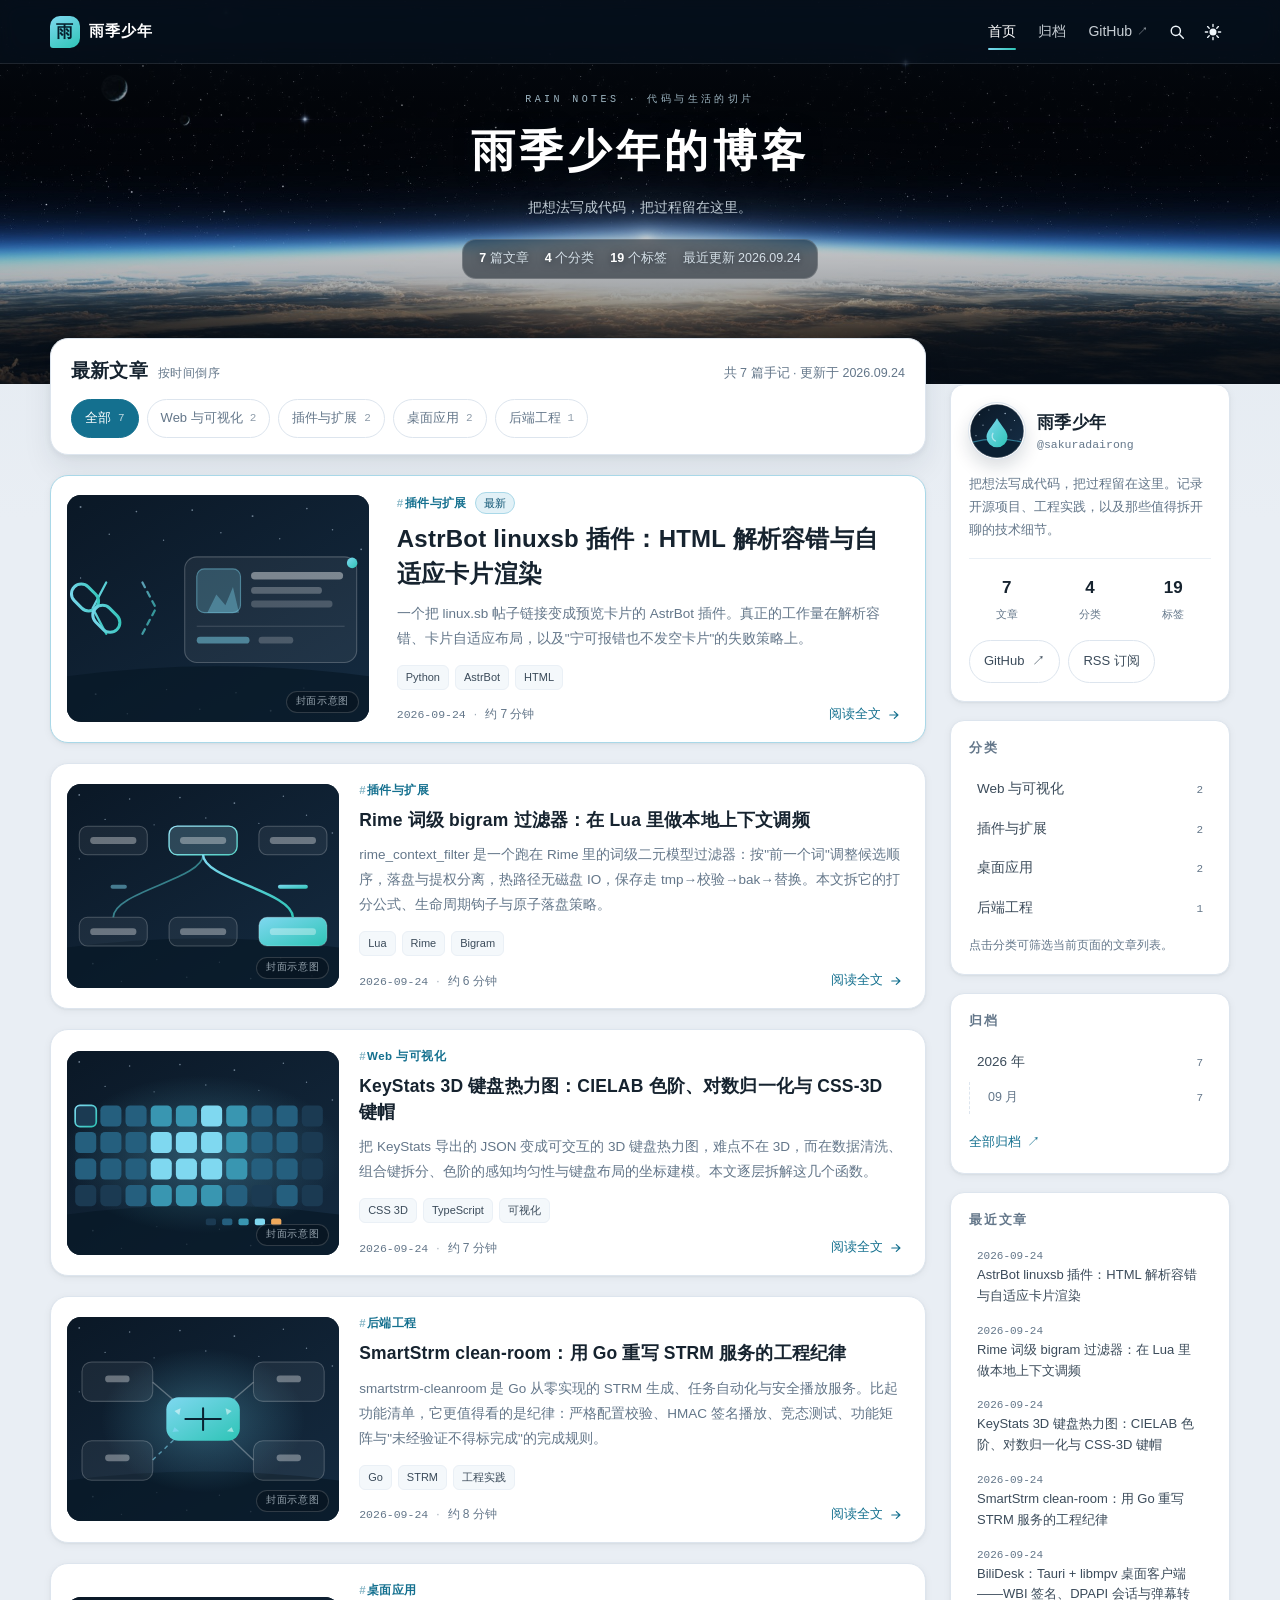
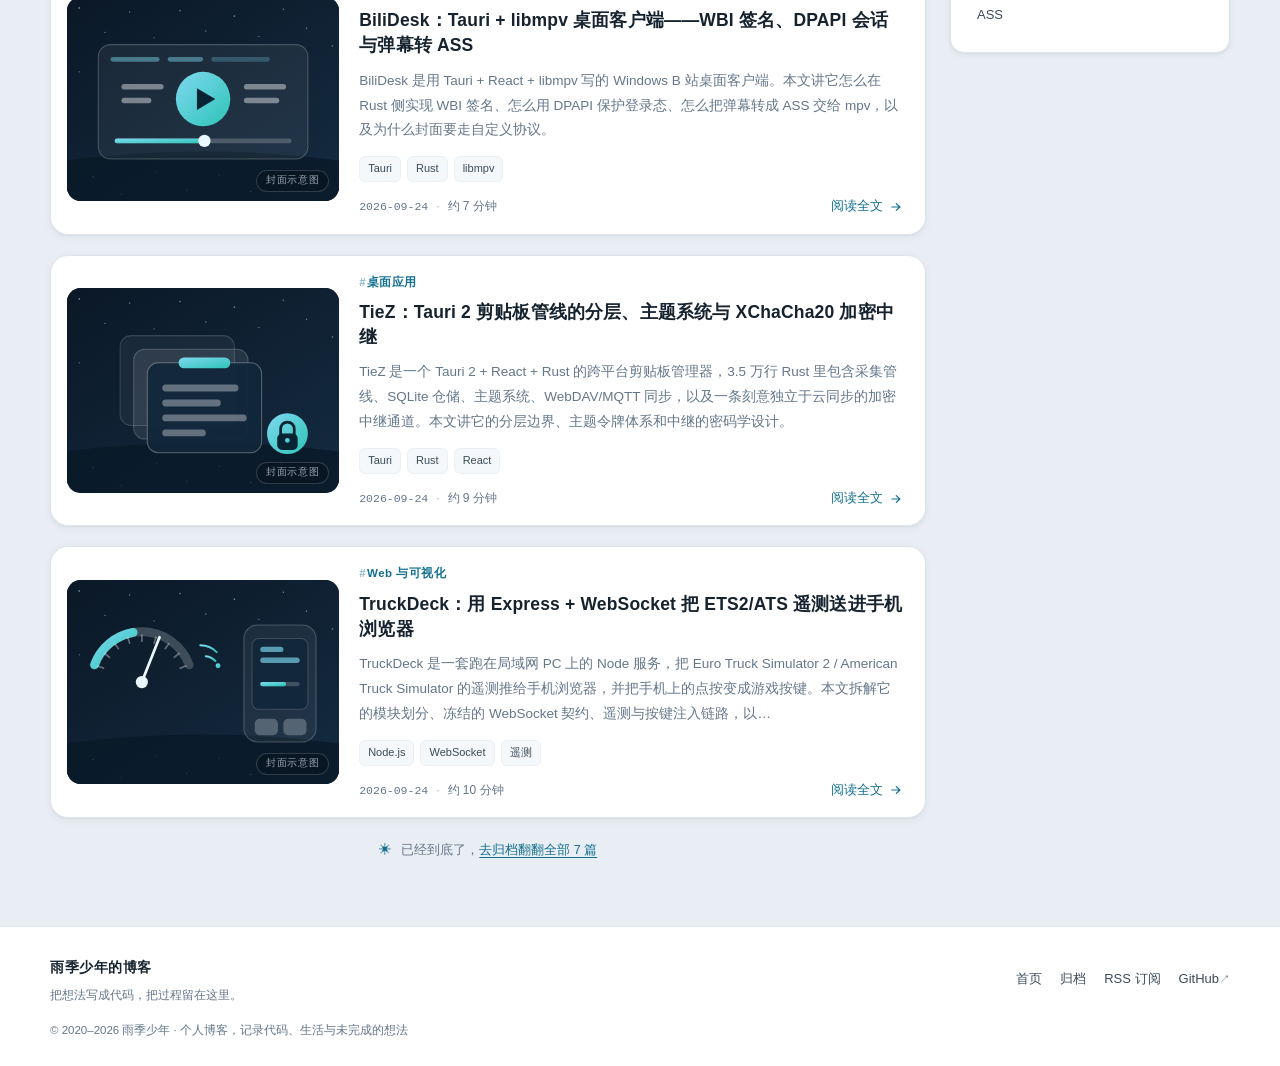
==== commit b179aa93: "Revamp original Landscape theme with illustrated posts and dark mode" ====
--- a/index.html
+++ b/index.html
@@ -3,12 +3,13 @@
 <head>
 <meta charset="utf-8">
 <meta name="viewport" content="width=device-width, initial-scale=1">
+<meta name="color-scheme" content="light dark">
 <title>雨季少年的博客</title>
-<meta name="description" content="记录代码里的思考，和把想法做成工具的过程。雨季少年的开源项目与开发手记。">
+<meta name="description" content="雨季少年的开源项目与开发手记：AstrBot 插件、Rime 输入法、Tauri 桌面端、Go 服务与前端可视化。">
 <meta property="og:title" content="雨季少年的博客">
 <meta property="og:type" content="website">
 <meta property="og:url" content="https://sakuradairong.github.io/">
-<meta property="og:description" content="记录代码里的思考，和把想法做成工具的过程。雨季少年的开源项目与开发手记。">
+<meta property="og:description" content="雨季少年的开源项目与开发手记：AstrBot 插件、Rime 输入法、Tauri 桌面端、Go 服务与前端可视化。">
 <meta property="og:site_name" content="雨季少年的博客">
 <meta name="twitter:card" content="summary">
 <meta name="generator" content="Rain Notes / build_site.py">
@@ -17,46 +18,350 @@
 <link rel="icon" href="/favicon.png">
 <link rel="alternate" href="/atom.xml" title="雨季少年的博客" type="application/atom+xml">
 <link rel="stylesheet" href="/css/style.css">
+<script>(function(){try{var s=localStorage.getItem('rain-theme');var m=window.matchMedia&&window.matchMedia('(prefers-color-scheme: dark)').matches;var t=(s==='dark'||s==='light')?s:(m?'dark':'light');var r=document.documentElement;r.setAttribute('data-theme',t);if(s==='dark'||s==='light'){r.setAttribute('data-theme-choice','user');}}catch(e){}})();</script>
 <script src="/js/script.js" defer></script>
 </head>
-<body>
+<body class="page-home">
 <a class="skip-link" href="#main">跳到正文</a>
-<header class="site-header"><div class="header-inner">
-<a class="brand" href="/" aria-label="雨季少年的博客首页"><span class="brand-mark" aria-hidden="true">雨</span><span>雨季少年<span class="brand-sub">代码与生活的切片</span></span></a>
-<nav aria-label="主导航"><a href="/" aria-current=page>手记</a><a href="/archives/">归档</a><a href="https://github.com/sakuradairong" target="_blank" rel="noopener">GitHub ↗</a><button class="search-trigger" type="button" data-open-search hidden><span aria-hidden="true">⌕</span> 搜索 <kbd>/</kbd></button></nav>
-</div></header>
-<main id="main" class="site-main" tabindex="-1"><section class="hero" aria-labelledby="hero-title"><div class="hero-copy"><div class="eyebrow"><span class="status-dot"></span> A PERSONAL DEVELOPMENT JOURNAL</div><h1 id="hero-title">把想法写成代码，<br>把过程留在这里<span class="accent">。</span></h1><p>你好，我是雨季少年。<br>这里记录我的开源项目、工程实践，以及那些值得拆开聊聊的技术细节。</p><a class="primary-link" href="#notes">翻开开发手记 <span aria-hidden="true">↗</span></a></div><div class="hero-art" aria-hidden="true"><div class="art-grid"></div><span class="art-label">IDEAS → CODE → NOTES</span><div class="orbit orbit-one"></div><div class="orbit orbit-two"></div><div class="art-center">雨<span>build. learn. write.</span></div><span class="art-cross cross-one">+</span><span class="art-cross cross-two">+</span><span class="art-caption">持续构建，保持好奇。<br><span>WORK IN PROGRESS / ALWAYS</span></span></div></section>
-<div class="journal-meta"><span><span class="status-dot"></span> 从真实项目中来</span><span>07 篇手记 <i>/</i> 最近更新 2026.09.24</span></div>
-<section id="notes" class="notes-section" aria-labelledby="notes-title"><div class="section-heading"><div><span class="eyebrow">THE NOTEBOOK</span><h2 id="notes-title">最近的探索<span>每一个细节，都有来由。</span></h2></div><a href="/archives/">全部归档 ↗</a></div><div class="filters" aria-label="按主题筛选" hidden><button type="button" data-filter="all" aria-pressed="true">全部手记 <span>7</span></button><button type="button" data-filter="插件与扩展" aria-pressed="false">插件与扩展</button><button type="button" data-filter="Web 与可视化" aria-pressed="false">Web 与可视化</button><button type="button" data-filter="后端工程" aria-pressed="false">后端工程</button><button type="button" data-filter="桌面应用" aria-pressed="false">桌面应用</button></div><p class="sr-only" id="filter-status" role="status"></p><div class="post-grid"><article class="post-card" data-category="插件与扩展">
-<div class="card-meta"><span>插件与扩展</span><span class="card-number">01</span></div>
-<h3><a href="/2026/09/24/astrbot-plugin-linuxsb/">AstrBot linuxsb 插件：HTML 解析容错与自适应卡片渲染</a></h3>
-<p>一个把 linux.sb 帖子链接变成预览卡片的 AstrBot 插件。真正的工作量在解析容错、卡片自适应布局，以及&quot;宁可报错也不发空卡片&quot;的失败策略上。</p>
-<div class="tags"><span>Python</span><span>AstrBot</span><span>HTML</span></div><div class="card-bottom"><time datetime="2026-09-24T08:00:00.000Z">2026.09.24</time><span>约 7 分钟 <span class="card-arrow" aria-hidden="true">↗</span></span></div></article><article class="post-card" data-category="插件与扩展">
-<div class="card-meta"><span>插件与扩展</span><span class="card-number">02</span></div>
-<h3><a href="/2026/09/24/rime-context-filter-bigram/">Rime 词级 bigram 过滤器：在 Lua 里做本地上下文调频</a></h3>
-<p>rime_context_filter 是一个跑在 Rime 里的词级二元模型过滤器：按&quot;前一个词&quot;调整候选顺序，落盘与提权分离，热路径无磁盘 IO，保存走 tmp→校验→bak→替换。本文拆它的打分公式、生命周期钩子与原子落盘策略。</p>
-<div class="tags"><span>Lua</span><span>Rime</span><span>Bigram</span></div><div class="card-bottom"><time datetime="2026-09-24T07:00:00.000Z">2026.09.24</time><span>约 6 分钟 <span class="card-arrow" aria-hidden="true">↗</span></span></div></article><article class="post-card" data-category="Web 与可视化">
-<div class="card-meta"><span>Web 与可视化</span><span class="card-number">03</span></div>
-<h3><a href="/2026/09/24/keystats-3d-heatmap/">KeyStats 3D 键盘热力图：CIELAB 色阶、对数归一化与 CSS-3D 键帽</a></h3>
-<p>把 KeyStats 导出的 JSON 变成可交互的 3D 键盘热力图，难点不在 3D，而在数据清洗、组合键拆分、色阶的感知均匀性与键盘布局的坐标建模。本文逐层拆解这几个函数。</p>
-<div class="tags"><span>CSS 3D</span><span>TypeScript</span><span>可视化</span></div><div class="card-bottom"><time datetime="2026-09-24T06:00:00.000Z">2026.09.24</time><span>约 7 分钟 <span class="card-arrow" aria-hidden="true">↗</span></span></div></article><article class="post-card" data-category="后端工程">
-<div class="card-meta"><span>后端工程</span><span class="card-number">04</span></div>
-<h3><a href="/2026/09/24/smartstrm-cleanroom-go/">SmartStrm clean-room：用 Go 重写 STRM 服务的工程纪律</a></h3>
-<p>smartstrm-cleanroom 是 Go 从零实现的 STRM 生成、任务自动化与安全播放服务。比起功能清单，它更值得看的是纪律：严格配置校验、HMAC 签名播放、竞态测试、功能矩阵与&quot;未经验证不得标完成&quot;的完成规则。</p>
-<div class="tags"><span>Go</span><span>STRM</span><span>工程实践</span></div><div class="card-bottom"><time datetime="2026-09-24T05:00:00.000Z">2026.09.24</time><span>约 8 分钟 <span class="card-arrow" aria-hidden="true">↗</span></span></div></article><article class="post-card" data-category="桌面应用">
-<div class="card-meta"><span>桌面应用</span><span class="card-number">05</span></div>
-<h3><a href="/2026/09/24/bilidesk-tauri-libmpv/">BiliDesk：Tauri + libmpv 桌面客户端——WBI 签名、DPAPI 会话与弹幕转 ASS</a></h3>
-<p>BiliDesk 是用 Tauri + React + libmpv 写的 Windows B 站桌面客户端。本文讲它怎么在 Rust 侧实现 WBI 签名、怎么用 DPAPI 保护登录态、怎么把弹幕转成 ASS 交给 mpv，以及为什么封面要走自定义协议。</p>
-<div class="tags"><span>Tauri</span><span>Rust</span><span>libmpv</span></div><div class="card-bottom"><time datetime="2026-09-24T03:00:00.000Z">2026.09.24</time><span>约 7 分钟 <span class="card-arrow" aria-hidden="true">↗</span></span></div></article><article class="post-card" data-category="桌面应用">
-<div class="card-meta"><span>桌面应用</span><span class="card-number">06</span></div>
-<h3><a href="/2026/09/24/tiez-clipboard-tauri/">TieZ：Tauri 2 剪贴板管线的分层、主题系统与 XChaCha20 加密中继</a></h3>
-<p>TieZ 是一个 Tauri 2 + React + Rust 的跨平台剪贴板管理器，3.5 万行 Rust 里包含采集管线、SQLite 仓储、主题系统、WebDAV/MQTT 同步，以及一条刻意独立于云同步的加密中继通道。本文讲它的分层边界、主题令牌体系和中继的密码学设计。</p>
-<div class="tags"><span>Tauri</span><span>Rust</span><span>React</span></div><div class="card-bottom"><time datetime="2026-09-24T02:00:00.000Z">2026.09.24</time><span>约 9 分钟 <span class="card-arrow" aria-hidden="true">↗</span></span></div></article><article class="post-card" data-category="Web 与可视化">
-<div class="card-meta"><span>Web 与可视化</span><span class="card-number">07</span></div>
-<h3><a href="/2026/09/24/truckdeck-telemetry-control/">TruckDeck：用 Express + WebSocket 把 ETS2/ATS 遥测送进手机浏览器</a></h3>
-<p>TruckDeck 是一套跑在局域网 PC 上的 Node 服务，把 Euro Truck Simulator 2 / American Truck Simulator 的遥测推给手机浏览器，并把手机上的点按变成游戏按键。本文拆解它的模块划分、冻结的 WebSocket 契约、遥测与按键注入链路，以及&quot;绝不在 mock 模式下注入&quot;的边界设计。</p>
-<div class="tags"><span>Node.js</span><span>WebSocket</span><span>遥测</span></div><div class="card-bottom"><time datetime="2026-09-24T01:00:00.000Z">2026.09.24</time><span>约 10 分钟 <span class="card-arrow" aria-hidden="true">↗</span></span></div></article></div></section>
-<aside class="closing-note"><span class="closing-symbol" aria-hidden="true">*</span><div><h2>代码之外，也是记录。</h2><p>好的工具从一个小问题开始，好的记录让下一次探索更容易。</p></div><a href="https://github.com/sakuradairong" target="_blank" rel="noopener">去 GitHub 看看 ↗</a></aside></main>
-<footer class="site-footer"><div><a class="footer-brand" href="/">雨季少年<span> / </span>RAIN NOTES</a><p>在代码里探索，在文字里留痕。</p></div><div class="footer-right"><a href="/atom.xml">RSS 订阅 ↗</a><span>© 2020–2026 雨季少年</span></div></footer>
-<dialog id="search-dialog" aria-labelledby="search-title"><div class="search-heading"><h2 id="search-title">搜索手记</h2><button type="button" data-close-search aria-label="关闭搜索">✕</button></div><label class="sr-only" for="search-input">输入标题、技术或关键词</label><input id="search-input" type="search" placeholder="输入标题、技术或关键词…" autocomplete="off"><p id="search-status" role="status"></p><ul class="search-results"><li data-search="AstrBot linuxsb 插件：HTML 解析容错与自适应卡片渲染 一个把 linux.sb 帖子链接变成预览卡片的 AstrBot 插件。真正的工作量在解析容错、卡片自适应布局，以及&quot;宁可报错也不发空卡片&quot;的失败策略上。 Python, AstrBot, HTML"><a href="/2026/09/24/astrbot-plugin-linuxsb/"><span>插件与扩展 · 2026-09-24</span>AstrBot linuxsb 插件：HTML 解析容错与自适应卡片渲染</a></li><li data-search="Rime 词级 bigram 过滤器：在 Lua 里做本地上下文调频 rime_context_filter 是一个跑在 Rime 里的词级二元模型过滤器：按&quot;前一个词&quot;调整候选顺序，落盘与提权分离，热路径无磁盘 IO，保存走 tmp→校验→bak→替换。本文拆它的打分公式、生命周期钩子与原子落盘策略。 Lua, Rime, Bigram"><a href="/2026/09/24/rime-context-filter-bigram/"><span>插件与扩展 · 2026-09-24</span>Rime 词级 bigram 过滤器：在 Lua 里做本地上下文调频</a></li><li data-search="KeyStats 3D 键盘热力图：CIELAB 色阶、对数归一化与 CSS-3D 键帽 把 KeyStats 导出的 JSON 变成可交互的 3D 键盘热力图，难点不在 3D，而在数据清洗、组合键拆分、色阶的感知均匀性与键盘布局的坐标建模。本文逐层拆解这几个函数。 CSS 3D, TypeScript, 可视化"><a href="/2026/09/24/keystats-3d-heatmap/"><span>Web 与可视化 · 2026-09-24</span>KeyStats 3D 键盘热力图：CIELAB 色阶、对数归一化与 CSS-3D 键帽</a></li><li data-search="SmartStrm clean-room：用 Go 重写 STRM 服务的工程纪律 smartstrm-cleanroom 是 Go 从零实现的 STRM 生成、任务自动化与安全播放服务。比起功能清单，它更值得看的是纪律：严格配置校验、HMAC 签名播放、竞态测试、功能矩阵与&quot;未经验证不得标完成&quot;的完成规则。 Go, STRM, 工程实践"><a href="/2026/09/24/smartstrm-cleanroom-go/"><span>后端工程 · 2026-09-24</span>SmartStrm clean-room：用 Go 重写 STRM 服务的工程纪律</a></li><li data-search="BiliDesk：Tauri + libmpv 桌面客户端——WBI 签名、DPAPI 会话与弹幕转 ASS BiliDesk 是用 Tauri + React + libmpv 写的 Windows B 站桌面客户端。本文讲它怎么在 Rust 侧实现 WBI 签名、怎么用 DPAPI 保护登录态、怎么把弹幕转成 ASS 交给 mpv，以及为什么封面要走自定义协议。 Tauri, Rust, libmpv"><a href="/2026/09/24/bilidesk-tauri-libmpv/"><span>桌面应用 · 2026-09-24</span>BiliDesk：Tauri + libmpv 桌面客户端——WBI 签名、DPAPI 会话与弹幕转 ASS</a></li><li data-search="TieZ：Tauri 2 剪贴板管线的分层、主题系统与 XChaCha20 加密中继 TieZ 是一个 Tauri 2 + React + Rust 的跨平台剪贴板管理器，3.5 万行 Rust 里包含采集管线、SQLite 仓储、主题系统、WebDAV/MQTT 同步，以及一条刻意独立于云同步的加密中继通道。本文讲它的分层边界、主题令牌体系和中继的密码学设计。 Tauri, Rust, React"><a href="/2026/09/24/tiez-clipboard-tauri/"><span>桌面应用 · 2026-09-24</span>TieZ：Tauri 2 剪贴板管线的分层、主题系统与 XChaCha20 加密中继</a></li><li data-search="TruckDeck：用 Express + WebSocket 把 ETS2/ATS 遥测送进手机浏览器 TruckDeck 是一套跑在局域网 PC 上的 Node 服务，把 Euro Truck Simulator 2 / American Truck Simulator 的遥测推给手机浏览器，并把手机上的点按变成游戏按键。本文拆解它的模块划分、冻结的 WebSocket 契约、遥测与按键注入链路，以及&quot;绝不在 mock 模式下注入&quot;的边界设计。 Node.js, WebSocket, 遥测"><a href="/2026/09/24/truckdeck-telemetry-control/"><span>Web 与可视化 · 2026-09-24</span>TruckDeck：用 Express + WebSocket 把 ETS2/ATS 遥测送进手机浏览器</a></li></ul><p class="search-hint">按 Esc 关闭 · 搜索在本地完成</p></dialog>
+<nav class="topbar" aria-label="主导航">
+<div class="topbar-inner wrap">
+<a class="topbar-brand" href="/"><span class="brand-mark" aria-hidden="true">雨</span><span class="brand-text">雨季少年</span></a>
+<div class="topbar-actions">
+<a class="nav-link" href="/" aria-current="page">首页</a>
+<a class="nav-link" href="/archives/">归档</a>
+<a class="nav-link nav-ext" href="https://github.com/sakuradairong" target="_blank" rel="noopener">GitHub<span class="nav-ext-mark" aria-hidden="true">↗</span></a>
+<button class="icon-btn" type="button" data-open-search aria-label="搜索文章" hidden><svg viewBox="0 0 20 20" width="18" height="18" aria-hidden="true" focusable="false"><circle cx="8.7" cy="8.7" r="5.1" fill="none" stroke="currentColor" stroke-width="1.6"/><path d="M12.6 12.6 17 17" fill="none" stroke="currentColor" stroke-width="1.6" stroke-linecap="round"/></svg></button>
+<button class="icon-btn theme-toggle" type="button" data-theme-toggle aria-label="切换到深色模式" aria-pressed="false" hidden><svg viewBox="0 0 20 20" width="18" height="18" aria-hidden="true" focusable="false" class="icon-sun"><circle cx="10" cy="10" r="3.9" fill="currentColor"/><path d="M10 1.5V4M10 16v2.5M1.5 10H4M16 10h2.5M4 4l1.8 1.8M14.2 14.2 16 16M16 4l-1.8 1.8M5.8 14.2 4 16" fill="none" stroke="currentColor" stroke-width="1.5" stroke-linecap="round"/></svg><svg viewBox="0 0 20 20" width="18" height="18" aria-hidden="true" focusable="false" class="icon-moon"><path d="M15.8 13.2A6.6 6.6 0 0 1 7 4.3a6.8 6.8 0 1 0 8.8 8.9Z" fill="currentColor"/></svg></button>
+</div>
+</div>
+<div class="topbar-progress" aria-hidden="true"><span data-progress></span></div>
+</nav>
+<header class="hero hero--home">
+<div class="hero-media" aria-hidden="true"></div>
+<div class="hero-inner wrap">
+<p class="hero-kicker">RAIN NOTES · 代码与生活的切片</p>
+<h1 class="hero-title"><a href="/">雨季少年的博客</a></h1>
+<p class="hero-sub">把想法写成代码，把过程留在这里。</p>
+<ul class="hero-facts">
+<li><strong>7</strong> 篇文章</li>
+<li><strong>4</strong> 个分类</li>
+<li><strong>19</strong> 个标签</li>
+<li>最近更新 2026.09.24</li>
+</ul>
+</div>
+</header>
+<main id="main" class="site-main wrap" tabindex="-1"><div class="page-grid" data-filter-scope>
+<div class="page-main">
+<section class="toolbar" id="notes" aria-labelledby="notes-title">
+<div class="toolbar-head">
+<h2 id="notes-title">最新文章<span class="head-note">按时间倒序</span></h2>
+<p class="toolbar-meta" id="filter-status" role="status">共 7 篇手记 · 更新于 2026.09.24</p>
+</div>
+<div class="chips" data-filters role="group" aria-label="按分类筛选文章" hidden><button class="chip" type="button" data-filter="all" aria-pressed="true">全部<span class="chip-count">7</span></button><button class="chip" type="button" data-filter="Web 与可视化" aria-pressed="false">Web 与可视化<span class="chip-count">2</span></button><button class="chip" type="button" data-filter="插件与扩展" aria-pressed="false">插件与扩展<span class="chip-count">2</span></button><button class="chip" type="button" data-filter="桌面应用" aria-pressed="false">桌面应用<span class="chip-count">2</span></button><button class="chip" type="button" data-filter="后端工程" aria-pressed="false">后端工程<span class="chip-count">1</span></button></div>
+</section>
+<div class="post-list" data-filter-items><article class="post-item post-item--feature" data-item data-category="插件与扩展">
+<div class="cover" aria-hidden="true">
+<svg viewBox="0 0 480 300" preserveAspectRatio="xMidYMid slice" focusable="false">
+<defs>
+<linearGradient id="bg-astrbot-plugin-linuxsb" x1="0" y1="0" x2="1" y2="1"><stop offset="0" stop-color="#0a1725"/><stop offset="1" stop-color="#152c42"/></linearGradient>
+<linearGradient id="ac-astrbot-plugin-linuxsb" x1="0" y1="0" x2="1" y2="1"><stop offset="0" stop-color="#7fd8f0"/><stop offset="1" stop-color="#2ec4b6"/></linearGradient>
+<radialGradient id="gl-astrbot-plugin-linuxsb" cx="50%" cy="50%" r="50%"><stop offset="0" stop-color="#6fd3ef" stop-opacity=".3"/><stop offset="1" stop-color="#6fd3ef" stop-opacity="0"/></radialGradient>
+</defs>
+<rect width="480" height="300" fill="url(#bg-astrbot-plugin-linuxsb)"/>
+<g fill="#cfe4f7" opacity=".5"><circle cx="24" cy="36" r=".9"/><circle cx="58" cy="16" r="1.3"/><circle cx="96" cy="52" r="1"/><circle cx="132" cy="22" r="1.1"/><circle cx="168" cy="60" r=".9"/><circle cx="206" cy="20" r="1.2"/><circle cx="244" cy="50" r="1"/><circle cx="286" cy="28" r="1.3"/><circle cx="322" cy="58" r=".9"/><circle cx="358" cy="18" r="1.1"/><circle cx="392" cy="46" r="1"/><circle cx="430" cy="72" r="1.2"/><circle cx="462" cy="30" r=".9"/><circle cx="14" cy="120" r=".9"/><circle cx="30" cy="170" r="1.1"/><circle cx="58" cy="110" r=".9"/><circle cx="466" cy="120" r="1"/><circle cx="452" cy="168" r=".9"/><circle cx="36" cy="224" r="1"/><circle cx="78" cy="264" r="1.2"/><circle cx="120" cy="290" r="1"/><circle cx="172" cy="258" r=".9"/><circle cx="216" cy="284" r="1.1"/><circle cx="264" cy="262" r="1"/><circle cx="310" cy="286" r="1.2"/><circle cx="354" cy="256" r=".9"/><circle cx="400" cy="282" r="1"/><circle cx="444" cy="252" r="1.1"/><circle cx="470" cy="208" r=".9"/></g>
+<path d="M0 246 Q240 208 480 246 L480 300 L0 300Z" fill="rgba(8,24,38,.72)"/>
+<g stroke="url(#ac-astrbot-plugin-linuxsb)" stroke-width="3" fill="none" stroke-linecap="round">
+<path d="M92 116 L74 150 L92 184"/>
+<path d="M140 116 L158 150 L140 184" stroke-dasharray="7 7" opacity=".7"/>
+</g>
+<g transform="translate(78,150) rotate(-45)" stroke="url(#ac-astrbot-plugin-linuxsb)" stroke-width="4" fill="none">
+<rect x="-13" y="-40" width="26" height="40" rx="13"/>
+<rect x="-13" y="0" width="26" height="40" rx="13"/>
+</g>
+<rect x="196" y="82" width="228" height="140" rx="16" fill="rgba(255,255,255,.06)" stroke="rgba(255,255,255,.22)" stroke-width="1.5"/>
+<rect x="212" y="98" width="58" height="58" rx="10" fill="rgba(127,216,240,.22)" stroke="rgba(127,216,240,.45)" stroke-width="1.5"/>
+<path d="M226 156 L238 132 L250 146 L260 122 L268 156Z" fill="rgba(127,216,240,.35)"/>
+<rect x="284" y="102" width="122" height="10" rx="5" fill="rgba(255,255,255,.42)"/>
+<rect x="284" y="122" width="94" height="9" rx="4.5" fill="rgba(255,255,255,.26)"/>
+<rect x="284" y="140" width="108" height="9" rx="4.5" fill="rgba(255,255,255,.2)"/>
+<path d="M212 174 H408" stroke="rgba(255,255,255,.16)" stroke-width="1.5"/>
+<rect x="212" y="188" width="70" height="9" rx="4.5" fill="rgba(127,216,240,.5)"/>
+<rect x="294" y="188" width="46" height="9" rx="4.5" fill="rgba(255,255,255,.2)"/>
+<circle cx="418" cy="90" r="7" fill="url(#ac-astrbot-plugin-linuxsb)"/>
+</svg>
+<span class="cover-tag">封面示意图</span>
+</div>
+<div class="post-body">
+<p class="post-flags"><span class="post-cat">插件与扩展</span><span class="post-mark">最新</span></p>
+<h3 class="post-title"><a class="post-link" href="/2026/09/24/astrbot-plugin-linuxsb/">AstrBot linuxsb 插件：HTML 解析容错与自适应卡片渲染</a></h3>
+<p class="post-summary">一个把 linux.sb 帖子链接变成预览卡片的 AstrBot 插件。真正的工作量在解析容错、卡片自适应布局，以及&quot;宁可报错也不发空卡片&quot;的失败策略上。</p>
+<ul class="post-tags"><li>Python</li><li>AstrBot</li><li>HTML</li></ul>
+<p class="post-foot"><time datetime="2026-09-24T08:00:00.000Z">2026-09-24</time><span class="post-sep" aria-hidden="true">·</span><span>约 7 分钟</span><span class="post-more">阅读全文<svg viewBox="0 0 20 20" width="14" height="14" aria-hidden="true" focusable="false"><path d="M4 10h11M10.4 5.2 15.6 10l-5.2 4.8" fill="none" stroke="currentColor" stroke-width="1.7" stroke-linecap="round" stroke-linejoin="round"/></svg></span></p>
+</div>
+</article><article class="post-item" data-item data-category="插件与扩展">
+<div class="cover" aria-hidden="true">
+<svg viewBox="0 0 480 300" preserveAspectRatio="xMidYMid slice" focusable="false">
+<defs>
+<linearGradient id="bg-rime-context-filter-bigram" x1="0" y1="0" x2="1" y2="1"><stop offset="0" stop-color="#0a1725"/><stop offset="1" stop-color="#152c42"/></linearGradient>
+<linearGradient id="ac-rime-context-filter-bigram" x1="0" y1="0" x2="1" y2="1"><stop offset="0" stop-color="#7fd8f0"/><stop offset="1" stop-color="#2ec4b6"/></linearGradient>
+<radialGradient id="gl-rime-context-filter-bigram" cx="50%" cy="50%" r="50%"><stop offset="0" stop-color="#6fd3ef" stop-opacity=".3"/><stop offset="1" stop-color="#6fd3ef" stop-opacity="0"/></radialGradient>
+</defs>
+<rect width="480" height="300" fill="url(#bg-rime-context-filter-bigram)"/>
+<g fill="#cfe4f7" opacity=".5"><circle cx="24" cy="36" r=".9"/><circle cx="58" cy="16" r="1.3"/><circle cx="96" cy="52" r="1"/><circle cx="132" cy="22" r="1.1"/><circle cx="168" cy="60" r=".9"/><circle cx="206" cy="20" r="1.2"/><circle cx="244" cy="50" r="1"/><circle cx="286" cy="28" r="1.3"/><circle cx="322" cy="58" r=".9"/><circle cx="358" cy="18" r="1.1"/><circle cx="392" cy="46" r="1"/><circle cx="430" cy="72" r="1.2"/><circle cx="462" cy="30" r=".9"/><circle cx="14" cy="120" r=".9"/><circle cx="30" cy="170" r="1.1"/><circle cx="58" cy="110" r=".9"/><circle cx="466" cy="120" r="1"/><circle cx="452" cy="168" r=".9"/><circle cx="36" cy="224" r="1"/><circle cx="78" cy="264" r="1.2"/><circle cx="120" cy="290" r="1"/><circle cx="172" cy="258" r=".9"/><circle cx="216" cy="284" r="1.1"/><circle cx="264" cy="262" r="1"/><circle cx="310" cy="286" r="1.2"/><circle cx="354" cy="256" r=".9"/><circle cx="400" cy="282" r="1"/><circle cx="444" cy="252" r="1.1"/><circle cx="470" cy="208" r=".9"/></g>
+<path d="M0 246 Q240 208 480 246 L480 300 L0 300Z" fill="rgba(8,24,38,.72)"/>
+<rect x="190" y="62" width="100" height="42" rx="12" fill="rgba(127,216,240,.16)" stroke="url(#ac-rime-context-filter-bigram)" stroke-width="2"/>
+<rect x="58" y="62" width="100" height="42" rx="12" fill="rgba(255,255,255,.06)" stroke="rgba(255,255,255,.22)" stroke-width="1.5"/><rect x="190" y="62" width="100" height="42" rx="12" fill="rgba(255,255,255,.06)" stroke="rgba(255,255,255,.22)" stroke-width="1.5"/><rect x="322" y="62" width="100" height="42" rx="12" fill="rgba(255,255,255,.06)" stroke="rgba(255,255,255,.22)" stroke-width="1.5"/><rect x="58" y="196" width="100" height="42" rx="12" fill="rgba(255,255,255,.06)" stroke="rgba(255,255,255,.22)" stroke-width="1.5"/><rect x="190" y="196" width="100" height="42" rx="12" fill="rgba(255,255,255,.06)" stroke="rgba(255,255,255,.22)" stroke-width="1.5"/><rect x="322" y="196" width="100" height="42" rx="12" fill="url(#ac-rime-context-filter-bigram)" stroke="rgba(255,255,255,.22)" stroke-width="1.5"/>
+<path d="M240 104 C240 140 108 158 108 196" fill="none" stroke="url(#ac-rime-context-filter-bigram)" stroke-width="2.5" opacity=".55"/>
+<path d="M240 104 C240 142 240 158 240 196" fill="none" stroke="url(#ac-rime-context-filter-bigram)" stroke-width="2.5" opacity=".35" stroke-dasharray="6 6"/>
+<path d="M240 104 C240 140 372 158 372 196" fill="none" stroke="url(#ac-rime-context-filter-bigram)" stroke-width="3.5"/>
+<rect x="104" y="148" width="24" height="6" rx="3" fill="rgba(127,216,240,.5)"/>
+<rect x="350" y="148" width="44" height="6" rx="3" fill="url(#ac-rime-context-filter-bigram)"/>
+<g fill="rgba(255,255,255,.34)">
+<rect x="74" y="78" width="68" height="10" rx="5"/><rect x="206" y="78" width="68" height="10" rx="5"/>
+<rect x="338" y="78" width="68" height="10" rx="5"/><rect x="74" y="212" width="68" height="10" rx="5"/>
+<rect x="206" y="212" width="68" height="10" rx="5"/><rect x="338" y="212" width="68" height="10" rx="5"/>
+</g>
+</svg>
+<span class="cover-tag">封面示意图</span>
+</div>
+<div class="post-body">
+<p class="post-flags"><span class="post-cat">插件与扩展</span></p>
+<h3 class="post-title"><a class="post-link" href="/2026/09/24/rime-context-filter-bigram/">Rime 词级 bigram 过滤器：在 Lua 里做本地上下文调频</a></h3>
+<p class="post-summary">rime_context_filter 是一个跑在 Rime 里的词级二元模型过滤器：按&quot;前一个词&quot;调整候选顺序，落盘与提权分离，热路径无磁盘 IO，保存走 tmp→校验→bak→替换。本文拆它的打分公式、生命周期钩子与原子落盘策略。</p>
+<ul class="post-tags"><li>Lua</li><li>Rime</li><li>Bigram</li></ul>
+<p class="post-foot"><time datetime="2026-09-24T07:00:00.000Z">2026-09-24</time><span class="post-sep" aria-hidden="true">·</span><span>约 6 分钟</span><span class="post-more">阅读全文<svg viewBox="0 0 20 20" width="14" height="14" aria-hidden="true" focusable="false"><path d="M4 10h11M10.4 5.2 15.6 10l-5.2 4.8" fill="none" stroke="currentColor" stroke-width="1.7" stroke-linecap="round" stroke-linejoin="round"/></svg></span></p>
+</div>
+</article><article class="post-item" data-item data-category="Web 与可视化">
+<div class="cover" aria-hidden="true">
+<svg viewBox="0 0 480 300" preserveAspectRatio="xMidYMid slice" focusable="false">
+<defs>
+<linearGradient id="bg-keystats-3d-heatmap" x1="0" y1="0" x2="1" y2="1"><stop offset="0" stop-color="#0a1725"/><stop offset="1" stop-color="#152c42"/></linearGradient>
+<linearGradient id="ac-keystats-3d-heatmap" x1="0" y1="0" x2="1" y2="1"><stop offset="0" stop-color="#7fd8f0"/><stop offset="1" stop-color="#2ec4b6"/></linearGradient>
+<radialGradient id="gl-keystats-3d-heatmap" cx="50%" cy="50%" r="50%"><stop offset="0" stop-color="#6fd3ef" stop-opacity=".3"/><stop offset="1" stop-color="#6fd3ef" stop-opacity="0"/></radialGradient>
+</defs>
+<rect width="480" height="300" fill="url(#bg-keystats-3d-heatmap)"/>
+<g fill="#cfe4f7" opacity=".5"><circle cx="24" cy="36" r=".9"/><circle cx="58" cy="16" r="1.3"/><circle cx="96" cy="52" r="1"/><circle cx="132" cy="22" r="1.1"/><circle cx="168" cy="60" r=".9"/><circle cx="206" cy="20" r="1.2"/><circle cx="244" cy="50" r="1"/><circle cx="286" cy="28" r="1.3"/><circle cx="322" cy="58" r=".9"/><circle cx="358" cy="18" r="1.1"/><circle cx="392" cy="46" r="1"/><circle cx="430" cy="72" r="1.2"/><circle cx="462" cy="30" r=".9"/><circle cx="14" cy="120" r=".9"/><circle cx="30" cy="170" r="1.1"/><circle cx="58" cy="110" r=".9"/><circle cx="466" cy="120" r="1"/><circle cx="452" cy="168" r=".9"/><circle cx="36" cy="224" r="1"/><circle cx="78" cy="264" r="1.2"/><circle cx="120" cy="290" r="1"/><circle cx="172" cy="258" r=".9"/><circle cx="216" cy="284" r="1.1"/><circle cx="264" cy="262" r="1"/><circle cx="310" cy="286" r="1.2"/><circle cx="354" cy="256" r=".9"/><circle cx="400" cy="282" r="1"/><circle cx="444" cy="252" r="1.1"/><circle cx="470" cy="208" r=".9"/></g>
+<path d="M0 246 Q240 208 480 246 L480 300 L0 300Z" fill="rgba(8,24,38,.72)"/>
+<ellipse cx="240" cy="152" rx="206" ry="116" fill="url(#gl-keystats-3d-heatmap)"/>
+<rect x="52" y="80" width="31" height="31" rx="7" fill="#1b3a52"/><rect x="89" y="80" width="31" height="31" rx="7" fill="#255f7e"/><rect x="126" y="80" width="31" height="31" rx="7" fill="#255f7e"/><rect x="163" y="80" width="31" height="31" rx="7" fill="#3996b1"/><rect x="200" y="80" width="31" height="31" rx="7" fill="#3996b1"/><rect x="237" y="80" width="31" height="31" rx="7" fill="#7fd8f0"/><rect x="274" y="80" width="31" height="31" rx="7" fill="#3996b1"/><rect x="311" y="80" width="31" height="31" rx="7" fill="#255f7e"/><rect x="348" y="80" width="31" height="31" rx="7" fill="#255f7e"/><rect x="385" y="80" width="31" height="31" rx="7" fill="#1b3a52"/><rect x="52" y="119" width="31" height="31" rx="7" fill="#255f7e"/><rect x="89" y="119" width="31" height="31" rx="7" fill="#255f7e"/><rect x="126" y="119" width="31" height="31" rx="7" fill="#255f7e"/><rect x="163" y="119" width="31" height="31" rx="7" fill="#7fd8f0"/><rect x="200" y="119" width="31" height="31" rx="7" fill="#7fd8f0"/><rect x="237" y="119" width="31" height="31" rx="7" fill="#7fd8f0"/><rect x="274" y="119" width="31" height="31" rx="7" fill="#3996b1"/><rect x="311" y="119" width="31" height="31" rx="7" fill="#255f7e"/><rect x="348" y="119" width="31" height="31" rx="7" fill="#255f7e"/><rect x="385" y="119" width="31" height="31" rx="7" fill="#1b3a52"/><rect x="52" y="158" width="31" height="31" rx="7" fill="#255f7e"/><rect x="89" y="158" width="31" height="31" rx="7" fill="#255f7e"/><rect x="126" y="158" width="31" height="31" rx="7" fill="#255f7e"/><rect x="163" y="158" width="31" height="31" rx="7" fill="#7fd8f0"/><rect x="200" y="158" width="31" height="31" rx="7" fill="#7fd8f0"/><rect x="237" y="158" width="31" height="31" rx="7" fill="#7fd8f0"/><rect x="274" y="158" width="31" height="31" rx="7" fill="#3996b1"/><rect x="311" y="158" width="31" height="31" rx="7" fill="#255f7e"/><rect x="348" y="158" width="31" height="31" rx="7" fill="#255f7e"/><rect x="385" y="158" width="31" height="31" rx="7" fill="#1b3a52"/><rect x="52" y="197" width="31" height="31" rx="7" fill="#1b3a52"/><rect x="89" y="197" width="31" height="31" rx="7" fill="#1b3a52"/><rect x="126" y="197" width="31" height="31" rx="7" fill="#255f7e"/><rect x="163" y="197" width="31" height="31" rx="7" fill="#3996b1"/><rect x="200" y="197" width="31" height="31" rx="7" fill="#3996b1"/><rect x="237" y="197" width="31" height="31" rx="7" fill="#3996b1"/><rect x="274" y="197" width="31" height="31" rx="7" fill="#255f7e"/><rect x="311" y="197" width="31" height="31" rx="7" fill="#1b3a52"/><rect x="348" y="197" width="31" height="31" rx="7" fill="#255f7e"/><rect x="385" y="197" width="31" height="31" rx="7" fill="#1b3a52"/>
+<rect x="52" y="80" width="31" height="31" rx="7" fill="none" stroke="url(#ac-keystats-3d-heatmap)" stroke-width="2.5"/>
+<rect x="244" y="246" width="15" height="10" rx="3" fill="#1b3a52"/><rect x="268" y="246" width="15" height="10" rx="3" fill="#255f7e"/><rect x="292" y="246" width="15" height="10" rx="3" fill="#3996b1"/><rect x="316" y="246" width="15" height="10" rx="3" fill="#7fd8f0"/><rect x="340" y="246" width="15" height="10" rx="3" fill="#f0a95c"/>
+</svg>
+<span class="cover-tag">封面示意图</span>
+</div>
+<div class="post-body">
+<p class="post-flags"><span class="post-cat">Web 与可视化</span></p>
+<h3 class="post-title"><a class="post-link" href="/2026/09/24/keystats-3d-heatmap/">KeyStats 3D 键盘热力图：CIELAB 色阶、对数归一化与 CSS-3D 键帽</a></h3>
+<p class="post-summary">把 KeyStats 导出的 JSON 变成可交互的 3D 键盘热力图，难点不在 3D，而在数据清洗、组合键拆分、色阶的感知均匀性与键盘布局的坐标建模。本文逐层拆解这几个函数。</p>
+<ul class="post-tags"><li>CSS 3D</li><li>TypeScript</li><li>可视化</li></ul>
+<p class="post-foot"><time datetime="2026-09-24T06:00:00.000Z">2026-09-24</time><span class="post-sep" aria-hidden="true">·</span><span>约 7 分钟</span><span class="post-more">阅读全文<svg viewBox="0 0 20 20" width="14" height="14" aria-hidden="true" focusable="false"><path d="M4 10h11M10.4 5.2 15.6 10l-5.2 4.8" fill="none" stroke="currentColor" stroke-width="1.7" stroke-linecap="round" stroke-linejoin="round"/></svg></span></p>
+</div>
+</article><article class="post-item" data-item data-category="后端工程">
+<div class="cover" aria-hidden="true">
+<svg viewBox="0 0 480 300" preserveAspectRatio="xMidYMid slice" focusable="false">
+<defs>
+<linearGradient id="bg-smartstrm-cleanroom-go" x1="0" y1="0" x2="1" y2="1"><stop offset="0" stop-color="#0a1725"/><stop offset="1" stop-color="#152c42"/></linearGradient>
+<linearGradient id="ac-smartstrm-cleanroom-go" x1="0" y1="0" x2="1" y2="1"><stop offset="0" stop-color="#7fd8f0"/><stop offset="1" stop-color="#2ec4b6"/></linearGradient>
+<radialGradient id="gl-smartstrm-cleanroom-go" cx="50%" cy="50%" r="50%"><stop offset="0" stop-color="#6fd3ef" stop-opacity=".3"/><stop offset="1" stop-color="#6fd3ef" stop-opacity="0"/></radialGradient>
+</defs>
+<rect width="480" height="300" fill="url(#bg-smartstrm-cleanroom-go)"/>
+<g fill="#cfe4f7" opacity=".5"><circle cx="24" cy="36" r=".9"/><circle cx="58" cy="16" r="1.3"/><circle cx="96" cy="52" r="1"/><circle cx="132" cy="22" r="1.1"/><circle cx="168" cy="60" r=".9"/><circle cx="206" cy="20" r="1.2"/><circle cx="244" cy="50" r="1"/><circle cx="286" cy="28" r="1.3"/><circle cx="322" cy="58" r=".9"/><circle cx="358" cy="18" r="1.1"/><circle cx="392" cy="46" r="1"/><circle cx="430" cy="72" r="1.2"/><circle cx="462" cy="30" r=".9"/><circle cx="14" cy="120" r=".9"/><circle cx="30" cy="170" r="1.1"/><circle cx="58" cy="110" r=".9"/><circle cx="466" cy="120" r="1"/><circle cx="452" cy="168" r=".9"/><circle cx="36" cy="224" r="1"/><circle cx="78" cy="264" r="1.2"/><circle cx="120" cy="290" r="1"/><circle cx="172" cy="258" r=".9"/><circle cx="216" cy="284" r="1.1"/><circle cx="264" cy="262" r="1"/><circle cx="310" cy="286" r="1.2"/><circle cx="354" cy="256" r=".9"/><circle cx="400" cy="282" r="1"/><circle cx="444" cy="252" r="1.1"/><circle cx="470" cy="208" r=".9"/></g>
+<path d="M0 246 Q240 208 480 246 L480 300 L0 300Z" fill="rgba(8,24,38,.72)"/>
+<ellipse cx="240" cy="152" rx="150" ry="106" fill="url(#gl-smartstrm-cleanroom-go)"/>
+<path d="M166 96 L206 130" stroke="rgba(255,255,255,.3)" stroke-width="2" fill="none"/>
+<path d="M314 96 L274 130" stroke="rgba(255,255,255,.3)" stroke-width="2" fill="none"/>
+<path d="M166 210 L206 172" stroke="rgba(127,216,240,.6)" stroke-width="2" fill="none" stroke-dasharray="6 6"/>
+<path d="M314 210 L274 172" stroke="rgba(255,255,255,.3)" stroke-width="2" fill="none"/>
+<rect x="62" y="66" width="104" height="58" rx="14" fill="rgba(255,255,255,.06)" stroke="rgba(255,255,255,.22)" stroke-width="1.5"/><rect x="314" y="66" width="104" height="58" rx="14" fill="rgba(255,255,255,.06)" stroke="rgba(255,255,255,.22)" stroke-width="1.5"/><rect x="62" y="182" width="104" height="58" rx="14" fill="rgba(255,255,255,.06)" stroke="rgba(255,255,255,.22)" stroke-width="1.5"/><rect x="314" y="182" width="104" height="58" rx="14" fill="rgba(255,255,255,.06)" stroke="rgba(255,255,255,.22)" stroke-width="1.5"/>
+<rect x="186" y="118" width="108" height="64" rx="18" fill="url(#ac-smartstrm-cleanroom-go)"/>
+<path d="M214 150 h52 M240 134 v32" stroke="#082332" stroke-width="3" stroke-linecap="round" fill="none"/>
+<path d="M198 138 l9 -4 -2 10Z" fill="rgba(255,255,255,.5)"/>
+<path d="M282 138 l-9 -4 2 10Z" fill="rgba(255,255,255,.5)"/>
+<path d="M198 162 l7 6 -10 1Z" fill="rgba(127,216,240,.85)"/>
+<path d="M282 162 l-7 6 10 1Z" fill="rgba(255,255,255,.5)"/>
+<g fill="rgba(255,255,255,.34)">
+<rect x="96" y="86" width="36" height="10" rx="5"/><rect x="348" y="86" width="36" height="10" rx="5"/>
+<rect x="96" y="202" width="36" height="10" rx="5"/><rect x="348" y="202" width="36" height="10" rx="5"/>
+</g>
+</svg>
+<span class="cover-tag">封面示意图</span>
+</div>
+<div class="post-body">
+<p class="post-flags"><span class="post-cat">后端工程</span></p>
+<h3 class="post-title"><a class="post-link" href="/2026/09/24/smartstrm-cleanroom-go/">SmartStrm clean-room：用 Go 重写 STRM 服务的工程纪律</a></h3>
+<p class="post-summary">smartstrm-cleanroom 是 Go 从零实现的 STRM 生成、任务自动化与安全播放服务。比起功能清单，它更值得看的是纪律：严格配置校验、HMAC 签名播放、竞态测试、功能矩阵与&quot;未经验证不得标完成&quot;的完成规则。</p>
+<ul class="post-tags"><li>Go</li><li>STRM</li><li>工程实践</li></ul>
+<p class="post-foot"><time datetime="2026-09-24T05:00:00.000Z">2026-09-24</time><span class="post-sep" aria-hidden="true">·</span><span>约 8 分钟</span><span class="post-more">阅读全文<svg viewBox="0 0 20 20" width="14" height="14" aria-hidden="true" focusable="false"><path d="M4 10h11M10.4 5.2 15.6 10l-5.2 4.8" fill="none" stroke="currentColor" stroke-width="1.7" stroke-linecap="round" stroke-linejoin="round"/></svg></span></p>
+</div>
+</article><article class="post-item" data-item data-category="桌面应用">
+<div class="cover" aria-hidden="true">
+<svg viewBox="0 0 480 300" preserveAspectRatio="xMidYMid slice" focusable="false">
+<defs>
+<linearGradient id="bg-bilidesk-tauri-libmpv" x1="0" y1="0" x2="1" y2="1"><stop offset="0" stop-color="#0a1725"/><stop offset="1" stop-color="#152c42"/></linearGradient>
+<linearGradient id="ac-bilidesk-tauri-libmpv" x1="0" y1="0" x2="1" y2="1"><stop offset="0" stop-color="#7fd8f0"/><stop offset="1" stop-color="#2ec4b6"/></linearGradient>
+<radialGradient id="gl-bilidesk-tauri-libmpv" cx="50%" cy="50%" r="50%"><stop offset="0" stop-color="#6fd3ef" stop-opacity=".3"/><stop offset="1" stop-color="#6fd3ef" stop-opacity="0"/></radialGradient>
+</defs>
+<rect width="480" height="300" fill="url(#bg-bilidesk-tauri-libmpv)"/>
+<g fill="#cfe4f7" opacity=".5"><circle cx="24" cy="36" r=".9"/><circle cx="58" cy="16" r="1.3"/><circle cx="96" cy="52" r="1"/><circle cx="132" cy="22" r="1.1"/><circle cx="168" cy="60" r=".9"/><circle cx="206" cy="20" r="1.2"/><circle cx="244" cy="50" r="1"/><circle cx="286" cy="28" r="1.3"/><circle cx="322" cy="58" r=".9"/><circle cx="358" cy="18" r="1.1"/><circle cx="392" cy="46" r="1"/><circle cx="430" cy="72" r="1.2"/><circle cx="462" cy="30" r=".9"/><circle cx="14" cy="120" r=".9"/><circle cx="30" cy="170" r="1.1"/><circle cx="58" cy="110" r=".9"/><circle cx="466" cy="120" r="1"/><circle cx="452" cy="168" r=".9"/><circle cx="36" cy="224" r="1"/><circle cx="78" cy="264" r="1.2"/><circle cx="120" cy="290" r="1"/><circle cx="172" cy="258" r=".9"/><circle cx="216" cy="284" r="1.1"/><circle cx="264" cy="262" r="1"/><circle cx="310" cy="286" r="1.2"/><circle cx="354" cy="256" r=".9"/><circle cx="400" cy="282" r="1"/><circle cx="444" cy="252" r="1.1"/><circle cx="470" cy="208" r=".9"/></g>
+<path d="M0 246 Q240 208 480 246 L480 300 L0 300Z" fill="rgba(8,24,38,.72)"/>
+<rect x="86" y="70" width="308" height="168" rx="18" fill="rgba(255,255,255,.06)" stroke="rgba(255,255,255,.22)" stroke-width="1.5"/>
+<g fill="rgba(127,216,240,.45)">
+<rect x="104" y="88" width="72" height="7" rx="3.5"/><rect x="188" y="88" width="52" height="7" rx="3.5"/>
+<rect x="252" y="88" width="86" height="7" rx="3.5" opacity=".55"/>
+</g>
+<circle cx="240" cy="150" r="40" fill="url(#ac-bilidesk-tauri-libmpv)"/>
+<path d="M231 134 L258 150 L231 166Z" fill="#082332"/>
+<g fill="rgba(255,255,255,.42)">
+<rect x="120" y="128" width="62" height="8" rx="4"/><rect x="120" y="148" width="44" height="8" rx="4"/>
+<rect x="300" y="128" width="62" height="8" rx="4"/><rect x="300" y="148" width="52" height="8" rx="4"/>
+</g>
+<rect x="110" y="208" width="260" height="7" rx="3.5" fill="rgba(255,255,255,.2)"/>
+<rect x="110" y="208" width="132" height="7" rx="3.5" fill="url(#ac-bilidesk-tauri-libmpv)"/>
+<circle cx="242" cy="211.5" r="9" fill="#eaf7fd"/>
+</svg>
+<span class="cover-tag">封面示意图</span>
+</div>
+<div class="post-body">
+<p class="post-flags"><span class="post-cat">桌面应用</span></p>
+<h3 class="post-title"><a class="post-link" href="/2026/09/24/bilidesk-tauri-libmpv/">BiliDesk：Tauri + libmpv 桌面客户端——WBI 签名、DPAPI 会话与弹幕转 ASS</a></h3>
+<p class="post-summary">BiliDesk 是用 Tauri + React + libmpv 写的 Windows B 站桌面客户端。本文讲它怎么在 Rust 侧实现 WBI 签名、怎么用 DPAPI 保护登录态、怎么把弹幕转成 ASS 交给 mpv，以及为什么封面要走自定义协议。</p>
+<ul class="post-tags"><li>Tauri</li><li>Rust</li><li>libmpv</li></ul>
+<p class="post-foot"><time datetime="2026-09-24T03:00:00.000Z">2026-09-24</time><span class="post-sep" aria-hidden="true">·</span><span>约 7 分钟</span><span class="post-more">阅读全文<svg viewBox="0 0 20 20" width="14" height="14" aria-hidden="true" focusable="false"><path d="M4 10h11M10.4 5.2 15.6 10l-5.2 4.8" fill="none" stroke="currentColor" stroke-width="1.7" stroke-linecap="round" stroke-linejoin="round"/></svg></span></p>
+</div>
+</article><article class="post-item" data-item data-category="桌面应用">
+<div class="cover" aria-hidden="true">
+<svg viewBox="0 0 480 300" preserveAspectRatio="xMidYMid slice" focusable="false">
+<defs>
+<linearGradient id="bg-tiez-clipboard-tauri" x1="0" y1="0" x2="1" y2="1"><stop offset="0" stop-color="#0a1725"/><stop offset="1" stop-color="#152c42"/></linearGradient>
+<linearGradient id="ac-tiez-clipboard-tauri" x1="0" y1="0" x2="1" y2="1"><stop offset="0" stop-color="#7fd8f0"/><stop offset="1" stop-color="#2ec4b6"/></linearGradient>
+<radialGradient id="gl-tiez-clipboard-tauri" cx="50%" cy="50%" r="50%"><stop offset="0" stop-color="#6fd3ef" stop-opacity=".3"/><stop offset="1" stop-color="#6fd3ef" stop-opacity="0"/></radialGradient>
+</defs>
+<rect width="480" height="300" fill="url(#bg-tiez-clipboard-tauri)"/>
+<g fill="#cfe4f7" opacity=".5"><circle cx="24" cy="36" r=".9"/><circle cx="58" cy="16" r="1.3"/><circle cx="96" cy="52" r="1"/><circle cx="132" cy="22" r="1.1"/><circle cx="168" cy="60" r=".9"/><circle cx="206" cy="20" r="1.2"/><circle cx="244" cy="50" r="1"/><circle cx="286" cy="28" r="1.3"/><circle cx="322" cy="58" r=".9"/><circle cx="358" cy="18" r="1.1"/><circle cx="392" cy="46" r="1"/><circle cx="430" cy="72" r="1.2"/><circle cx="462" cy="30" r=".9"/><circle cx="14" cy="120" r=".9"/><circle cx="30" cy="170" r="1.1"/><circle cx="58" cy="110" r=".9"/><circle cx="466" cy="120" r="1"/><circle cx="452" cy="168" r=".9"/><circle cx="36" cy="224" r="1"/><circle cx="78" cy="264" r="1.2"/><circle cx="120" cy="290" r="1"/><circle cx="172" cy="258" r=".9"/><circle cx="216" cy="284" r="1.1"/><circle cx="264" cy="262" r="1"/><circle cx="310" cy="286" r="1.2"/><circle cx="354" cy="256" r=".9"/><circle cx="400" cy="282" r="1"/><circle cx="444" cy="252" r="1.1"/><circle cx="470" cy="208" r=".9"/></g>
+<path d="M0 246 Q240 208 480 246 L480 300 L0 300Z" fill="rgba(8,24,38,.72)"/>
+<rect x="118" y="70" width="168" height="132" rx="16" fill="rgba(255,255,255,.05)" stroke="rgba(255,255,255,.16)" stroke-width="1.5"/>
+<rect x="138" y="90" width="168" height="132" rx="16" fill="rgba(255,255,255,.09)" stroke="rgba(255,255,255,.2)" stroke-width="1.5"/>
+<rect x="158" y="110" width="168" height="132" rx="16" fill="rgba(17,38,58,.92)" stroke="rgba(255,255,255,.3)" stroke-width="1.5"/>
+<rect x="204" y="102" width="76" height="16" rx="8" fill="url(#ac-tiez-clipboard-tauri)"/>
+<g fill="rgba(255,255,255,.34)">
+<rect x="180" y="142" width="112" height="10" rx="5"/>
+<rect x="180" y="164" width="86" height="10" rx="5"/>
+<rect x="180" y="186" width="124" height="10" rx="5"/>
+<rect x="180" y="208" width="64" height="10" rx="5"/>
+</g>
+<circle cx="364" cy="214" r="30" fill="url(#ac-tiez-clipboard-tauri)"/>
+<path d="M354 216 v-9 a10 10 0 0 1 20 0 v9" fill="none" stroke="#082332" stroke-width="4" stroke-linecap="round"/>
+<rect x="349" y="214" width="30" height="24" rx="7" fill="#082332"/>
+<circle cx="364" cy="224" r="3.4" fill="url(#ac-tiez-clipboard-tauri)"/>
+</svg>
+<span class="cover-tag">封面示意图</span>
+</div>
+<div class="post-body">
+<p class="post-flags"><span class="post-cat">桌面应用</span></p>
+<h3 class="post-title"><a class="post-link" href="/2026/09/24/tiez-clipboard-tauri/">TieZ：Tauri 2 剪贴板管线的分层、主题系统与 XChaCha20 加密中继</a></h3>
+<p class="post-summary">TieZ 是一个 Tauri 2 + React + Rust 的跨平台剪贴板管理器，3.5 万行 Rust 里包含采集管线、SQLite 仓储、主题系统、WebDAV/MQTT 同步，以及一条刻意独立于云同步的加密中继通道。本文讲它的分层边界、主题令牌体系和中继的密码学设计。</p>
+<ul class="post-tags"><li>Tauri</li><li>Rust</li><li>React</li></ul>
+<p class="post-foot"><time datetime="2026-09-24T02:00:00.000Z">2026-09-24</time><span class="post-sep" aria-hidden="true">·</span><span>约 9 分钟</span><span class="post-more">阅读全文<svg viewBox="0 0 20 20" width="14" height="14" aria-hidden="true" focusable="false"><path d="M4 10h11M10.4 5.2 15.6 10l-5.2 4.8" fill="none" stroke="currentColor" stroke-width="1.7" stroke-linecap="round" stroke-linejoin="round"/></svg></span></p>
+</div>
+</article><article class="post-item" data-item data-category="Web 与可视化">
+<div class="cover" aria-hidden="true">
+<svg viewBox="0 0 480 300" preserveAspectRatio="xMidYMid slice" focusable="false">
+<defs>
+<linearGradient id="bg-truckdeck-telemetry-control" x1="0" y1="0" x2="1" y2="1"><stop offset="0" stop-color="#0a1725"/><stop offset="1" stop-color="#152c42"/></linearGradient>
+<linearGradient id="ac-truckdeck-telemetry-control" x1="0" y1="0" x2="1" y2="1"><stop offset="0" stop-color="#7fd8f0"/><stop offset="1" stop-color="#2ec4b6"/></linearGradient>
+<radialGradient id="gl-truckdeck-telemetry-control" cx="50%" cy="50%" r="50%"><stop offset="0" stop-color="#6fd3ef" stop-opacity=".3"/><stop offset="1" stop-color="#6fd3ef" stop-opacity="0"/></radialGradient>
+</defs>
+<rect width="480" height="300" fill="url(#bg-truckdeck-telemetry-control)"/>
+<g fill="#cfe4f7" opacity=".5"><circle cx="24" cy="36" r=".9"/><circle cx="58" cy="16" r="1.3"/><circle cx="96" cy="52" r="1"/><circle cx="132" cy="22" r="1.1"/><circle cx="168" cy="60" r=".9"/><circle cx="206" cy="20" r="1.2"/><circle cx="244" cy="50" r="1"/><circle cx="286" cy="28" r="1.3"/><circle cx="322" cy="58" r=".9"/><circle cx="358" cy="18" r="1.1"/><circle cx="392" cy="46" r="1"/><circle cx="430" cy="72" r="1.2"/><circle cx="462" cy="30" r=".9"/><circle cx="14" cy="120" r=".9"/><circle cx="30" cy="170" r="1.1"/><circle cx="58" cy="110" r=".9"/><circle cx="466" cy="120" r="1"/><circle cx="452" cy="168" r=".9"/><circle cx="36" cy="224" r="1"/><circle cx="78" cy="264" r="1.2"/><circle cx="120" cy="290" r="1"/><circle cx="172" cy="258" r=".9"/><circle cx="216" cy="284" r="1.1"/><circle cx="264" cy="262" r="1"/><circle cx="310" cy="286" r="1.2"/><circle cx="354" cy="256" r=".9"/><circle cx="400" cy="282" r="1"/><circle cx="444" cy="252" r="1.1"/><circle cx="470" cy="208" r=".9"/></g>
+<path d="M0 246 Q240 208 480 246 L480 300 L0 300Z" fill="rgba(8,24,38,.72)"/>
+<path d="M80.5 124.7 A74 74 0 0 1 219.5 124.7" fill="none" stroke="rgba(255,255,255,.2)" stroke-width="13" stroke-linecap="round"/>
+<path d="M80.5 124.7 A74 74 0 0 1 137.2 77.1" fill="none" stroke="url(#ac-truckdeck-telemetry-control)" stroke-width="13" stroke-linecap="round"/>
+<path d="M93.6 129.5 L85.2 126.4" stroke="rgba(255,255,255,.34)" stroke-width="2.5" stroke-linecap="round"/><path d="M102.4 113.5 L95.3 108.0" stroke="rgba(255,255,255,.34)" stroke-width="2.5" stroke-linecap="round"/><path d="M115.6 100.9 L110.4 93.5" stroke="rgba(255,255,255,.34)" stroke-width="2.5" stroke-linecap="round"/><path d="M132.0 92.8 L129.3 84.2" stroke="rgba(255,255,255,.34)" stroke-width="2.5" stroke-linecap="round"/><path d="M150.0 90.0 L150.0 81.0" stroke="rgba(255,255,255,.34)" stroke-width="2.5" stroke-linecap="round"/><path d="M168.0 92.8 L170.7 84.2" stroke="rgba(255,255,255,.34)" stroke-width="2.5" stroke-linecap="round"/><path d="M184.4 100.9 L189.6 93.5" stroke="rgba(255,255,255,.34)" stroke-width="2.5" stroke-linecap="round"/><path d="M197.6 113.5 L204.7 108.0" stroke="rgba(255,255,255,.34)" stroke-width="2.5" stroke-linecap="round"/><path d="M206.4 129.5 L214.8 126.4" stroke="rgba(255,255,255,.34)" stroke-width="2.5" stroke-linecap="round"/>
+<path d="M150 150 L176 84" stroke="#eaf7fd" stroke-width="4" stroke-linecap="round"/>
+<circle cx="150" cy="150" r="9" fill="#eaf7fd"/>
+<rect x="300" y="66" width="106" height="172" rx="20" fill="rgba(255,255,255,.06)" stroke="rgba(255,255,255,.22)" stroke-width="1.5"/>
+<rect x="312" y="86" width="82" height="104" rx="10" fill="rgba(17,38,58,.9)" stroke="rgba(255,255,255,.16)" stroke-width="1.5"/>
+<g fill="rgba(127,216,240,.65)">
+<rect x="324" y="98" width="34" height="8" rx="4"/><rect x="324" y="114" width="58" height="8" rx="4"/>
+</g>
+<rect x="324" y="150" width="58" height="6" rx="3" fill="rgba(255,255,255,.2)"/>
+<rect x="324" y="150" width="38" height="6" rx="3" fill="url(#ac-truckdeck-telemetry-control)"/>
+<g fill="rgba(255,255,255,.24)">
+<rect x="316" y="204" width="34" height="24" rx="7"/><rect x="358" y="204" width="34" height="24" rx="7"/>
+</g>
+<g stroke="url(#ac-truckdeck-telemetry-control)" stroke-width="3" fill="none" stroke-linecap="round">
+<path d="M236 96 a34 34 0 0 1 24 10"/><path d="M244 112 a22 22 0 0 1 14 7"/>
+</g>
+<circle cx="262" cy="126" r="3.6" fill="url(#ac-truckdeck-telemetry-control)"/>
+</svg>
+<span class="cover-tag">封面示意图</span>
+</div>
+<div class="post-body">
+<p class="post-flags"><span class="post-cat">Web 与可视化</span></p>
+<h3 class="post-title"><a class="post-link" href="/2026/09/24/truckdeck-telemetry-control/">TruckDeck：用 Express + WebSocket 把 ETS2/ATS 遥测送进手机浏览器</a></h3>
+<p class="post-summary">TruckDeck 是一套跑在局域网 PC 上的 Node 服务，把 Euro Truck Simulator 2 / American Truck Simulator 的遥测推给手机浏览器，并把手机上的点按变成游戏按键。本文拆解它的模块划分、冻结的 WebSocket 契约、遥测与按键注入链路，以…</p>
+<ul class="post-tags"><li>Node.js</li><li>WebSocket</li><li>遥测</li></ul>
+<p class="post-foot"><time datetime="2026-09-24T01:00:00.000Z">2026-09-24</time><span class="post-sep" aria-hidden="true">·</span><span>约 10 分钟</span><span class="post-more">阅读全文<svg viewBox="0 0 20 20" width="14" height="14" aria-hidden="true" focusable="false"><path d="M4 10h11M10.4 5.2 15.6 10l-5.2 4.8" fill="none" stroke="currentColor" stroke-width="1.7" stroke-linecap="round" stroke-linejoin="round"/></svg></span></p>
+</div>
+</article></div>
+<p class="list-end"><span aria-hidden="true">✳</span> 已经到底了，<a href="/archives/">去归档翻翻全部 7 篇</a></p>
+</div>
+<aside class="sidebar sidebar--home"><section class="widget widget-author">
+<div class="author-top">
+<img class="author-avatar" src="/css/images/avatar.svg" alt="" width="60" height="60" loading="lazy" decoding="async">
+<div class="author-id">
+<h2 class="widget-title">雨季少年</h2>
+<p class="author-handle">@sakuradairong</p>
+</div>
+</div>
+<p class="author-bio">把想法写成代码，把过程留在这里。记录开源项目、工程实践，以及那些值得拆开聊的技术细节。</p>
+<ul class="author-stats">
+<li><strong>7</strong><span>文章</span></li>
+<li><strong>4</strong><span>分类</span></li>
+<li><strong>19</strong><span>标签</span></li>
+</ul>
+<a class="btn-ghost" href="https://github.com/sakuradairong" target="_blank" rel="noopener">GitHub<span aria-hidden="true">↗</span></a><a class="btn-ghost" href="/atom.xml">RSS 订阅</a>
+</section><section class="widget widget-cats">
+<h2 class="widget-title">分类</h2>
+<ul class="widget-list"><li><a href="#notes" data-filter-value="Web 与可视化"><span class="widget-label">Web 与可视化</span><span class="widget-count">2</span></a></li><li><a href="#notes" data-filter-value="插件与扩展"><span class="widget-label">插件与扩展</span><span class="widget-count">2</span></a></li><li><a href="#notes" data-filter-value="桌面应用"><span class="widget-label">桌面应用</span><span class="widget-count">2</span></a></li><li><a href="#notes" data-filter-value="后端工程"><span class="widget-label">后端工程</span><span class="widget-count">1</span></a></li></ul>
+<p class="widget-hint" data-filter-hint hidden>点击分类可筛选当前页面的文章列表。</p>
+</section><section class="widget widget-archive">
+<h2 class="widget-title">归档</h2>
+<ul class="widget-list widget-list--tree"><li><a href="/archives/2026/"><span class="widget-label">2026 年</span><span class="widget-count">7</span></a><ul class="archive-months"><li><a href="/archives/2026/09/"><span class="widget-label">09 月</span><span class="widget-count">7</span></a></li></ul></li></ul>
+<a class="widget-more" href="/archives/">全部归档<span aria-hidden="true">↗</span></a>
+</section><section class="widget widget-recent">
+<h2 class="widget-title">最近文章</h2>
+<ol class="recent-list"><li><a href="/2026/09/24/astrbot-plugin-linuxsb/"><time datetime="2026-09-24T08:00:00.000Z">2026-09-24</time><span class="recent-title">AstrBot linuxsb 插件：HTML 解析容错与自适应卡片渲染</span></a></li><li><a href="/2026/09/24/rime-context-filter-bigram/"><time datetime="2026-09-24T07:00:00.000Z">2026-09-24</time><span class="recent-title">Rime 词级 bigram 过滤器：在 Lua 里做本地上下文调频</span></a></li><li><a href="/2026/09/24/keystats-3d-heatmap/"><time datetime="2026-09-24T06:00:00.000Z">2026-09-24</time><span class="recent-title">KeyStats 3D 键盘热力图：CIELAB 色阶、对数归一化与 CSS-3D 键帽</span></a></li><li><a href="/2026/09/24/smartstrm-cleanroom-go/"><time datetime="2026-09-24T05:00:00.000Z">2026-09-24</time><span class="recent-title">SmartStrm clean-room：用 Go 重写 STRM 服务的工程纪律</span></a></li><li><a href="/2026/09/24/bilidesk-tauri-libmpv/"><time datetime="2026-09-24T03:00:00.000Z">2026-09-24</time><span class="recent-title">BiliDesk：Tauri + libmpv 桌面客户端——WBI 签名、DPAPI 会话与弹幕转 ASS</span></a></li></ol>
+</section></aside>
+</div></main>
+<footer class="site-footer">
+<div class="wrap footer-inner">
+<div class="footer-brand">
+<a href="/">雨季少年的博客</a>
+<p>把想法写成代码，把过程留在这里。</p>
+</div>
+<nav class="footer-nav" aria-label="页脚导航">
+<a href="/">首页</a>
+<a href="/archives/">归档</a>
+<a href="/atom.xml">RSS 订阅</a>
+<a href="https://github.com/sakuradairong" target="_blank" rel="noopener">GitHub<span class="nav-ext-mark" aria-hidden="true">↗</span></a>
+</nav>
+<p class="footer-note">© 2020–2026 雨季少年 · 个人博客，记录代码、生活与未完成的想法</p>
+</div>
+</footer>
+<button class="to-top" type="button" data-to-top aria-label="回到页面顶部" hidden><svg viewBox="0 0 20 20" width="18" height="18" aria-hidden="true" focusable="false"><path d="M10 16.5V4M4.6 9.4 10 4l5.4 5.4" fill="none" stroke="currentColor" stroke-width="1.7" stroke-linecap="round" stroke-linejoin="round"/></svg></button>
+<dialog id="search-dialog" aria-labelledby="search-title">
+<div class="search-head">
+<h2 id="search-title">搜索文章</h2>
+<button class="icon-btn" type="button" data-close-search aria-label="关闭搜索"><span aria-hidden="true">✕</span></button>
+</div>
+<div class="search-field">
+<span class="search-field-icon" aria-hidden="true"><svg viewBox="0 0 20 20" width="18" height="18" aria-hidden="true" focusable="false"><circle cx="8.7" cy="8.7" r="5.1" fill="none" stroke="currentColor" stroke-width="1.6"/><path d="M12.6 12.6 17 17" fill="none" stroke="currentColor" stroke-width="1.6" stroke-linecap="round"/></svg></span>
+<label class="sr-only" for="search-input">输入标题、分类、标签或关键词</label>
+<input id="search-input" type="search" placeholder="输入标题、标签或关键词…" autocomplete="off" spellcheck="false">
+</div>
+<p id="search-status" class="search-status" role="status"></p>
+<ul class="search-results"><li class="search-item" data-search="AstrBot linuxsb 插件：HTML 解析容错与自适应卡片渲染 一个把 linux.sb 帖子链接变成预览卡片的 AstrBot 插件。真正的工作量在解析容错、卡片自适应布局，以及&quot;宁可报错也不发空卡片&quot;的失败策略上。 插件与扩展 Python, AstrBot, HTML"><a href="/2026/09/24/astrbot-plugin-linuxsb/"><span class="search-meta">插件与扩展 · 2026-09-24 · 约 7 分钟</span><span class="search-title">AstrBot linuxsb 插件：HTML 解析容错与自适应卡片渲染</span></a></li><li class="search-item" data-search="Rime 词级 bigram 过滤器：在 Lua 里做本地上下文调频 rime_context_filter 是一个跑在 Rime 里的词级二元模型过滤器：按&quot;前一个词&quot;调整候选顺序，落盘与提权分离，热路径无磁盘 IO，保存走 tmp→校验→bak→替换。本文拆它的打分公式、生命周期钩子与原子落盘策略。 插件与扩展 Lua, Rime, Bigram"><a href="/2026/09/24/rime-context-filter-bigram/"><span class="search-meta">插件与扩展 · 2026-09-24 · 约 6 分钟</span><span class="search-title">Rime 词级 bigram 过滤器：在 Lua 里做本地上下文调频</span></a></li><li class="search-item" data-search="KeyStats 3D 键盘热力图：CIELAB 色阶、对数归一化与 CSS-3D 键帽 把 KeyStats 导出的 JSON 变成可交互的 3D 键盘热力图，难点不在 3D，而在数据清洗、组合键拆分、色阶的感知均匀性与键盘布局的坐标建模。本文逐层拆解这几个函数。 Web 与可视化 CSS 3D, TypeScript, 可视化"><a href="/2026/09/24/keystats-3d-heatmap/"><span class="search-meta">Web 与可视化 · 2026-09-24 · 约 7 分钟</span><span class="search-title">KeyStats 3D 键盘热力图：CIELAB 色阶、对数归一化与 CSS-3D 键帽</span></a></li><li class="search-item" data-search="SmartStrm clean-room：用 Go 重写 STRM 服务的工程纪律 smartstrm-cleanroom 是 Go 从零实现的 STRM 生成、任务自动化与安全播放服务。比起功能清单，它更值得看的是纪律：严格配置校验、HMAC 签名播放、竞态测试、功能矩阵与&quot;未经验证不得标完成&quot;的完成规则。 后端工程 Go, STRM, 工程实践"><a href="/2026/09/24/smartstrm-cleanroom-go/"><span class="search-meta">后端工程 · 2026-09-24 · 约 8 分钟</span><span class="search-title">SmartStrm clean-room：用 Go 重写 STRM 服务的工程纪律</span></a></li><li class="search-item" data-search="BiliDesk：Tauri + libmpv 桌面客户端——WBI 签名、DPAPI 会话与弹幕转 ASS BiliDesk 是用 Tauri + React + libmpv 写的 Windows B 站桌面客户端。本文讲它怎么在 Rust 侧实现 WBI 签名、怎么用 DPAPI 保护登录态、怎么把弹幕转成 ASS 交给 mpv，以及为什么封面要走自定义协议。 桌面应用 Tauri, Rust, libmpv"><a href="/2026/09/24/bilidesk-tauri-libmpv/"><span class="search-meta">桌面应用 · 2026-09-24 · 约 7 分钟</span><span class="search-title">BiliDesk：Tauri + libmpv 桌面客户端——WBI 签名、DPAPI 会话与弹幕转 ASS</span></a></li><li class="search-item" data-search="TieZ：Tauri 2 剪贴板管线的分层、主题系统与 XChaCha20 加密中继 TieZ 是一个 Tauri 2 + React + Rust 的跨平台剪贴板管理器，3.5 万行 Rust 里包含采集管线、SQLite 仓储、主题系统、WebDAV/MQTT 同步，以及一条刻意独立于云同步的加密中继通道。本文讲它的分层边界、主题令牌体系和中继的密码学设计。 桌面应用 Tauri, Rust, React"><a href="/2026/09/24/tiez-clipboard-tauri/"><span class="search-meta">桌面应用 · 2026-09-24 · 约 9 分钟</span><span class="search-title">TieZ：Tauri 2 剪贴板管线的分层、主题系统与 XChaCha20 加密中继</span></a></li><li class="search-item" data-search="TruckDeck：用 Express + WebSocket 把 ETS2/ATS 遥测送进手机浏览器 TruckDeck 是一套跑在局域网 PC 上的 Node 服务，把 Euro Truck Simulator 2 / American Truck Simulator 的遥测推给手机浏览器，并把手机上的点按变成游戏按键。本文拆解它的模块划分、冻结的 WebSocket 契约、遥测与按键注入链路，以及&quot;绝不在 mock 模式下注入&quot;的边界设计。 Web 与可视化 Node.js, WebSocket, 遥测"><a href="/2026/09/24/truckdeck-telemetry-control/"><span class="search-meta">Web 与可视化 · 2026-09-24 · 约 10 分钟</span><span class="search-title">TruckDeck：用 Express + WebSocket 把 ETS2/ATS 遥测送进手机浏览器</span></a></li></ul>
+<p class="search-hint">按 <kbd>/</kbd> 打开搜索，<kbd>Esc</kbd> 关闭；多个关键词用空格分隔，搜索在本地完成。</p>
+</dialog>
 </body></html>
--- a/css/style.css
+++ b/css/style.css
@@ -1,1103 +1,1248 @@
+/* ==========================================================================
+   雨季少年的博客 — 复刻并扩展原 Hexo Landscape 主题的视觉语言
+   页面由 tools/build_site.py 生成；本文件是唯一样式入口，无外部字体或依赖
+   ========================================================================== */
+
+/* --- 设计变量：浅色（默认） ---------------------------------------------- */
 :root {
-  --paper:#f8f8f3;
-  --white:#fff;
-  --ink:#252f2b;
-  --muted:#747970;
-  --green:#376653;
-  --line:#e0e3d9;
-  --soft:#edf0e7;
-  --mono:ui-monospace,SFMono-Regular,Consolas,monospace
-}
-* {
-  box-sizing:border-box
-}
+  color-scheme: light;
+  --font-sans: -apple-system, BlinkMacSystemFont, "Segoe UI", "PingFang SC",
+    "Hiragino Sans GB", "Microsoft YaHei", "Noto Sans SC", sans-serif;
+  --font-mono: ui-monospace, SFMono-Regular, "SF Mono", Menlo, Consolas,
+    "Liberation Mono", monospace;
+
+  --bg: #e9eef4;
+  --bg-deep: #dfe7ef;
+  --surface: #ffffff;
+  --surface-2: #f4f8fb;
+  --ink: #16232f;
+  --ink-soft: #3b4b5a;
+  --muted: #64778a;
+  --line: #dde5ee;
+  --line-soft: #eaf0f6;
+  --accent: #14708f;
+  --accent-strong: #0d5372;
+  --accent-soft: #e2f1f7;
+  --accent-line: #a9d8e8;
+  --night: #0a1622;
+  --shadow-sm: 0 1px 2px rgba(14, 32, 48, .05), 0 2px 8px rgba(14, 32, 48, .05);
+  --shadow-md: 0 2px 6px rgba(14, 32, 48, .06), 0 14px 30px rgba(14, 32, 48, .08);
+  --shadow-lg: 0 4px 10px rgba(14, 32, 48, .08), 0 26px 50px rgba(14, 32, 48, .12);
+
+  --radius-lg: 18px;
+  --radius: 14px;
+  --radius-sm: 9px;
+
+  --wrap: 1180px;
+  --gutter: 22px;
+  --sidebar-w: 280px;
+  --grid-gap: 24px;
+
+  --nav-h: 60px;
+  --hero-h: clamp(260px, 76vw, 310px);
+  --hero-h-post: 250px;
+  --overlap: 26px;
+}
+
+/* --- 设计变量：深色 ------------------------------------------------------ */
+html[data-theme="dark"] {
+  color-scheme: dark;
+  --bg: #0b131c;
+  --bg-deep: #080f16;
+  --surface: #111c27;
+  --surface-2: #16232f;
+  --ink: #e9f1f7;
+  --ink-soft: #c4d2de;
+  --muted: #93a7b9;
+  --line: #202e3c;
+  --line-soft: #1a2734;
+  --accent: #66cdea;
+  --accent-strong: #96e2f6;
+  --accent-soft: #16313d;
+  --accent-line: #2c5f73;
+  --night: #050c14;
+  --shadow-sm: 0 1px 2px rgba(0, 0, 0, .4);
+  --shadow-md: 0 2px 6px rgba(0, 0, 0, .45), 0 14px 30px rgba(0, 0, 0, .35);
+  --shadow-lg: 0 4px 12px rgba(0, 0, 0, .5), 0 26px 54px rgba(0, 0, 0, .45);
+}
+
+/* --- 基础 ---------------------------------------------------------------- */
+*, *::before, *::after { box-sizing: border-box; }
+
 html {
-  scroll-behavior:smooth;
-  scroll-padding-top:28px
-}
+  scroll-behavior: smooth;
+  scroll-padding-top: calc(var(--nav-h) + 18px);
+  -webkit-text-size-adjust: 100%;
+}
+
 body {
-  margin:0;
-  background:var(--paper);
-  color:var(--ink);
-  font-family:-apple-system,BlinkMacSystemFont,"Segoe UI","PingFang SC","Microsoft YaHei",sans-serif;
-  font-size:15px;
-  line-height:1.7
-}
-a {
-  color:inherit;
-  text-decoration:none
-}
-button,input {
-  font:inherit
-}
-button,a,input {
-  -webkit-tap-highlight-color:transparent
-}
-button {
-  cursor:pointer
-}
-a,button {
-  transition:color .18s,background .18s,border-color .18s
-}
-a:hover {
-  color:var(--green)
-}
-button:focus-visible,a:focus-visible,input:focus-visible {
-  outline:2px solid var(--green);
-  outline-offset:5px
-}
-button {
-  color:inherit
-}
-::selection {
-  background:#d6e5d7
-}
-[hidden] {
-  display:none!important
-}
+  margin: 0;
+  background: var(--bg);
+  color: var(--ink);
+  font-family: var(--font-sans);
+  font-size: 16px;
+  line-height: 1.75;
+  overflow-wrap: break-word;
+}
+
+body.page-home { background: linear-gradient(180deg, var(--bg-deep) 0, var(--bg) 520px); }
+
+h1, h2, h3, h4 { line-height: 1.45; margin: 0; font-weight: 650; }
+p { margin: 0 0 1em; }
+img, svg, video { max-width: 100%; }
+
+a { color: inherit; text-decoration: none; }
+a:hover { color: var(--accent); }
+
+button { font: inherit; color: inherit; cursor: pointer; }
+input { font: inherit; }
+
+:focus-visible {
+  outline: 2px solid var(--accent);
+  outline-offset: 3px;
+  border-radius: 4px;
+}
+
+::selection { background: rgba(20, 112, 143, .18); }
+
+[hidden] { display: none !important; }
+
+kbd {
+  font: 11px/1.4 var(--font-mono);
+  padding: 1px 6px;
+  border: 1px solid var(--line);
+  border-bottom-width: 2px;
+  border-radius: 5px;
+  background: var(--surface-2);
+  color: var(--ink-soft);
+}
+
+code {
+  font-family: var(--font-mono);
+  font-size: .88em;
+  background: var(--surface-2);
+  border: 1px solid var(--line-soft);
+  border-radius: 5px;
+  padding: 1px 5px;
+}
+
+.wrap {
+  width: 100%;
+  max-width: calc(var(--wrap) + var(--gutter) * 2);
+  margin-inline: auto;
+  padding-inline: var(--gutter);
+}
+
 .sr-only {
-  position:absolute;
-  width:1px;
-  height:1px;
-  padding:0;
-  overflow:hidden;
-  clip-path:inset(50%);
-  white-space:nowrap
-}
+  position: absolute;
+  width: 1px;
+  height: 1px;
+  padding: 0;
+  margin: -1px;
+  overflow: hidden;
+  clip-path: inset(50%);
+  white-space: nowrap;
+}
+
 .skip-link {
-  position:fixed;
-  top:-70px;
-  left:20px;
-  z-index:20;
-  background:var(--green);
-  color:white;
-  padding:12px
-}
-.skip-link:focus {
-  top:12px
-}
-.site-header {
-  border-bottom:1px solid var(--line)
-}
-.header-inner,.site-main,.site-footer {
-  max-width:1180px;
-  margin:auto
-}
-.header-inner {
-  height:98px;
-  display:flex;
-  justify-content:space-between;
-  align-items:center
-}
-.brand {
-  display:flex;
-  align-items:center;
-  gap:13px;
-  font-size:19px;
-  font-weight:650;
-  letter-spacing:1px
-}
+  position: fixed;
+  top: -80px;
+  left: 16px;
+  z-index: 200;
+  background: var(--accent);
+  color: #fff;
+  padding: 10px 16px;
+  border-radius: 0 0 10px 10px;
+  font-size: 14px;
+  transition: top .18s ease;
+}
+.skip-link:focus { top: 0; color: #fff; }
+
+/* --- 通用小控件 ---------------------------------------------------------- */
+.icon-btn {
+  display: inline-flex;
+  align-items: center;
+  justify-content: center;
+  width: 34px;
+  height: 34px;
+  padding: 0;
+  background: transparent;
+  border: 1px solid transparent;
+  border-radius: 9px;
+  color: inherit;
+  transition: background .18s, border-color .18s, color .18s;
+}
+.icon-btn:hover { background: rgba(255, 255, 255, .16); border-color: rgba(255, 255, 255, .24); }
+
+.icon-moon { display: none; }
+html[data-theme="dark"] .icon-sun { display: none; }
+html[data-theme="dark"] .icon-moon { display: block; }
+
+.btn-ghost {
+  display: inline-flex;
+  align-items: center;
+  gap: 8px;
+  padding: 9px 14px;
+  border: 1px solid var(--line);
+  border-radius: 999px;
+  background: var(--surface);
+  color: var(--ink-soft);
+  font-size: 13px;
+  transition: border-color .18s, color .18s, background .18s;
+}
+.btn-ghost:hover {
+  border-color: var(--accent-line);
+  background: var(--accent-soft);
+  color: var(--accent-strong);
+}
+
+.chip {
+  display: inline-flex;
+  align-items: center;
+  gap: 7px;
+  padding: 7px 13px;
+  border: 1px solid var(--line);
+  border-radius: 999px;
+  background: var(--surface);
+  color: var(--muted);
+  font-size: 13px;
+  transition: background .18s, border-color .18s, color .18s;
+}
+.chip:hover { border-color: var(--accent-line); color: var(--accent-strong); }
+.chip[aria-pressed="true"] {
+  background: var(--accent);
+  border-color: var(--accent);
+  color: #fff;
+}
+.chip-count { font: 11px var(--font-mono); opacity: .72; }
+
+/* --- 顶部导航：覆盖在头图上，滚动后吸顶 ---------------------------------- */
+.topbar {
+  position: sticky;
+  top: 0;
+  z-index: 60;
+  height: var(--nav-h);
+  margin-bottom: calc(var(--nav-h) * -1);
+  background: rgba(9, 19, 31, .55);
+  -webkit-backdrop-filter: blur(10px) saturate(140%);
+  backdrop-filter: blur(10px) saturate(140%);
+  border-bottom: 1px solid rgba(255, 255, 255, .1);
+  color: #eef5fa;
+  transition: background .25s ease, box-shadow .25s ease;
+}
+.no-backdrop .topbar { background: rgba(9, 19, 31, .8); }
+.topbar.is-scrolled {
+  background: rgba(8, 17, 28, .9);
+  box-shadow: 0 8px 26px rgba(8, 20, 32, .3);
+}
+
+.topbar-inner {
+  height: 100%;
+  display: flex;
+  align-items: center;
+  justify-content: space-between;
+  gap: 10px;
+  min-width: 0;
+}
+
+.topbar-brand {
+  display: inline-flex;
+  align-items: center;
+  gap: 9px;
+  min-width: 0;
+  font-size: 15px;
+  font-weight: 600;
+  letter-spacing: .06em;
+  color: #fff;
+}
+.topbar-brand:hover { color: #fff; }
 .brand-mark {
-  display:grid;
-  place-items:center;
-  background:var(--green);
-  color:#fff;
-  width:42px;
-  height:46px;
-  border-radius:12px 12px 12px 3px;
-  font-family:serif;
-  font-size:26px;
-  font-weight:400
-}
-.brand-sub {
-  display:block;
-  font-size:10px;
-  color:var(--muted);
-  font-weight:400;
-  letter-spacing:2px;
-  margin-top:1px
-}
-.header-inner nav {
-  display:flex;
-  align-items:center;
-  gap:32px;
-  font-size:13px
-}
-.header-inner nav>a {
-  padding:7px 0
-}
-.header-inner nav>a[aria-current] {
-  color:var(--green);
-  border-bottom:2px solid var(--green)
-}
-.search-trigger {
-  display:flex;
-  align-items:center;
-  gap:10px;
-  background:transparent;
-  border:1px solid var(--line);
-  border-radius:6px;
-  padding:5px 10px;
-  color:#636c64
-}
-.search-trigger>span {
-  font-size:23px;
-  line-height:1
-}
-.search-trigger kbd {
-  font:11px var(--mono);
-  border:1px solid var(--line);
-  border-radius:3px;
-  padding:0 5px;
-  margin-left:13px
-}
+  display: grid;
+  place-items: center;
+  width: 30px;
+  height: 32px;
+  flex: none;
+  border-radius: 10px 10px 10px 3px;
+  background: linear-gradient(150deg, #7fd8f0, #2ec4b6);
+  color: #06202e;
+  font-size: 17px;
+  font-weight: 600;
+}
+.brand-text { white-space: nowrap; }
+
+.topbar-actions { display: flex; align-items: center; gap: 2px; }
+.nav-link {
+  position: relative;
+  display: inline-flex;
+  align-items: center;
+  gap: 5px;
+  padding: 7px 10px;
+  border-radius: 8px;
+  font-size: 14px;
+  color: rgba(238, 245, 250, .84);
+  transition: background .18s, color .18s;
+}
+.nav-link:hover { background: rgba(255, 255, 255, .14); color: #fff; }
+.nav-link[aria-current="page"] { color: #fff; }
+.nav-link[aria-current="page"]::after {
+  content: "";
+  position: absolute;
+  left: 10px;
+  right: 10px;
+  bottom: 1px;
+  height: 2px;
+  border-radius: 2px;
+  background: linear-gradient(90deg, #7fd8f0, #2ec4b6);
+}
+.nav-ext-mark { font-size: 11px; opacity: .8; }
+
+.topbar-progress {
+  position: absolute;
+  left: 0;
+  right: 0;
+  bottom: -1px;
+  height: 2px;
+  overflow: hidden;
+}
+.topbar-progress > span {
+  display: block;
+  width: 0;
+  height: 100%;
+  background: linear-gradient(90deg, #7fd8f0, #2ec4b6);
+}
+
+/* --- 头图（原 Landscape banner.jpg） ------------------------------------ */
 .hero {
-  display:grid;
-  grid-template-columns:1.35fr 1fr;
-  align-items:center;
-  gap:80px;
-  padding:75px 0 66px
-}
-.eyebrow {
-  font:10px var(--mono);
-  letter-spacing:2px;
-  color:var(--green);
-  display:flex;
-  gap:9px;
-  align-items:center
-}
-.status-dot {
-  width:6px;
-  height:6px;
-  border-radius:50%;
-  background:var(--green);
-  display:inline-block;
-  flex-shrink:0
-}
-.hero h1 {
-  font-size:46px;
-  line-height:1.5;
-  letter-spacing:-1.8px;
-  font-weight:650;
-  margin:24px 0 20px
-}
-.accent {
-  color:var(--green)
-}
-.hero-copy>p {
-  font-size:14px;
-  line-height:2;
-  color:var(--muted);
-  max-width:460px;
-  margin:0 0 28px
-}
-.primary-link {
-  display:inline-flex;
-  gap:38px;
-  align-items:center;
-  background:var(--green);
-  border:1px solid var(--green);
-  color:#fff;
-  padding:11px 21px;
-  border-radius:5px;
-  font-size:13px
-}
-.primary-link:hover {
-  background:#264d3d;
-  color:#fff
-}
-.hero-art {
-  position:relative;
-  isolation:isolate;
-  height:320px;
-  overflow:hidden;
-  background:#edf0e6;
-  border:1px solid #dde2d4;
-  border-radius:140px 140px 8px 8px;
-  color:var(--green)
-}
-.art-grid {
-  position:absolute;
-  inset:0;
-  background-image:linear-gradient(#69826612 1px,transparent 1px),linear-gradient(90deg,#69826612 1px,transparent 1px);
-  background-size:25px 25px;
-  z-index:-1
-}
-.art-label {
-  position:absolute;
-  top:31px;
-  width:100%;
-  text-align:center;
-  font:9px var(--mono);
-  letter-spacing:2px
-}
-.orbit {
-  position:absolute;
-  border:1px solid #8aa1836b;
-  border-radius:50%;
-  left:50%;
-  top:44%;
-  width:290px;
-  height:123px
-}
-.orbit-one {
-  transform:translate(-50%,-50%) rotate(-33deg)
-}
-.orbit-two {
-  transform:translate(-50%,-50%) rotate(33deg)
-}
-.art-center {
-  position:absolute;
-  left:50%;
-  top:43%;
-  transform:translate(-50%,-50%);
-  font:76px 'Songti SC',SimSun,serif;
-  text-align:center;
-  background:#edf0e6;
-  padding:8px
-}
-.art-center>span {
-  display:block;
-  font:10px var(--mono);
-  margin-top:15px;
-  letter-spacing:1px
-}
-.art-cross {
-  position:absolute;
-  font:20px var(--mono)
-}
-.cross-one {
-  top:90px;
-  left:45px
-}
-.cross-two {
-  right:43px;
-  bottom:95px
-}
-.art-caption {
-  position:absolute;
-  bottom:24px;
-  left:0;
-  width:100%;
-  text-align:center;
-  font-size:11px;
-  letter-spacing:2px
-}
-.art-caption>span {
-  font:8px var(--mono);
-  letter-spacing:1.4px;
-  color:var(--muted)
-}
-.journal-meta {
-  display:flex;
-  justify-content:space-between;
-  border-top:1px solid var(--line);
-  border-bottom:1px solid var(--line);
-  padding:14px 0;
-  color:var(--muted);
-  font-size:11px
-}
-.journal-meta>span:first-child {
-  display:flex;
-  align-items:center;
-  gap:8px
-}
-.journal-meta i {
-  font-style:normal;
-  margin:0 14px;
-  color:#b6bcaf
-}
-.notes-section {
-  padding-top:48px;
-  scroll-margin-top:24px
-}
-.section-heading {
-  display:flex;
-  align-items:center;
-  justify-content:space-between;
-  margin-bottom:25px
-}
-.section-heading h2 {
-  font-size:26px;
-  font-weight:600;
-  letter-spacing:-.5px;
-  margin:9px 0 0;
-  display:flex;
-  gap:22px;
-  align-items:center
-}
-.section-heading h2>span {
-  font-size:12px;
-  font-weight:400;
-  letter-spacing:0;
-  color:var(--muted)
-}
-.section-heading>a {
-  font-size:12px;
-  color:var(--muted)
-}
-.filters {
-  display:flex;
-  gap:8px;
-  flex-wrap:wrap;
-  margin-bottom:24px
-}
-.filters button {
-  border:1px solid transparent;
-  background:transparent;
-  border-radius:5px;
-  padding:7px 15px;
-  color:var(--muted);
-  font-size:12px
-}
-.filters button:hover {
-  background:var(--soft)
-}
-.filters button[aria-pressed=true] {
-  background:var(--green);
-  color:white
-}
-.filters button span {
-  margin-left:6px;
-  font:10px var(--mono);
-  opacity:.7
-}
-.post-grid {
-  display:grid;
-  grid-template-columns:repeat(3,minmax(0,1fr));
-  gap:20px
-}
-.post-card {
-  position:relative;
-  display:flex;
-  flex-direction:column;
-  background:#ffffffa8;
-  border:1px solid var(--line);
-  border-radius:8px;
-  padding:26px;
-  transition:transform .2s,border-color .2s,box-shadow .2s
-}
-.post-card:hover {
-  transform:translateY(-3px);
-  border-color:#a4b49f;
-  box-shadow:0 8px 24px #26352a06
-}
-.card-meta {
-  display:flex;
-  justify-content:space-between;
-  align-items:center;
-  font-size:10px;
-  color:var(--green);
-  letter-spacing:1px
-}
-.card-number {
-  font:11px var(--mono);
-  color:#9fa696
-}
-.post-card h3 {
-  font-size:19px;
-  font-weight:600;
-  line-height:1.7;
-  letter-spacing:-.3px;
-  margin:18px 0 12px
-}
-.post-card h3 a:after {
-  content:"";
-  position:absolute;
-  inset:0;
-  border-radius:8px
-}
-.post-card>p {
-  font-size:12px;
-  color:var(--muted);
-  line-height:1.95;
-  margin:0 0 21px;
-  display:-webkit-box;
-  -webkit-line-clamp:3;
-  -webkit-box-orient:vertical;
-  overflow:hidden
-}
-.tags {
-  display:flex;
-  flex-wrap:wrap;
-  gap:6px;
-  margin-top:auto;
-  margin-bottom:23px
-}
-.tags>span {
-  font-size:10px;
-  line-height:1.5;
-  padding:3px 7px;
-  background:var(--soft);
-  border-radius:3px;
-  color:#66715f
-}
-.card-bottom {
-  display:flex;
-  justify-content:space-between;
-  align-items:center;
-  border-top:1px solid var(--line);
-  padding-top:15px;
-  color:var(--muted);
-  font-size:10px
-}
-.card-bottom time {
-  font:10px var(--mono)
-}
-.card-arrow {
-  display:inline-block;
-  font-size:16px;
-  color:var(--green);
-  margin-left:12px
-}
-.closing-note {
-  display:flex;
-  align-items:center;
-  gap:22px;
-  border-top:1px solid var(--line);
-  border-bottom:1px solid var(--line);
-  padding:30px 0;
-  margin:53px 0 0
-}
-.closing-symbol {
-  font:60px Georgia,serif;
-  color:var(--green);
-  line-height:1
-}
-.closing-note h2 {
-  font-size:17px;
-  font-weight:500;
-  margin:0 0 5px
-}
-.closing-note p {
-  font-size:12px;
-  color:var(--muted);
-  margin:0
-}
-.closing-note>a {
-  font-size:12px;
-  margin-left:auto;
-  color:var(--green)
-}
-.site-footer {
-  display:flex;
-  align-items:center;
-  justify-content:space-between;
-  padding:34px 0 36px;
-  font-size:11px;
-  color:var(--muted)
-}
-.footer-brand {
-  font-size:12px;
-  color:#505b51;
-  letter-spacing:1px
-}
-.footer-brand>span {
-  padding:0 10px;
-  color:#a5aea0
-}
-.site-footer p {
-  margin:6px 0 0;
-  font-size:10px
-}
-.footer-right {
-  display:flex;
-  gap:28px;
-  align-items:center
+  position: relative;
+  isolation: isolate;
+  height: var(--hero-h);
+  overflow: hidden;
+  background: var(--night);
+  color: #eef5fa;
+}
+.hero--post, .hero--archive { height: var(--hero-h-post); }
+
+.hero-media {
+  position: absolute;
+  inset: 0;
+  z-index: -2;
+  background-color: #050a12;
+  background-image: url("/css/images/banner.jpg");
+  background-position: center 50%;
+  background-size: cover;
+  background-repeat: no-repeat;
+}
+.hero::after {
+  content: "";
+  position: absolute;
+  inset: 0;
+  z-index: -1;
+  background: linear-gradient(
+    180deg,
+    rgba(6, 14, 24, .78) 0%,
+    rgba(6, 14, 24, .34) 26%,
+    rgba(6, 14, 24, .1) 52%,
+    rgba(6, 14, 24, .46) 84%,
+    rgba(6, 14, 24, .78) 100%
+  );
+}
+/* 文章页 / 归档页：白色长标题压在明亮地平线上，叠加更均匀的深色遮罩 */
+.hero--post::after,
+.hero--archive::after {
+  background:
+    linear-gradient(
+      180deg,
+      rgba(5, 14, 24, .34) 0%,
+      rgba(5, 14, 24, .08) 52%,
+      rgba(5, 14, 24, .26) 100%
+    ),
+    rgba(5, 14, 24, .65);
+}
+
+.hero-inner {
+  position: relative;
+  height: 100%;
+  display: flex;
+  flex-direction: column;
+  align-items: center;
+  justify-content: center;
+  text-align: center;
+  padding-bottom: 10px;
+}
+
+.hero-kicker {
+  margin: 0;
+  font: 500 10px/1 var(--font-mono);
+  letter-spacing: .34em;
+  text-transform: uppercase;
+  color: rgba(198, 226, 240, .8);
+}
+.hero-title {
+  margin: 14px 0 0;
+  font-size: clamp(27px, 4.6vw, 44px);
+  font-weight: 600;
+  letter-spacing: .1em;
+  text-shadow: 0 2px 18px rgba(4, 12, 22, .55);
+}
+.hero-title a { color: #fff; }
+.hero-title a:hover { color: #fff; }
+.hero-sub {
+  margin: 12px 0 0;
+  max-width: 36em;
+  font-size: 14px;
+  color: rgba(226, 238, 247, .84);
+  text-shadow: 0 1px 10px rgba(4, 12, 22, .5);
+}
+.hero-facts {
+  list-style: none;
+  display: flex;
+  flex-wrap: wrap;
+  justify-content: center;
+  gap: 6px 16px;
+  margin: 20px 0 0;
+  padding: 8px 16px;
+  border: 1px solid rgba(255, 255, 255, .16);
+  border-radius: 14px;
+  background: rgba(6, 16, 26, .52);
+  -webkit-backdrop-filter: blur(6px) saturate(130%);
+  backdrop-filter: blur(6px) saturate(130%);
+  font-size: 12.5px;
+  color: rgba(230, 241, 249, .88);
+  text-shadow: 0 1px 8px rgba(4, 12, 22, .55);
+}
+.no-backdrop .hero-facts { background: rgba(6, 16, 26, .68); }
+.hero-facts strong { color: #fff; font-weight: 600; }
+
+/* 文章页 / 归档页：同一张底图，标题靠下左对齐 */
+.hero--post .hero-inner,
+.hero--archive .hero-inner {
+  align-items: flex-start;
+  text-align: left;
+  justify-content: flex-end;
+  padding-bottom: 30px;
+}
+.hero--post .hero-title,
+.hero--archive .hero-title {
+  margin-top: 12px;
+  max-width: 30em;
+  font-size: clamp(21px, 2.9vw, 32px);
+  letter-spacing: .01em;
+}
+.hero--post .hero-sub,
+.hero--archive .hero-sub {
+  margin-top: 12px;
+  display: flex;
+  flex-wrap: wrap;
+  align-items: center;
+  gap: 10px;
+  font-size: 13px;
+}
+.meta-sep {
+  display: inline-block;
+  width: 1px;
+  height: 12px;
+  background: rgba(255, 255, 255, .34);
 }
 .breadcrumb {
-  display:flex;
-  gap:14px;
-  font-size:12px;
-  color:var(--muted);
-  padding:34px 0
-}
-.reading-layout {
-  display:grid;
-  grid-template-columns:minmax(0,820px) minmax(0,1fr);
-  gap:64px
-}
-.post-header {
-  border-bottom:1px solid var(--line);
-  padding:12px 0 30px
-}
-.post-header h1 {
-  font-size:35px;
-  line-height:1.55;
-  letter-spacing:-.7px;
-  margin:20px 0
-}
-.post-meta {
-  display:flex;
-  gap:22px;
-  flex-wrap:wrap;
-  font-size:12px;
-  color:var(--muted)
-}
-.post-description {
-  color:var(--muted);
-  font-size:14px;
-  line-height:1.9;
-  margin:24px 0 0
-}
+  display: flex;
+  flex-wrap: wrap;
+  align-items: center;
+  gap: 8px;
+  font-size: 12.5px;
+  color: rgba(203, 223, 236, .8);
+}
+.breadcrumb a { color: rgba(228, 241, 250, .94); }
+.breadcrumb a:hover { color: #fff; text-decoration: underline; text-underline-offset: 3px; }
+.crumb-sep { opacity: .5; }
+.crumb-current { color: #fff; }
+
+/* --- 主体布局：主栏 + 右侧栏，卡片少量叠在头图上 -------------------------- */
+.site-main { padding-bottom: 64px; }
+
+.page-grid {
+  position: relative;
+  z-index: 2;
+  display: grid;
+  grid-template-columns: minmax(0, 1fr) var(--sidebar-w);
+  gap: var(--grid-gap);
+  margin-top: calc(var(--overlap) * -1);
+}
+.page-main { min-width: 0; }
+
+/* 工具条：白色卡片，压住头图底边 */
+.toolbar {
+  background: var(--surface);
+  border: 1px solid var(--line);
+  border-radius: var(--radius-lg);
+  box-shadow: var(--shadow-md);
+  padding: 18px 20px 16px;
+  margin-bottom: 20px;
+  scroll-margin-top: calc(var(--nav-h) + 14px);
+}
+.toolbar-head {
+  display: flex;
+  flex-wrap: wrap;
+  align-items: baseline;
+  justify-content: space-between;
+  gap: 4px 16px;
+}
+.toolbar-head h2 {
+  display: flex;
+  align-items: baseline;
+  gap: 10px;
+  font-size: 19px;
+  letter-spacing: .01em;
+}
+.head-note {
+  font: 400 11.5px var(--font-mono);
+  letter-spacing: .04em;
+  color: var(--muted);
+}
+.toolbar-meta { margin: 0; font-size: 12.5px; color: var(--muted); }
+.chips { display: flex; flex-wrap: wrap; gap: 8px; margin-top: 14px; }
+
+/* --- 文章列表 ----------------------------------------------------------- */
+.post-list { display: flex; flex-direction: column; gap: 20px; }
+
+.post-item {
+  position: relative;
+  display: grid;
+  grid-template-columns: minmax(0, 1fr) minmax(0, 2.02fr);
+  align-items: center;
+  gap: 20px;
+  padding: 16px;
+  background: var(--surface);
+  border: 1px solid var(--line);
+  border-radius: var(--radius-lg);
+  box-shadow: var(--shadow-sm);
+  transition: transform .22s ease, box-shadow .22s ease, border-color .22s ease;
+}
+.post-item:hover {
+  transform: translateY(-2px);
+  border-color: var(--accent-line);
+  box-shadow: var(--shadow-md);
+}
+.post-item:focus-within { border-color: var(--accent); box-shadow: var(--shadow-md); }
+/* 特色卡片：桌面与普通卡片一样横向图文，仅靠略大标题、最新标记和强调边框区分 */
+.post-item--feature {
+  grid-template-columns: minmax(0, .58fr) minmax(0, 1fr);
+  border-color: var(--accent-line);
+}
+
+/* 封面：本站 SVG 示意图，按 1:2 与文字并排 */
+.cover {
+  position: relative;
+  overflow: hidden;
+  aspect-ratio: 4 / 3;
+  border-radius: var(--radius);
+  background: #0a1725;
+}
+.post-item--feature .cover { aspect-ratio: 4 / 3; }
+.cover svg {
+  display: block;
+  width: 100%;
+  height: 100%;
+  transition: transform .55s ease;
+}
+.post-item:hover .cover svg { transform: scale(1.035); }
+.cover-tag {
+  position: absolute;
+  right: 10px;
+  bottom: 9px;
+  padding: 2px 9px;
+  border: 1px solid rgba(255, 255, 255, .16);
+  border-radius: 999px;
+  background: rgba(6, 16, 26, .5);
+  font: 10px/1.6 var(--font-mono);
+  letter-spacing: .06em;
+  color: rgba(226, 240, 249, .66);
+}
+
+.post-body {
+  display: flex;
+  flex-direction: column;
+  min-width: 0;
+  padding-right: 6px;
+}
+.post-item--feature .post-body { padding: 0 8px; }
+
+.post-flags {
+  display: flex;
+  align-items: center;
+  gap: 8px;
+  margin: 0 0 8px;
+  font-size: 11.5px;
+}
+.post-cat { color: var(--accent); font-weight: 600; letter-spacing: .04em; }
+.post-cat::before { content: "#"; margin-right: 1px; opacity: .5; }
+.post-mark {
+  padding: 1px 8px;
+  border: 1px solid var(--accent-line);
+  border-radius: 999px;
+  background: var(--accent-soft);
+  color: var(--accent-strong);
+  font-size: 10.5px;
+}
+
+.post-title { font-size: 17.5px; letter-spacing: .01em; }
+.post-item--feature .post-title { font-size: clamp(20px, 2.4vw, 24px); }
+.post-link { color: var(--ink); }
+.post-link::after {
+  content: "";
+  position: absolute;
+  inset: 0;
+  z-index: 1;
+  border-radius: var(--radius-lg);
+}
+.post-link:hover { color: var(--accent); }
+.post-item:hover .post-title { color: var(--accent); }
+
+.post-summary {
+  margin: 10px 0 0;
+  color: var(--muted);
+  font-size: 13.5px;
+  line-height: 1.85;
+  display: -webkit-box;
+  -webkit-line-clamp: 3;
+  -webkit-box-orient: vertical;
+  overflow: hidden;
+}
+.post-item--feature .post-summary { -webkit-line-clamp: 2; }
+
+.post-tags {
+  list-style: none;
+  display: flex;
+  flex-wrap: wrap;
+  gap: 6px;
+  margin: 13px 0 0;
+  padding: 0;
+}
+.post-tags li {
+  padding: 2px 8px;
+  border: 1px solid var(--line-soft);
+  border-radius: 6px;
+  background: var(--surface-2);
+  color: var(--ink-soft);
+  font-size: 11px;
+}
+
+.post-foot {
+  display: flex;
+  flex-wrap: wrap;
+  align-items: center;
+  gap: 8px;
+  margin: auto 0 0;
+  padding-top: 14px;
+  color: var(--muted);
+  font-size: 12px;
+}
+.post-foot time { font: 11.5px var(--font-mono); }
+.post-sep { opacity: .6; }
+.post-more {
+  display: inline-flex;
+  align-items: center;
+  gap: 6px;
+  margin-left: auto;
+  color: var(--accent);
+  font-size: 12.5px;
+}
+.post-more svg { transition: transform .22s ease; }
+.post-item:hover .post-more svg { transform: translateX(3px); }
+
+.list-end {
+  margin: 22px 0 0;
+  text-align: center;
+  font-size: 12.5px;
+  color: var(--muted);
+}
+.list-end span { margin-right: 6px; color: var(--accent); }
+.list-end a { color: var(--accent); text-decoration: underline; text-underline-offset: 3px; }
+
+/* --- 右侧栏 ------------------------------------------------------------- */
+.sidebar {
+  display: flex;
+  flex-direction: column;
+  gap: 18px;
+  min-width: 0;
+}
+
+.widget {
+  background: var(--surface);
+  border: 1px solid var(--line);
+  border-radius: var(--radius);
+  box-shadow: var(--shadow-sm);
+  padding: 18px;
+}
+.widget-title {
+  font-size: 13px;
+  font-weight: 600;
+  letter-spacing: .14em;
+  color: var(--muted);
+}
+
+.widget-list {
+  list-style: none;
+  margin: 12px 0 0;
+  padding: 0;
+  display: flex;
+  flex-direction: column;
+  gap: 2px;
+}
+.widget-list a,
+.widget-list > li > span {
+  display: flex;
+  align-items: baseline;
+  justify-content: space-between;
+  gap: 10px;
+  padding: 7px 8px;
+  border-radius: 8px;
+  color: var(--ink-soft);
+  font-size: 13.5px;
+  transition: background .18s, color .18s;
+}
+.widget-list a:hover { background: var(--surface-2); color: var(--accent); }
+.widget-label { min-width: 0; overflow: hidden; text-overflow: ellipsis; white-space: nowrap; }
+.widget-count { flex: none; font: 11px var(--font-mono); color: var(--muted); }
+.widget-hint { margin: 10px 0 0; font-size: 11.5px; line-height: 1.7; color: var(--muted); }
+.widget-more {
+  display: inline-flex;
+  align-items: center;
+  gap: 6px;
+  margin-top: 12px;
+  color: var(--accent);
+  font-size: 12.5px;
+}
+.archive-months {
+  list-style: none;
+  margin: 2px 0 6px;
+  padding: 0 0 0 10px;
+  border-left: 1px dashed var(--line);
+}
+.archive-months a { padding: 5px 8px; font-size: 12.5px; color: var(--muted); }
+
+.recent-list {
+  list-style: none;
+  margin: 12px 0 0;
+  padding: 0;
+  display: flex;
+  flex-direction: column;
+  gap: 2px;
+}
+.recent-list a { display: block; padding: 8px; border-radius: 8px; transition: background .18s; }
+.recent-list a:hover { background: var(--surface-2); }
+.recent-list time { display: block; font: 11px var(--font-mono); color: var(--muted); }
+.recent-title { display: block; margin-top: 3px; color: var(--ink-soft); font-size: 13px; line-height: 1.6; }
+
+.widget-author .widget-title { font-size: 17px; letter-spacing: .02em; color: var(--ink); }
+.author-top { display: flex; align-items: center; gap: 12px; }
+.author-avatar {
+  width: 56px;
+  height: 56px;
+  flex: none;
+  border-radius: 50%;
+  box-shadow: 0 0 0 1px var(--line), 0 8px 18px rgba(10, 30, 48, .16);
+}
+.author-id { min-width: 0; }
+.author-handle { margin: 3px 0 0; font: 11.5px var(--font-mono); color: var(--muted); }
+.author-bio { margin: 14px 0 0; color: var(--muted); font-size: 12.5px; line-height: 1.85; }
+.author-stats {
+  list-style: none;
+  display: grid;
+  grid-template-columns: repeat(3, minmax(0, 1fr));
+  gap: 8px;
+  margin: 16px 0 0;
+  padding: 14px 0 0;
+  border-top: 1px solid var(--line-soft);
+  text-align: center;
+}
+.author-stats li { display: flex; flex-direction: column; gap: 2px; }
+.author-stats strong { font-size: 17px; font-weight: 650; color: var(--ink); }
+.author-stats span { font-size: 11px; color: var(--muted); }
+.widget-author .btn-ghost { margin: 16px 8px 0 0; }
+
+/* 文章页目录：桌面粘性 */
+.widget-toc { position: sticky; top: calc(var(--nav-h) + 16px); }
+.toc-list {
+  list-style: none;
+  margin: 12px 0 0;
+  padding: 0 0 0 12px;
+  border-left: 1px solid var(--line);
+  max-height: 58vh;
+  overflow-y: auto;
+  overscroll-behavior: contain;
+}
+.toc-item { font-size: 12.5px; line-height: 1.65; }
+.toc-item a { display: block; padding: 5px 0; color: var(--muted); }
+.toc-item a:hover { color: var(--accent); }
+.toc-item a.is-active { color: var(--accent-strong); font-weight: 600; }
+.toc-level-3 { padding-left: 12px; }
+.toc-level-3 a { font-size: 12px; }
+
+/* --- 文章阅读页 --------------------------------------------------------- */
+.post {
+  background: var(--surface);
+  border: 1px solid var(--line);
+  border-radius: var(--radius-lg);
+  box-shadow: var(--shadow-md);
+  padding: 30px 34px 34px;
+}
+
+.toc-mobile { display: none; }
+
+.post-lede {
+  margin: 0 0 26px;
+  padding: 0 0 22px;
+  border-bottom: 1px solid var(--line-soft);
+  color: var(--muted);
+  font-size: 15px;
+  line-height: 1.9;
+}
+
 .article-entry {
-  font-size:16px;
-  line-height:1.95;
-  overflow-wrap:anywhere;
-  padding-top:18px
-}
-.article-entry h2 {
-  font-size:24px;
-  line-height:1.6;
-  margin:42px 0 17px;
-  scroll-margin-top:26px
-}
+  font-size: 16px;
+  line-height: 1.95;
+  color: var(--ink-soft);
+  overflow-wrap: anywhere;
+}
+.article-entry > :first-child { margin-top: 0; }
+.article-entry h2,
 .article-entry h3 {
-  font-size:19px;
-  margin:32px 0 14px
-}
-.article-entry p {
-  margin:18px 0
-}
+  color: var(--ink);
+  scroll-margin-top: 20px;
+}
+.article-entry h2 { margin: 40px 0 16px; font-size: 23px; }
+.article-entry h3 { margin: 30px 0 12px; font-size: 18.5px; }
+.article-entry p { margin: 17px 0; }
 .article-entry a {
-  color:var(--green);
-  text-decoration:underline;
-  text-underline-offset:4px
-}
-.article-entry .headerlink {
-  display:none
-}
-.article-entry ul,.article-entry ol {
-  padding-left:25px
-}
-.article-entry li {
-  margin:7px 0
-}
-.article-entry code {
-  font:13px/1.7 var(--mono);
-  background:var(--soft);
-  padding:3px 5px;
-  border-radius:4px
-}
+  color: var(--accent);
+  text-decoration: underline;
+  text-decoration-thickness: 1px;
+  text-underline-offset: 4px;
+}
+.article-entry a:hover { color: var(--accent-strong); }
+.article-entry ul, .article-entry ol { margin: 16px 0; padding-left: 24px; }
+.article-entry li { margin: 6px 0; }
+.article-entry li::marker { color: var(--accent); }
 .article-entry blockquote {
-  border-left:3px solid var(--green);
-  background:var(--soft);
-  padding:1px 20px;
-  margin:25px 0;
-  color:#5c6c5c
-}
-.article-entry img {
-  max-width:100%;
-  height:auto
-}
-.article-entry pre {
-  font:12px/1.85 var(--mono);
-  margin:0;
-  white-space:pre;
-  overflow:auto
-}
+  margin: 24px 0;
+  padding: 14px 20px;
+  border-left: 3px solid var(--accent);
+  border-radius: 0 10px 10px 0;
+  background: var(--surface-2);
+  color: var(--ink-soft);
+}
+.article-entry blockquote > :last-child { margin-bottom: 0; }
+.article-entry img { border: 1px solid var(--line); border-radius: 10px; }
+.article-entry hr { margin: 32px 0; border: 0; border-top: 1px solid var(--line); }
+.article-entry .headerlink { display: none; }
+
+/* 代码块：行号 gutter 固定在左侧，内容横向滚动 */
 .article-entry figure.highlight {
-  background:#edf0e8;
-  border:1px solid var(--line);
-  padding:20px 0;
-  margin:24px 0;
-  border-radius:7px;
-  overflow:auto
-}
-.highlight table {
-  border-collapse:collapse;
-  width:auto;
-  margin:0;
-  display:table;
-  overflow:visible
-}
-.highlight td {
-  border:0;
-  padding:0 20px;
-  vertical-align:top
-}
-.highlight .gutter {
-  color:#a0a894;
-  border-right:1px solid #dce1d5;
-  user-select:none
-}
-.article-entry>table {
-  display:block;
-  max-width:100%;
-  overflow-x:auto;
-  border-collapse:collapse;
-  font-size:13px;
-  margin:25px 0
-}
-.article-entry>table th,.article-entry>table td {
-  padding:12px 14px;
-  border:1px solid var(--line);
-  min-width:100px;
-  text-align:left
-}
-.article-entry th {
-  background:var(--soft)
-}
-.article-entry hr {
-  border:0;
-  border-top:1px solid var(--line);
-  margin:30px 0
-}
-.toc {
-  position:sticky;
-  top:35px;
-  padding-top:17px
-}
-.toc h2 {
-  font-size:14px;
-  margin:10px 0 18px
-}
-.toc ol {
-  padding:0;
-  list-style:none;
-  border-left:1px solid var(--line);
-  max-height:65vh;
-  overflow:auto
-}
-.toc li {
-  font-size:11px;
-  line-height:1.7;
-  padding:7px 0 7px 16px;
-  color:var(--muted)
-}
-.toc li.toc-level-3 {
-  padding-left:25px;
-  font-size:10px
-}
-.toc a:hover {
-  color:var(--green)
-}
-.back-top {
-  display:block;
-  border-top:1px solid var(--line);
-  padding-top:18px;
-  font-size:11px;
-  color:var(--muted);
-  margin-top:25px
-}
+  margin: 24px 0;
+  border: 1px solid var(--line);
+  border-radius: 12px;
+  background: var(--surface-2);
+  overflow-x: auto;
+  overscroll-behavior-x: contain;
+}
+.article-entry figure.highlight table {
+  border-collapse: collapse;
+  margin: 0;
+  width: auto;
+  display: table;
+}
+.article-entry figure.highlight pre {
+  margin: 0;
+  font: 12.5px/1.8 var(--font-mono);
+  white-space: pre;
+}
+.article-entry figure.highlight td { padding: 14px 0; border: 0; vertical-align: top; }
+.article-entry figure.highlight .gutter {
+  position: sticky;
+  left: 0;
+  padding: 14px 12px 14px 16px;
+  border-right: 1px solid var(--line);
+  background: var(--surface-2);
+  color: var(--muted);
+  text-align: right;
+  user-select: none;
+}
+.article-entry figure.highlight .code { padding: 14px 18px 14px 14px; }
+.article-entry figure.highlight .line { display: inline; }
+
+/* 表格：横向滚动容器 */
+.article-entry > table {
+  display: block;
+  width: 100%;
+  max-width: 100%;
+  margin: 24px 0;
+  overflow-x: auto;
+  overscroll-behavior-x: contain;
+  border-collapse: collapse;
+  font-size: 13.5px;
+}
+.article-entry > table th,
+.article-entry > table td {
+  min-width: 96px;
+  padding: 10px 14px;
+  border: 1px solid var(--line);
+  text-align: left;
+}
+.article-entry > table th { background: var(--surface-2); color: var(--ink); font-weight: 600; }
+
+/* 文章底部：标签、复制链接、相邻文章 */
 .article-footer {
-  display:flex;
-  flex-wrap:wrap;
-  gap:18px;
-  border-top:1px solid var(--line);
-  padding:22px 0;
-  margin-top:40px;
-  font-size:12px;
-  color:var(--green)
-}
-.article-footer button {
-  margin-left:auto;
-  background:transparent;
-  border:0;
-  padding:0;
-  color:var(--green)
-}
+  display: flex;
+  flex-wrap: wrap;
+  align-items: center;
+  gap: 14px;
+  margin-top: 34px;
+  padding-top: 22px;
+  border-top: 1px solid var(--line-soft);
+}
+.post-tags--footer { margin: 0; }
+.article-actions {
+  display: flex;
+  flex-wrap: wrap;
+  align-items: center;
+  gap: 10px;
+  margin-left: auto;
+}
+.copy-status { font-size: 12px; color: var(--accent); }
+
 .article-nav {
-  display:grid;
-  grid-template-columns:repeat(2,minmax(0,1fr));
-  gap:16px;
-  margin:12px 0 35px
-}
-.article-nav>a {
-  font-size:13px;
-  border:1px solid var(--line);
-  border-radius:6px;
-  padding:20px
-}
-.article-nav span {
-  display:block;
-  font-size:11px;
-  color:var(--muted);
-  margin-bottom:10px
-}
-.archive-intro {
-  padding:65px 0 40px;
-  border-bottom:1px solid var(--line)
-}
-.archive-intro h1 {
-  font-size:42px;
-  letter-spacing:-1px;
-  margin:20px 0 13px
-}
-.archive-intro p {
-  color:var(--muted);
-  font-size:14px
-}
-.archive-intro>a {
-  font-size:12px;
-  color:var(--green)
-}
-.archive-group {
-  padding:32px 0 45px
-}
-.archive-group>h2 {
-  font:30px var(--mono);
-  display:flex;
-  align-items:center;
-  gap:18px;
-  margin-bottom:25px
-}
-.archive-group>h2>span {
-  font:12px sans-serif;
-  color:var(--muted)
-}
-.archive-row {
-  display:grid;
-  grid-template-columns:65px 1fr 100px 20px;
-  align-items:center;
-  gap:20px;
-  border-top:1px solid var(--line);
-  padding:22px 0
-}
-.archive-row:hover {
-  background:var(--soft)
-}
-.archive-row h3 {
-  font-size:16px;
-  line-height:1.8;
-  font-weight:500;
-  margin:0
-}
-.archive-row time {
-  font:12px var(--mono);
-  color:var(--muted)
-}
-.archive-row>span {
-  font-size:11px;
-  color:var(--muted)
-}
-dialog {
-  width:min(650px,calc(100% - 32px));
-  max-height:80vh;
-  border:1px solid var(--line);
-  border-radius:12px;
-  padding:25px;
-  background:var(--paper);
-  color:var(--ink);
-  box-shadow:0 24px 100px #19291c30
-}
-dialog::backdrop {
-  background:#1e302755;
-  backdrop-filter:blur(4px)
-}
-.search-heading {
-  display:flex;
-  justify-content:space-between;
-  align-items:center
-}
-.search-heading h2 {
-  font-size:21px;
-  margin:0 0 17px
-}
-.search-heading button {
-  border:0;
-  background:transparent;
-  font-size:19px;
-  align-self:flex-start
+  display: grid;
+  grid-template-columns: repeat(2, minmax(0, 1fr));
+  gap: 14px;
+  margin-top: 20px;
+}
+.neighbour {
+  display: flex;
+  flex-direction: column;
+  gap: 6px;
+  padding: 16px 18px;
+  border: 1px solid var(--line);
+  border-radius: var(--radius);
+  background: var(--surface-2);
+  transition: border-color .18s, background .18s;
+}
+.neighbour:hover { border-color: var(--accent-line); background: var(--accent-soft); }
+.neighbour-label { font: 11px var(--font-mono); letter-spacing: .08em; color: var(--muted); }
+.neighbour-title { color: var(--ink); font-size: 13.5px; line-height: 1.65; }
+
+/* --- 归档时间线 --------------------------------------------------------- */
+.timeline { display: flex; flex-direction: column; gap: 20px; }
+
+.tl-group {
+  background: var(--surface);
+  border: 1px solid var(--line);
+  border-radius: var(--radius-lg);
+  box-shadow: var(--shadow-sm);
+  padding: 20px 22px 10px;
+}
+.tl-head {
+  display: flex;
+  align-items: baseline;
+  gap: 12px;
+  padding-bottom: 12px;
+  border-bottom: 1px solid var(--line-soft);
+  font-size: 17px;
+}
+.tl-head a { color: var(--ink); }
+.tl-head a:hover { color: var(--accent); }
+.tl-count { font: 11.5px var(--font-mono); color: var(--muted); }
+
+.tl-list { position: relative; list-style: none; margin: 0; padding: 0; }
+.tl-list::before {
+  content: "";
+  position: absolute;
+  left: 55px;
+  top: 18px;
+  bottom: 18px;
+  width: 1px;
+  background: var(--line);
+}
+.tl-item {
+  position: relative;
+  display: grid;
+  grid-template-columns: 44px minmax(0, 1fr) 18px;
+  gap: 16px;
+  align-items: center;
+  padding: 14px 0;
+  border-bottom: 1px solid var(--line-soft);
+}
+.tl-item:last-child { border-bottom: 0; }
+.tl-item::before {
+  content: "";
+  position: absolute;
+  left: 50px;
+  top: 50%;
+  width: 11px;
+  height: 11px;
+  margin-top: -6px;
+  border-radius: 50%;
+  background: var(--surface);
+  box-shadow: 0 0 0 2px var(--accent-line);
+  transition: background .18s, box-shadow .18s;
+}
+.tl-item:hover::before { background: var(--accent); box-shadow: 0 0 0 3px var(--accent-soft); }
+
+.tl-item time {
+  display: flex;
+  flex-direction: column;
+  align-items: flex-end;
+  font-family: var(--font-mono);
+  line-height: 1.2;
+  color: var(--muted);
+}
+.tl-month { font-size: 10px; }
+.tl-day { font-size: 17px; color: var(--ink-soft); }
+.tl-body { min-width: 0; }
+.tl-body h3 { font-size: 15px; line-height: 1.65; }
+.tl-body h3 a { color: var(--ink); }
+.tl-body h3 a:hover { color: var(--accent); }
+.tl-meta { display: flex; gap: 8px; margin: 5px 0 0; font-size: 11.5px; color: var(--muted); }
+.tl-arrow { color: var(--accent); opacity: .45; transition: transform .18s, opacity .18s; }
+.tl-item:hover .tl-arrow { opacity: 1; transform: translateX(3px); }
+
+/* --- 页脚 --------------------------------------------------------------- */
+.site-footer { background: var(--surface); border-top: 1px solid var(--line); }
+.footer-inner {
+  display: flex;
+  flex-wrap: wrap;
+  align-items: center;
+  justify-content: space-between;
+  gap: 14px 26px;
+  padding-top: 26px;
+  padding-bottom: 26px;
+}
+.footer-brand > a { font-size: 14px; font-weight: 600; letter-spacing: .04em; }
+.footer-brand p { margin: 4px 0 0; font-size: 12px; color: var(--muted); }
+.footer-nav { display: flex; flex-wrap: wrap; gap: 4px 18px; font-size: 13px; color: var(--ink-soft); }
+.footer-note { width: 100%; margin: 0; font-size: 11.5px; color: var(--muted); }
+
+/* --- 回到顶部 / 阅读进度 ------------------------------------------------- */
+.to-top {
+  position: fixed;
+  right: 18px;
+  bottom: 18px;
+  z-index: 70;
+  display: inline-flex;
+  align-items: center;
+  justify-content: center;
+  width: 42px;
+  height: 42px;
+  padding: 0;
+  border: 1px solid var(--accent-line);
+  border-radius: 50%;
+  background: var(--surface);
+  color: var(--accent);
+  box-shadow: var(--shadow-md);
+  transition: background .18s, color .18s, transform .18s;
+}
+.to-top:hover { background: var(--accent); color: #fff; }
+body:not(.page-post) .topbar-progress { display: none; }
+
+/* --- 搜索对话框 --------------------------------------------------------- */
+#search-dialog {
+  width: min(620px, calc(100% - 24px));
+  max-height: min(80vh, 640px);
+  padding: 0;
+  border: 1px solid var(--line);
+  border-radius: 16px;
+  background: var(--surface);
+  color: var(--ink);
+  box-shadow: var(--shadow-lg);
+  overflow: hidden;
+}
+#search-dialog::backdrop {
+  background: rgba(9, 20, 32, .55);
+  -webkit-backdrop-filter: blur(3px);
+  backdrop-filter: blur(3px);
+}
+.search-head {
+  display: flex;
+  align-items: center;
+  justify-content: space-between;
+  gap: 12px;
+  padding: 16px 18px 10px;
+}
+.search-head h2 { font-size: 17px; }
+.search-head .icon-btn { width: 30px; height: 30px; color: var(--muted); }
+.search-head .icon-btn:hover { background: var(--surface-2); border-color: var(--line); color: var(--ink); }
+.search-field { position: relative; padding: 0 18px; }
+.search-field-icon {
+  position: absolute;
+  left: 30px;
+  top: 50%;
+  transform: translateY(-50%);
+  display: inline-flex;
+  color: var(--muted);
+  pointer-events: none;
 }
 #search-input {
-  width:100%;
-  padding:13px;
-  border:1px solid var(--line);
-  border-radius:6px;
-  background:white;
-  color:var(--ink);
-  font-size:16px
-}
-#search-status,.search-hint {
-  color:var(--muted);
-  font-size:11px
-}
+  width: 100%;
+  padding: 12px 14px 12px 42px;
+  border: 1px solid var(--line);
+  border-radius: 10px;
+  background: var(--surface-2);
+  color: var(--ink);
+  font-size: 15px;
+}
+#search-input:focus { outline: none; border-color: var(--accent); background: var(--surface); }
+.search-status { margin: 10px 18px 0; font-size: 12px; color: var(--muted); }
 .search-results {
-  padding:0;
-  list-style:none;
-  margin:10px 0
-}
-.search-results li {
-  border-bottom:1px solid var(--line)
-}
-.search-results a {
-  display:block;
-  padding:15px 8px;
-  font-size:14px
-}
-.search-results a:hover {
-  background:var(--soft)
-}
-.search-results span {
-  display:block;
-  font-size:10px;
-  color:var(--muted);
-  margin-bottom:6px
-}
-@media(min-width:1450px) {
-  .header-inner,.site-main,.site-footer {
-    max-width:1200px
+  list-style: none;
+  margin: 8px 0 0;
+  padding: 0 10px;
+  max-height: 46vh;
+  overflow-y: auto;
+  overscroll-behavior: contain;
+}
+.search-item + .search-item { border-top: 1px solid var(--line-soft); }
+.search-item a { display: block; padding: 12px 8px; border-radius: 8px; }
+.search-item a:hover { background: var(--surface-2); }
+.search-meta { display: block; margin-bottom: 4px; font: 11px var(--font-mono); color: var(--muted); }
+.search-title { display: block; color: var(--ink); font-size: 14px; line-height: 1.6; }
+.search-hint { margin: 12px 18px 16px; font-size: 11.5px; color: var(--muted); }
+.search-item[hidden] + .search-item { border-top-color: transparent; }
+
+/* --- 响应式：≥600px ----------------------------------------------------- */
+@media (min-width: 600px) {
+  :root {
+    --gutter: 24px;
+    --nav-h: 64px;
+    --hero-h: clamp(280px, 46vw, 350px);
+    --hero-h-post: 280px;
+    --overlap: 34px;
   }
-  .hero {
-    gap:115px
+  .post { padding: 32px 34px 36px; }
+}
+
+/* --- 响应式：≥960px ----------------------------------------------------- */
+@media (min-width: 960px) {
+  :root {
+    --hero-h: clamp(380px, 30vw, 430px);
+    --hero-h-post: 320px;
+    --overlap: 46px;
   }
 }
-@media(max-width:1250px) {
-  .header-inner,.site-main,.site-footer {
-    margin-left:40px;
-    margin-right:40px
+
+/* --- 响应式：≥1024px（双栏 + 粘性目录） --------------------------------- */
+@media (min-width: 1024px) {
+  .page-grid > .sidebar { margin-top: var(--overlap); }
+  .post { padding: 34px 40px 40px; }
+  .hero--post .hero-inner,
+  .hero--archive .hero-inner { padding-bottom: 34px; }
+}
+
+/* --- 响应式：<1024px（单栏，侧栏放到文章列表之后） ---------------------- */
+@media (max-width: 1023px) {
+  .page-grid { grid-template-columns: minmax(0, 1fr); }
+  .sidebar {
+    display: grid;
+    grid-template-columns: repeat(auto-fit, minmax(238px, 1fr));
+    gap: 16px;
+    align-items: start;
   }
-  .hero {
-    gap:45px
+  .widget-toc { position: static; }
+  .sidebar--post .widget-toc { display: none; }
+  .toc-mobile {
+    display: block;
+    margin: 0 0 22px;
+    padding: 12px 14px;
+    border: 1px solid var(--line);
+    border-radius: 12px;
+    background: var(--surface-2);
   }
-  .hero h1 {
-    font-size:40px
+  .toc-mobile summary {
+    display: flex;
+    align-items: center;
+    justify-content: space-between;
+    gap: 10px;
+    font-size: 13.5px;
+    font-weight: 600;
+    color: var(--ink);
+    cursor: pointer;
   }
-  .reading-layout {
-    gap:35px
+  .toc-mobile .toc-list { max-height: none; margin-top: 10px; }
+  .toc-mobile-count { font: 11px var(--font-mono); color: var(--muted); }
+  .hero-facts { font-size: 12px; }
+}
+
+/* --- 响应式：<640px（卡片改为上下结构） --------------------------------- */
+@media (max-width: 640px) {
+  .post-item,
+  .post-item--feature {
+    grid-template-columns: minmax(0, 1fr);
+    align-items: stretch;
+    gap: 14px;
+    padding: 14px;
   }
-}
-@media(max-width:950px) {
-  .post-grid {
-    grid-template-columns:repeat(2,minmax(0,1fr))
+  .post-item .cover { aspect-ratio: 16 / 9; }
+  .post-item--feature .cover { aspect-ratio: auto; height: clamp(140px, 38vw, 160px); }
+  .post-body,
+  .post-item--feature .post-body { padding: 0; }
+  .post-title { font-size: 16.5px; }
+  .post-item--feature .post-title { font-size: 19px; }
+  .post-summary { -webkit-line-clamp: 2; font-size: 13px; }
+  .post-more { display: none; }
+  .post-foot { padding-top: 12px; }
+  .toolbar { padding: 16px 16px 14px; }
+  .post { padding: 22px 18px 26px; }
+  .post-lede { font-size: 14.5px; }
+  .article-entry { font-size: 15.5px; line-height: 1.95; }
+  .article-entry h2 { font-size: 20.5px; margin-top: 32px; }
+  .article-entry h3 { font-size: 17.5px; margin-top: 26px; }
+  .article-nav { grid-template-columns: minmax(0, 1fr); }
+  .tl-group { padding: 16px 14px 8px; }
+  .tl-list::before { left: 45px; }
+  .tl-item { grid-template-columns: 36px minmax(0, 1fr) 14px; gap: 12px; padding: 13px 0; }
+  .tl-item::before { left: 40px; }
+  .tl-day { font-size: 15px; }
+  .tl-body h3 { font-size: 14px; }
+  .tl-meta { flex-wrap: wrap; gap: 4px 8px; }
+  .hero--post .hero-inner,
+  .hero--archive .hero-inner { padding-bottom: 24px; }
+}
+
+/* --- 响应式：<520px（导航压缩，320px 不溢出） --------------------------- */
+@media (max-width: 520px) {
+  .brand-text { display: none; }
+  .nav-link { padding: 7px 8px; font-size: 13.5px; }
+  .nav-ext-mark { display: none; }
+  .icon-btn { width: 32px; height: 32px; }
+  .hero-kicker { letter-spacing: .22em; }
+  .hero-title { letter-spacing: .06em; }
+  .hero-sub { font-size: 13px; }
+}
+
+@media (max-width: 380px) {
+  :root { --gutter: 16px; }
+  .nav-link { padding: 7px 6px; font-size: 13px; }
+  .topbar-actions { gap: 0; }
+}
+
+/* --- 无障碍：减少动画 --------------------------------------------------- */
+@media (prefers-reduced-motion: reduce) {
+  html { scroll-behavior: auto; }
+  *, *::before, *::after {
+    transition-duration: .001ms !important;
+    animation-duration: .001ms !important;
   }
-  .hero {
-    gap:30px;
-    grid-template-columns:1.35fr 1fr
-  }
-  .hero h1 {
-    font-size:34px
-  }
-  .hero-art {
-    height:280px
-  }
-  .orbit {
-    width:230px
-  }
-  .art-center {
-    font-size:64px
-  }
-  .reading-layout {
-    grid-template-columns:minmax(0,1fr)
-  }
-  .reading-sidebar {
-    display:none
-  }
-  .header-inner nav {
-    gap:20px
-  }
-  .hero .eyebrow {
-    font-size:8px;
-    letter-spacing:1.4px
-  }
-  .section-heading h2>span {
-    display:none
-  }
-}
-@media(max-width:600px) {
-  .header-inner,.site-main,.site-footer {
-    margin-left:22px;
-    margin-right:22px
-  }
-  .header-inner {
-    height:82px
-  }
-  .brand {
-    font-size:16px;
-    gap:9px
-  }
-  .brand-mark {
-    width:34px;
-    height:38px;
-    font-size:22px
-  }
-  .brand-sub {
-    font-size:8px;
-    letter-spacing:1px
-  }
-  .header-inner nav {
-    gap:15px;
-    font-size:12px
-  }
-  .header-inner nav>a[href^=https] {
-    display:none
-  }
-  .search-trigger {
-    font-size:0;
-    padding:5px 7px;
-    gap:0
-  }
-  .search-trigger kbd {
-    display:none
-  }
-  .hero {
-    grid-template-columns:1fr;
-    padding:42px 0 30px;
-    gap:30px
-  }
-  .hero h1 {
-    font-size:33px;
-    letter-spacing:-1px;
-    margin:20px 0 15px
-  }
-  .hero-copy>p {
-    font-size:13px
-  }
-  .hero-art {
-    height:190px;
-    border-radius:95px 95px 6px 6px;
-    max-width:400px;
-    width:100%;
-    margin:auto
-  }
-  .art-label {
-    top:18px;
-    font-size:8px
-  }
-  .art-center {
-    top:44%;
-    font-size:46px;
-    padding:3px
-  }
-  .art-center>span {
-    font-size:8px;
-    margin-top:5px
-  }
-  .orbit {
-    width:215px;
-    height:73px;
-    top:44%
-  }
-  .art-caption {
-    bottom:10px;
-    font-size:9px
-  }
-  .art-caption>span {
-    font-size:7px
-  }
-  .cross-one {
-    top:60px;
-    left:35px
-  }
-  .cross-two {
-    bottom:60px;
-    right:35px
-  }
-  .journal-meta {
-    font-size:9px;
-    gap:10px
-  }
-  .journal-meta i {
-    margin:0 5px
-  }
-  .notes-section {
-    padding-top:33px
-  }
-  .section-heading h2 {
-    font-size:24px
-  }
-  .filters {
-    gap:3px
-  }
-  .filters button {
-    padding:6px 9px;
-    font-size:11px
-  }
-  .post-grid {
-    grid-template-columns:1fr;
-    gap:15px
-  }
-  .post-card {
-    padding:23px
-  }
-  .post-card h3 {
-    font-size:20px
-  }
-  .post-card>p {
-    font-size:13px
-  }
-  .closing-note {
-    gap:14px;
-    flex-wrap:wrap;
-    margin-top:33px;
-    padding:23px 0
-  }
-  .closing-symbol {
-    font-size:46px
-  }
-  .closing-note>div {
-    flex:1
-  }
-  .closing-note p {
-    font-size:11px
-  }
-  .closing-note>a {
-    margin-left:45px
-  }
-  .site-footer {
-    align-items:flex-start;
-    gap:18px;
-    flex-direction:column;
-    padding:25px 0
-  }
-  .footer-right {
-    justify-content:space-between;
-    width:100%;
-    font-size:10px
-  }
-  .post-header h1 {
-    font-size:28px
-  }
-  .post-header .eyebrow {
-    font-size:9px;
-    letter-spacing:1px
-  }
-  .post-meta {
-    font-size:11px;
-    gap:15px
-  }
-  .article-entry {
-    font-size:15px
-  }
-  .article-entry h2 {
-    font-size:21px
-  }
-  .article-nav {
-    grid-template-columns:1fr
-  }
-  .archive-intro {
-    padding-top:40px
-  }
-  .archive-intro h1 {
-    font-size:33px
-  }
-  .archive-row {
-    grid-template-columns:44px 1fr 15px;
-    gap:12px;
-    padding:18px 0
-  }
-  .archive-row>span:nth-last-child(2) {
-    display:none
-  }
-  .archive-row h3 {
-    font-size:14px
-  }
-  .archive-row time {
-    font-size:10px
-  }
-  .highlight td {
-    padding:0 12px
-  }
-}
-@media(prefers-reduced-motion:reduce) {
-  html {
-    scroll-behavior:auto
-  }
-  *,*:before,*:after {
-    transition:none!important
-  }
-  .post-card:hover {
-    transform:none
-  }
-}
+  .post-item:hover { transform: none; }
+  .post-item:hover .cover svg { transform: none; }
+  .post-item:hover .post-more svg,
+  .tl-item:hover .tl-arrow { transform: none; }
+}
+
+/* --- 打印 --------------------------------------------------------------- */
+@media print {
+  .topbar, .to-top, #search-dialog, .article-nav, .sidebar { display: none !important; }
+  body { background: #fff; color: #000; }
+  .hero { height: auto; background: none; color: #000; }
+  .hero-media, .hero::after { display: none; }
+  .hero-title, .hero-sub, .breadcrumb, .breadcrumb a, .crumb-current { color: #000 !important; }
+  .page-grid { grid-template-columns: minmax(0, 1fr); margin-top: 0; }
+  .post, .post-item, .widget { box-shadow: none; border-color: #ccc; }
+}
